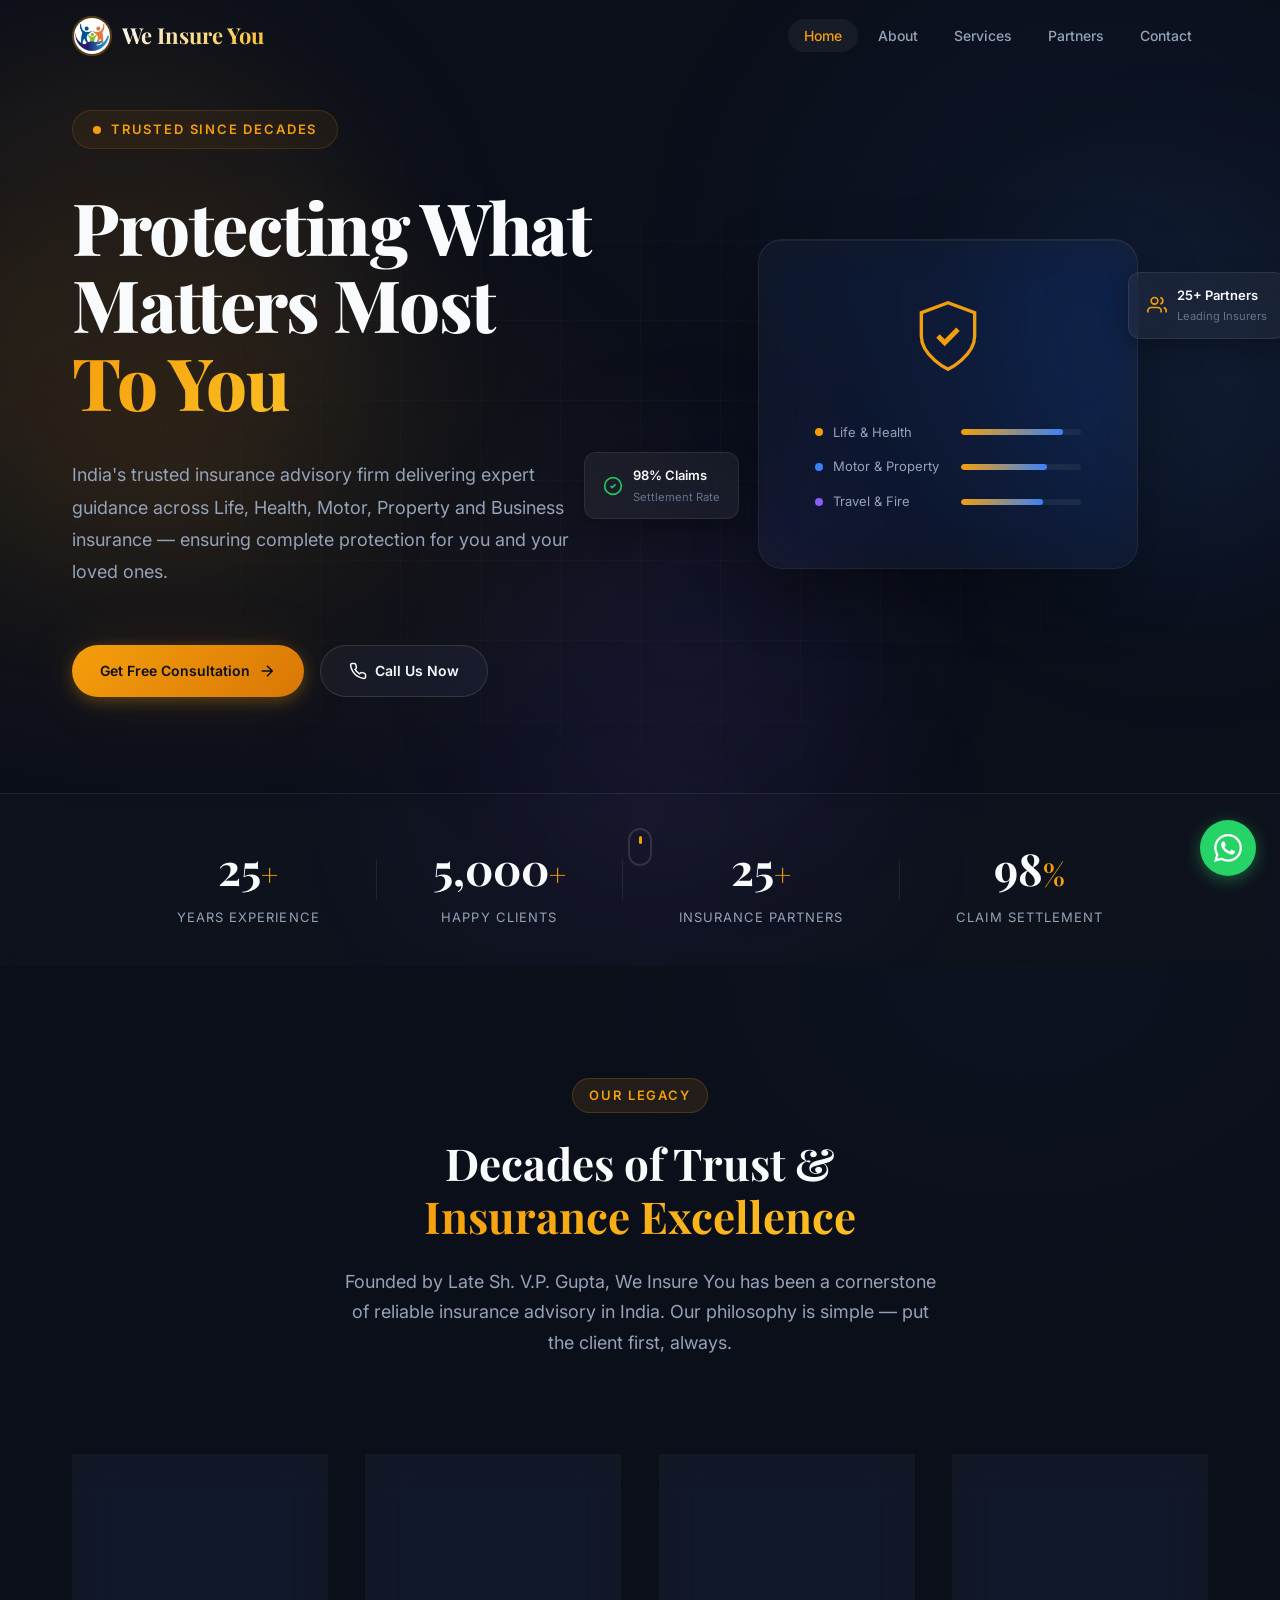
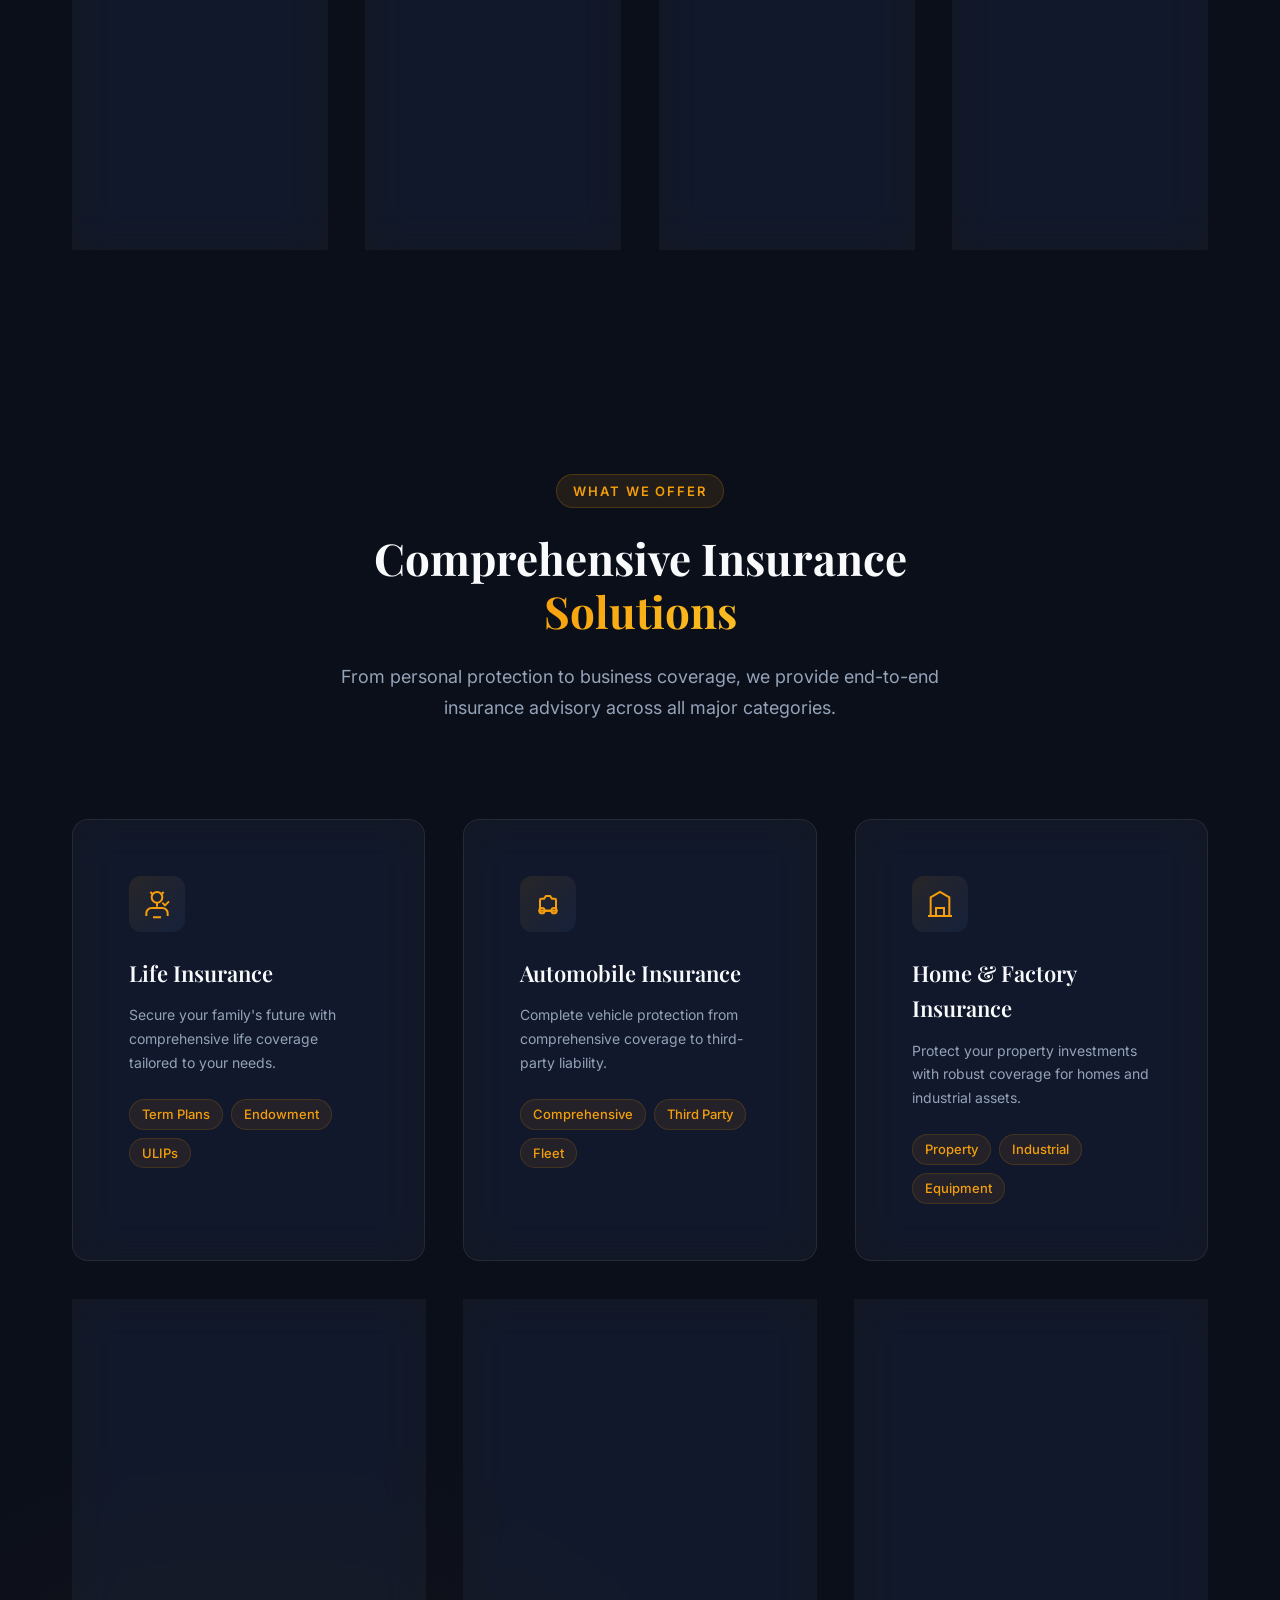
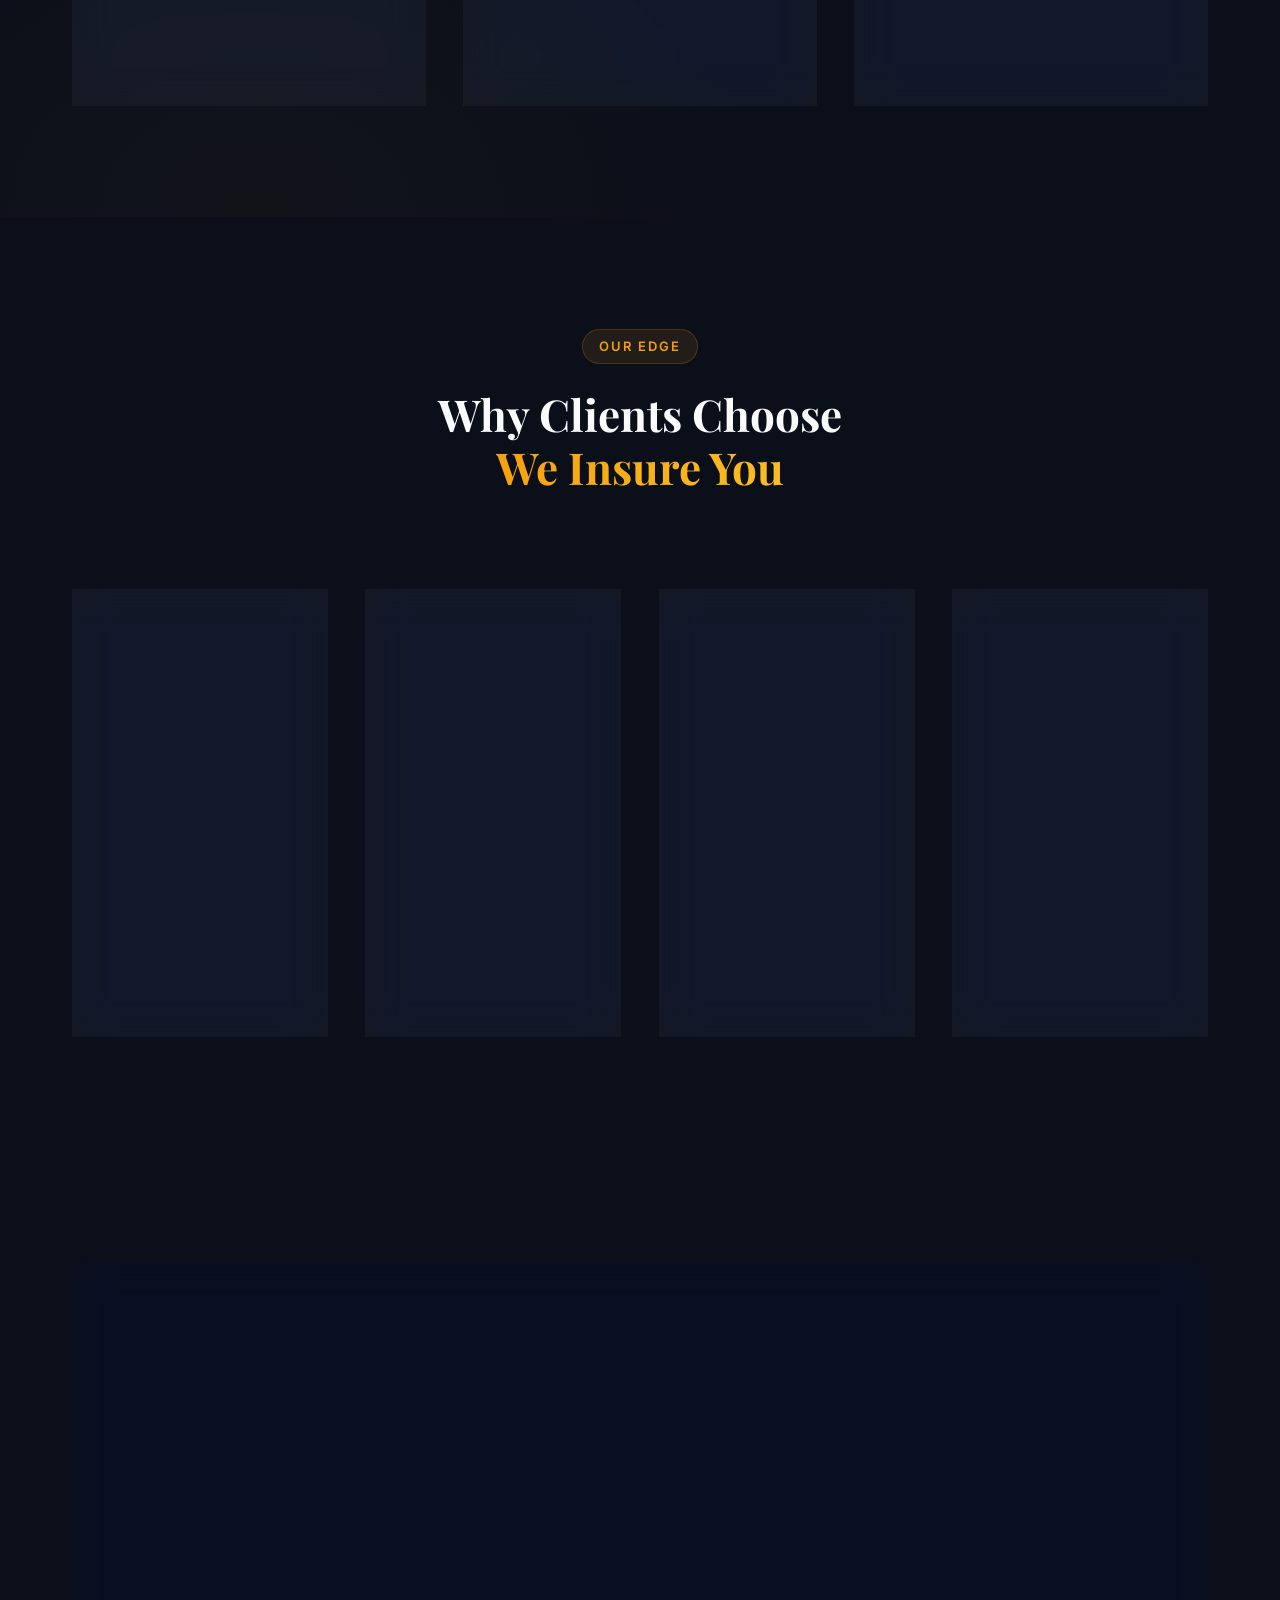
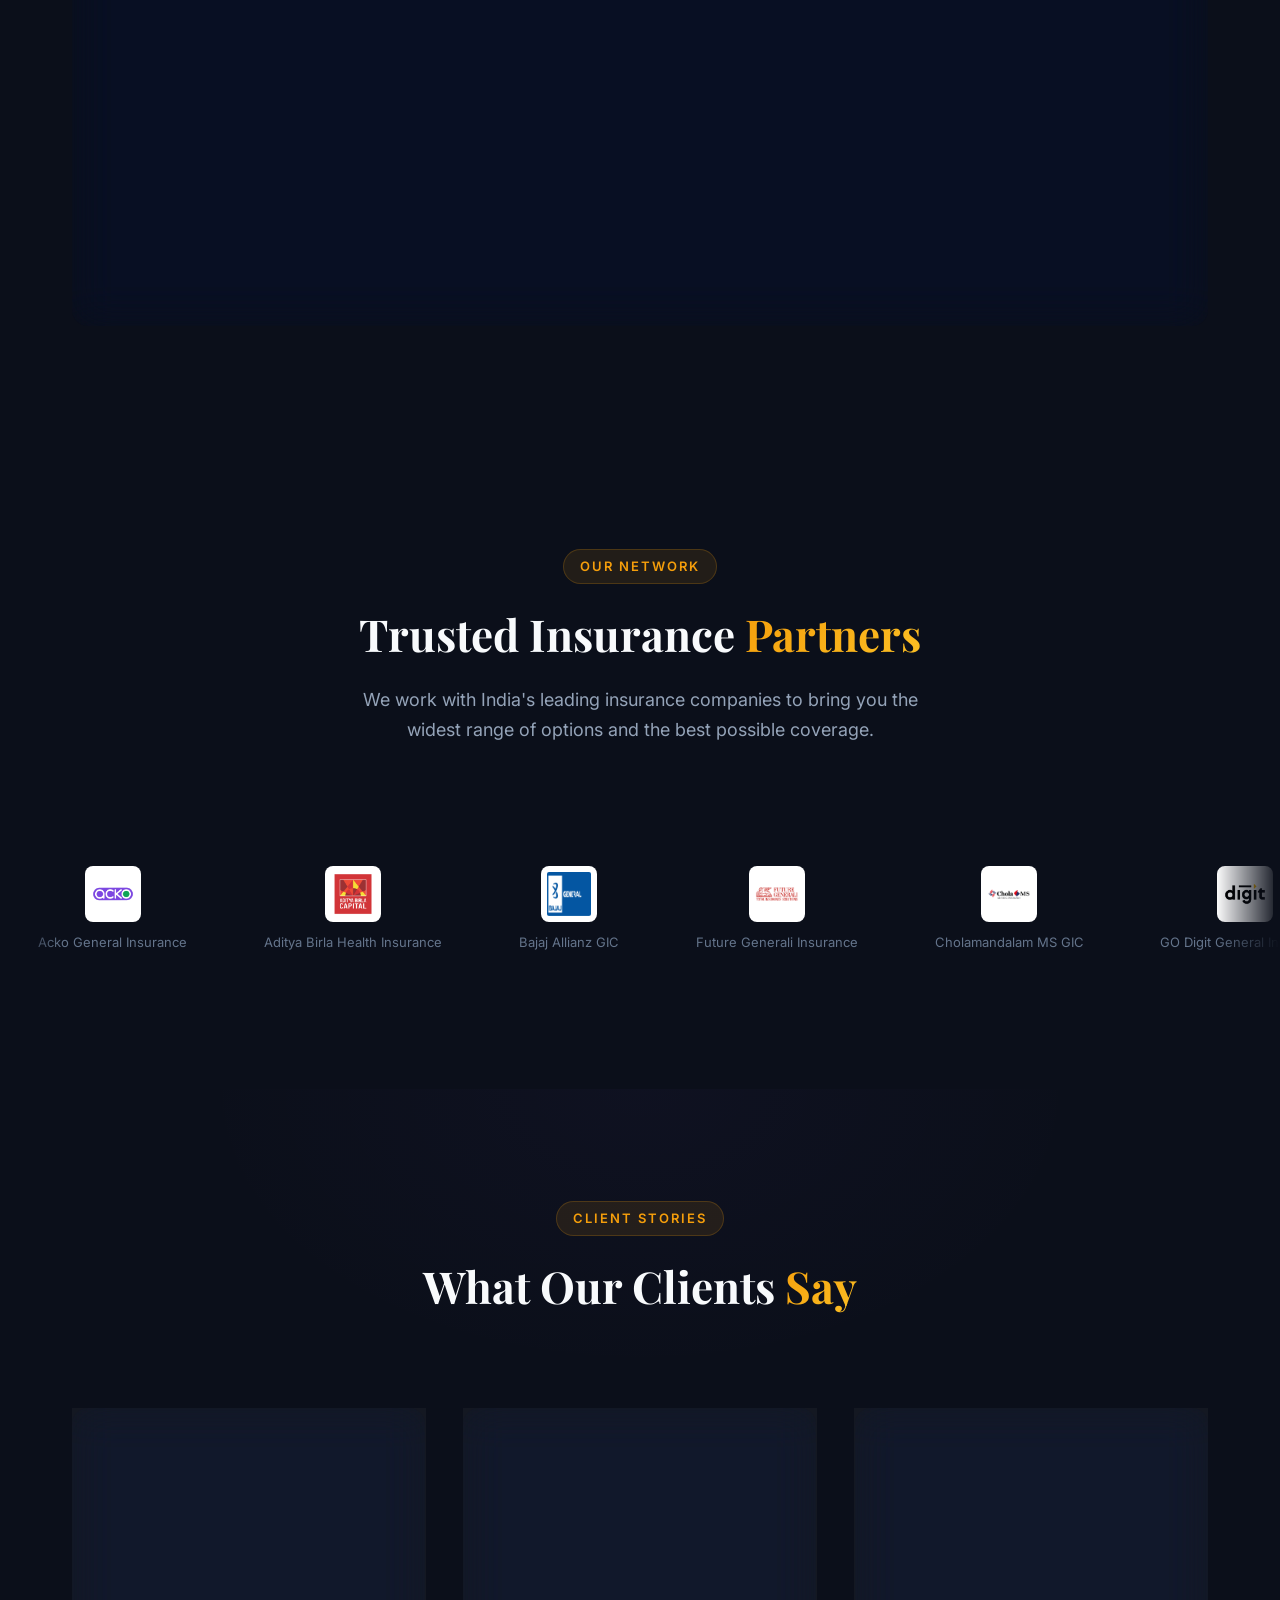
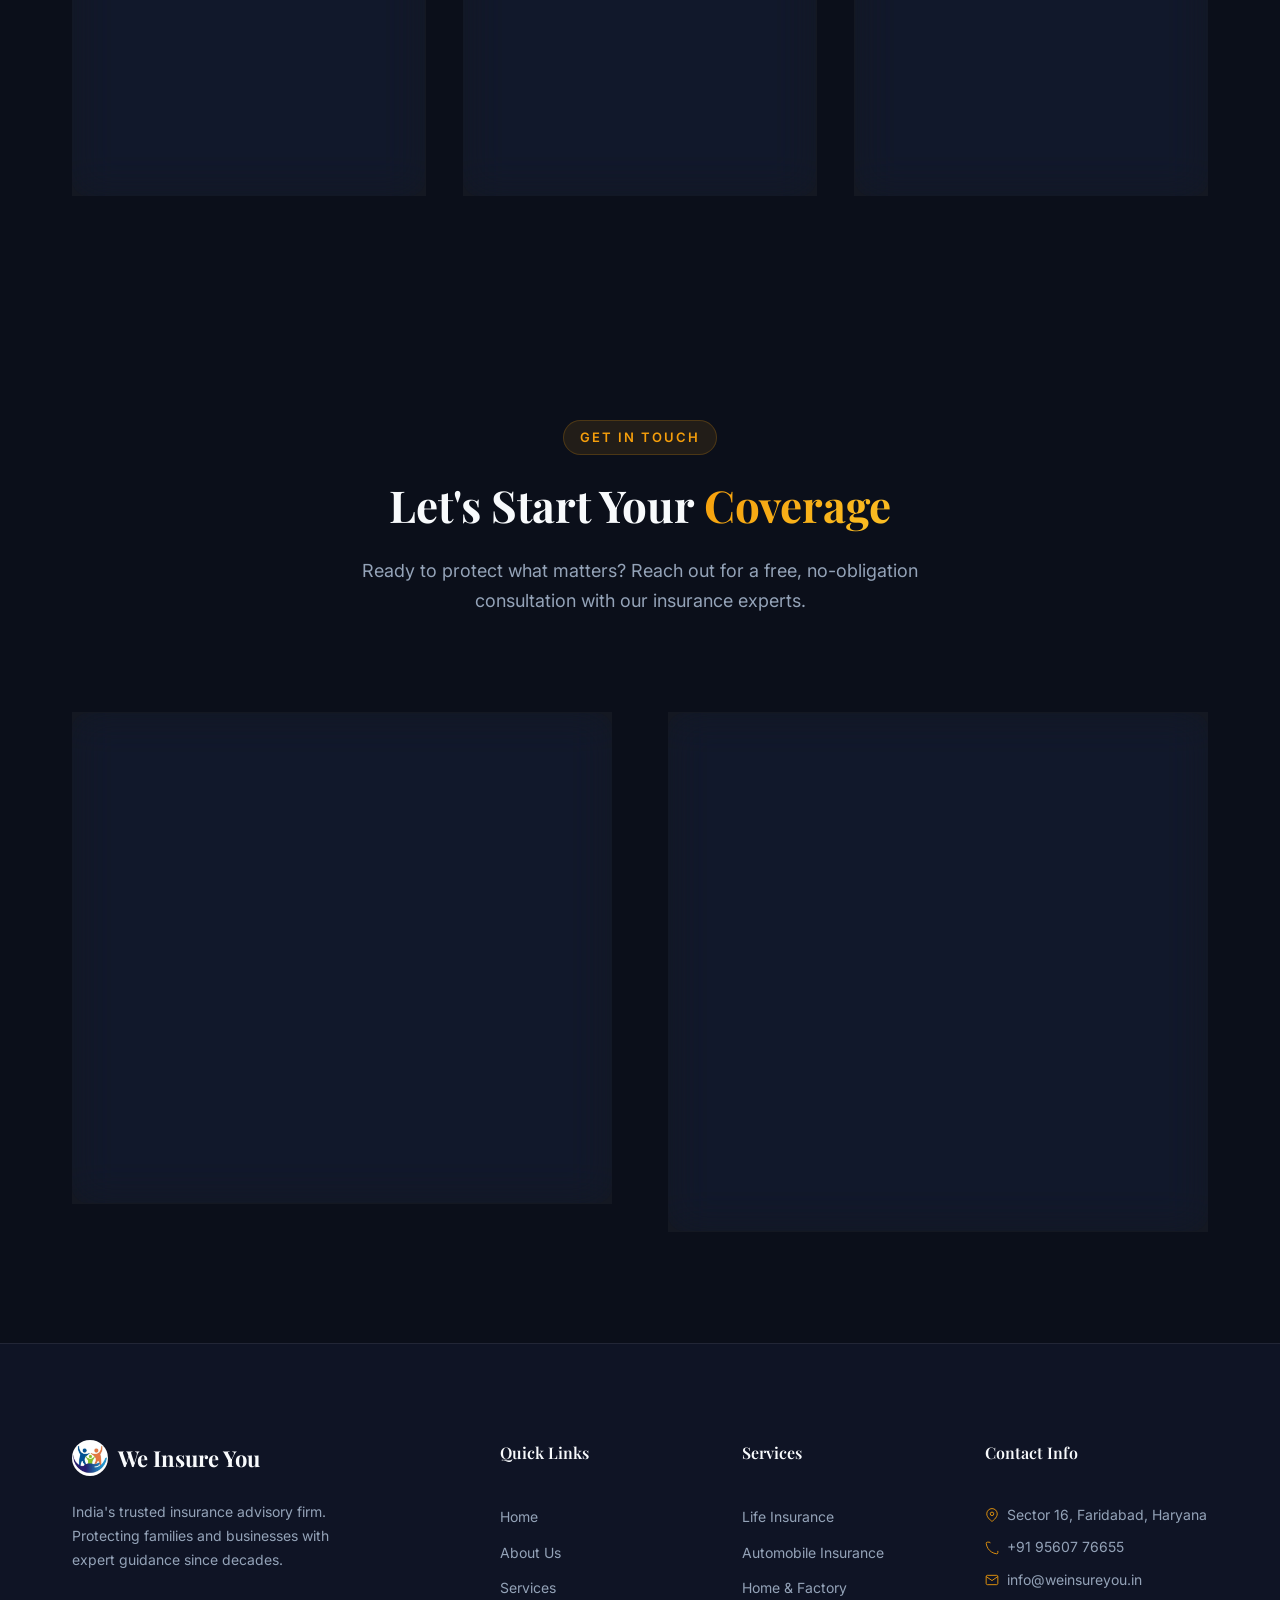
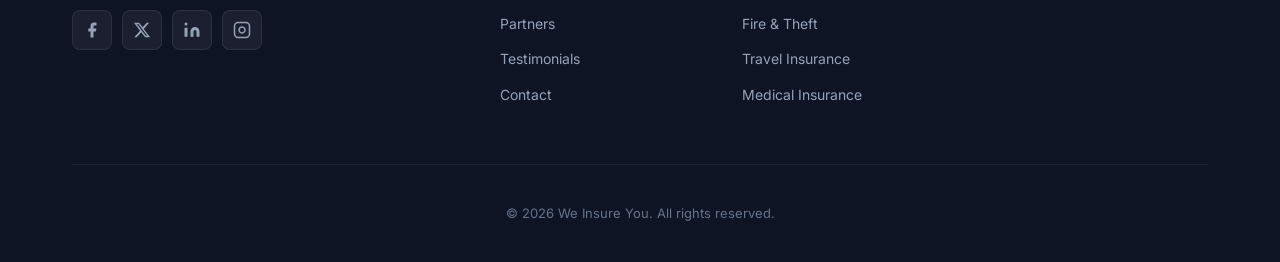
==== index.html @ 9c40f6bd "Initial commit: We Insure You premium website Liquid Glass design with dark fintech theme, 25 partne" ====
<!DOCTYPE html>
<html lang="en">
<head>
    <meta charset="UTF-8">
    <meta name="viewport" content="width=device-width, initial-scale=1.0">
    <meta name="description" content="We Insure You - India's trusted insurance advisory firm. Expert guidance for Life, Auto, Home, Fire, Travel & Medical insurance with 25+ years of experience.">
    <meta name="theme-color" content="#0B0F1A">
    <title>We Insure You | India's Trusted Insurance Advisory</title>
    <link rel="icon" type="image/jpeg" href="logo.jpg">
    <link rel="preconnect" href="https://fonts.googleapis.com">
    <link rel="preconnect" href="https://fonts.gstatic.com" crossorigin>
    <link rel="stylesheet" href="https://fonts.googleapis.com/css2?family=Inter:wght@300;400;500;600;700&family=Playfair+Display:wght@400;500;600;700;800;900&display=swap">
    <link rel="stylesheet" href="css/style.css">
</head>
<body>
    <!-- Preloader -->
    <div id="preloader" class="preloader" aria-hidden="true">
        <div class="preloader__spinner">
            <div class="preloader__ring"></div>
            <img src="logo.jpg" alt="" class="preloader__logo" width="48" height="48">
        </div>
    </div>

    <!-- Navbar -->
    <header class="navbar" id="navbar" role="banner">
        <div class="container navbar__inner">
            <a href="#home" class="navbar__brand" aria-label="We Insure You - Home">
                <img src="logo.jpg" alt="We Insure You logo" class="navbar__logo" width="44" height="44">
                <span class="navbar__title">We Insure You</span>
            </a>
            <nav class="navbar__nav" id="navMenu" role="navigation" aria-label="Main navigation">
                <ul class="navbar__list">
                    <li><a href="#home" class="navbar__link active">Home</a></li>
                    <li><a href="#about" class="navbar__link">About</a></li>
                    <li><a href="#services" class="navbar__link">Services</a></li>
                    <li><a href="#partners" class="navbar__link">Partners</a></li>
                    <li><a href="#contact" class="navbar__link">Contact</a></li>
                </ul>
            </nav>
            <button class="navbar__toggle" id="navToggle" aria-label="Toggle navigation menu" aria-expanded="false" aria-controls="navMenu">
                <span class="navbar__toggle-bar"></span>
                <span class="navbar__toggle-bar"></span>
                <span class="navbar__toggle-bar"></span>
            </button>
        </div>
    </header>

    <!-- Mobile Overlay -->
    <div class="mobile-overlay" id="mobileOverlay" aria-hidden="true"></div>

    <main>
        <!-- Hero Section -->
        <section class="hero" id="home">
            <div class="hero__bg">
                <div class="hero__orb hero__orb--gold" aria-hidden="true"></div>
                <div class="hero__orb hero__orb--blue" aria-hidden="true"></div>
                <div class="hero__orb hero__orb--purple" aria-hidden="true"></div>
                <div class="hero__mesh" aria-hidden="true"></div>
                <div class="hero__grid-lines" aria-hidden="true"></div>
            </div>
            <div class="container hero__inner">
                <div class="hero__content">
                    <span class="hero__badge animate-on-scroll">
                        <span class="hero__badge-dot"></span>
                        Trusted Since Decades
                    </span>
                    <h1 class="hero__title animate-on-scroll">
                        <span class="hero__title-line">Protecting What</span>
                        <span class="hero__title-line">Matters Most</span>
                        <span class="hero__title-line hero__title-accent">To You</span>
                    </h1>
                    <p class="hero__subtitle animate-on-scroll">India's trusted insurance advisory firm delivering expert guidance across Life, Health, Motor, Property and Business insurance &mdash; ensuring complete protection for you and your loved ones.</p>
                    <div class="hero__ctas animate-on-scroll">
                        <a href="#contact" class="btn btn--primary btn--glow">
                            Get Free Consultation
                            <svg width="18" height="18" viewBox="0 0 24 24" fill="none" stroke="currentColor" stroke-width="2" aria-hidden="true"><path d="M5 12h14M12 5l7 7-7 7"/></svg>
                        </a>
                        <a href="tel:+919560776655" class="btn btn--glass">
                            <svg width="18" height="18" viewBox="0 0 24 24" fill="none" stroke="currentColor" stroke-width="2" aria-hidden="true"><path d="M22 16.92v3a2 2 0 0 1-2.18 2 19.79 19.79 0 0 1-8.63-3.07 19.5 19.5 0 0 1-6-6 19.79 19.79 0 0 1-3.07-8.67A2 2 0 0 1 4.11 2h3a2 2 0 0 1 2 1.72 12.84 12.84 0 0 0 .7 2.81 2 2 0 0 1-.45 2.11L8.09 9.91a16 16 0 0 0 6 6l1.27-1.27a2 2 0 0 1 2.11-.45 12.84 12.84 0 0 0 2.81.7A2 2 0 0 1 22 16.92z"/></svg>
                            Call Us Now
                        </a>
                    </div>
                </div>
                <div class="hero__visual animate-on-scroll">
                    <div class="hero__visual-card glass-card">
                        <div class="hero__visual-shield" aria-hidden="true">
                            <svg width="80" height="80" viewBox="0 0 24 24" fill="none" stroke="url(#heroShieldGrad)" stroke-width="1">
                                <defs><linearGradient id="heroShieldGrad" x1="0" y1="0" x2="24" y2="24"><stop offset="0%" stop-color="#F59E0B"/><stop offset="100%" stop-color="#3B82F6"/></linearGradient></defs>
                                <path d="M12 22s8-4 8-10V5l-8-3-8 3v7c0 6 8 10 8 10z"/>
                                <path d="M9 12l2 2 4-4" stroke="#F59E0B" stroke-width="1.5"/>
                            </svg>
                        </div>
                        <div class="hero__visual-stats-mini">
                            <div class="hero__visual-stat-row">
                                <span class="hero__visual-stat-dot hero__visual-stat-dot--gold"></span>
                                <span>Life & Health</span>
                                <span class="hero__visual-stat-bar"><span style="width:85%"></span></span>
                            </div>
                            <div class="hero__visual-stat-row">
                                <span class="hero__visual-stat-dot hero__visual-stat-dot--blue"></span>
                                <span>Motor & Property</span>
                                <span class="hero__visual-stat-bar"><span style="width:72%"></span></span>
                            </div>
                            <div class="hero__visual-stat-row">
                                <span class="hero__visual-stat-dot hero__visual-stat-dot--purple"></span>
                                <span>Travel & Fire</span>
                                <span class="hero__visual-stat-bar"><span style="width:68%"></span></span>
                            </div>
                        </div>
                    </div>
                    <div class="hero__visual-float hero__visual-float--claim glass-card" aria-hidden="true">
                        <svg width="20" height="20" viewBox="0 0 24 24" fill="none" stroke="#22C55E" stroke-width="2"><circle cx="12" cy="12" r="10"/><path d="M9 12l2 2 4-4"/></svg>
                        <div>
                            <strong>98% Claims</strong>
                            <span>Settlement Rate</span>
                        </div>
                    </div>
                    <div class="hero__visual-float hero__visual-float--partners glass-card" aria-hidden="true">
                        <svg width="20" height="20" viewBox="0 0 24 24" fill="none" stroke="#F59E0B" stroke-width="2"><path d="M17 21v-2a4 4 0 0 0-4-4H5a4 4 0 0 0-4 4v2"/><circle cx="9" cy="7" r="4"/><path d="M23 21v-2a4 4 0 0 0-3-3.87"/><path d="M16 3.13a4 4 0 0 1 0 7.75"/></svg>
                        <div>
                            <strong>25+ Partners</strong>
                            <span>Leading Insurers</span>
                        </div>
                    </div>
                </div>
            </div>
            <div class="hero__stats-bar">
                <div class="container">
                    <div class="hero__stats animate-on-scroll">
                        <div class="hero__stat">
                            <span class="hero__stat-number" data-target="25">0</span><span class="hero__stat-suffix">+</span>
                            <span class="hero__stat-label">Years Experience</span>
                        </div>
                        <div class="hero__stat-divider" aria-hidden="true"></div>
                        <div class="hero__stat">
                            <span class="hero__stat-number" data-target="5000">0</span><span class="hero__stat-suffix">+</span>
                            <span class="hero__stat-label">Happy Clients</span>
                        </div>
                        <div class="hero__stat-divider" aria-hidden="true"></div>
                        <div class="hero__stat">
                            <span class="hero__stat-number" data-target="25">0</span><span class="hero__stat-suffix">+</span>
                            <span class="hero__stat-label">Insurance Partners</span>
                        </div>
                        <div class="hero__stat-divider" aria-hidden="true"></div>
                        <div class="hero__stat">
                            <span class="hero__stat-number" data-target="98">0</span><span class="hero__stat-suffix">%</span>
                            <span class="hero__stat-label">Claim Settlement</span>
                        </div>
                    </div>
                </div>
            </div>
            <div class="hero__scroll-indicator" aria-hidden="true">
                <div class="hero__scroll-mouse">
                    <div class="hero__scroll-dot"></div>
                </div>
            </div>
        </section>

        <!-- About Section -->
        <section class="about" id="about">
            <div class="container">
                <div class="section-header animate-on-scroll">
                    <span class="section-tag">Our Legacy</span>
                    <h2 class="section-title">Decades of Trust &<br> <span class="text-accent">Insurance Excellence</span></h2>
                    <p class="section-subtitle">Founded by Late Sh. V.P. Gupta, We Insure You has been a cornerstone of reliable insurance advisory in India. Our philosophy is simple &mdash; put the client first, always.</p>
                </div>
                <div class="about__grid">
                    <div class="about__card glass-card animate-on-scroll" data-stagger="0">
                        <div class="about__card-icon about__card-icon--gold">
                            <svg width="28" height="28" viewBox="0 0 24 24" fill="none" stroke="currentColor" stroke-width="1.5" aria-hidden="true"><path d="M12 22s8-4 8-10V5l-8-3-8 3v7c0 6 8 10 8 10z"/></svg>
                        </div>
                        <h3 class="about__card-title">Customized Insurance</h3>
                        <p class="about__card-text">Tailored solutions that fit your unique risk profile, budget, and life stage &mdash; never one-size-fits-all.</p>
                    </div>
                    <div class="about__card glass-card animate-on-scroll" data-stagger="1">
                        <div class="about__card-icon about__card-icon--blue">
                            <svg width="28" height="28" viewBox="0 0 24 24" fill="none" stroke="currentColor" stroke-width="1.5" aria-hidden="true"><path d="M22 11.08V12a10 10 0 1 1-5.93-9.14"/><path d="M22 4L12 14.01l-3-3"/></svg>
                        </div>
                        <h3 class="about__card-title">Aggressive Claim Settlement</h3>
                        <p class="about__card-text">We fight for every rupee. Our dedicated claims team ensures fast, fair, and full settlement of your claims.</p>
                    </div>
                    <div class="about__card glass-card animate-on-scroll" data-stagger="2">
                        <div class="about__card-icon about__card-icon--purple">
                            <svg width="28" height="28" viewBox="0 0 24 24" fill="none" stroke="currentColor" stroke-width="1.5" aria-hidden="true"><path d="M17 21v-2a4 4 0 0 0-4-4H5a4 4 0 0 0-4 4v2"/><circle cx="9" cy="7" r="4"/><path d="M23 21v-2a4 4 0 0 0-3-3.87"/><path d="M16 3.13a4 4 0 0 1 0 7.75"/></svg>
                        </div>
                        <h3 class="about__card-title">Industry Expertise</h3>
                        <p class="about__card-text">Our seasoned professionals bring decades of knowledge to navigate the complex insurance landscape.</p>
                    </div>
                    <div class="about__card glass-card animate-on-scroll" data-stagger="3">
                        <div class="about__card-icon about__card-icon--green">
                            <svg width="28" height="28" viewBox="0 0 24 24" fill="none" stroke="currentColor" stroke-width="1.5" aria-hidden="true"><circle cx="12" cy="12" r="10"/><path d="M2 12h20M12 2a15.3 15.3 0 0 1 4 10 15.3 15.3 0 0 1-4 10 15.3 15.3 0 0 1-4-10 15.3 15.3 0 0 1 4-10z"/></svg>
                        </div>
                        <h3 class="about__card-title">Pan-India Coverage</h3>
                        <p class="about__card-text">From metropolitan cities to smaller towns, our network and expertise spans across the entire nation.</p>
                    </div>
                </div>
            </div>
        </section>

        <!-- Services Section -->
        <section class="services" id="services">
            <div class="container">
                <div class="section-header animate-on-scroll">
                    <span class="section-tag">What We Offer</span>
                    <h2 class="section-title">Comprehensive Insurance <br><span class="text-accent">Solutions</span></h2>
                    <p class="section-subtitle">From personal protection to business coverage, we provide end-to-end insurance advisory across all major categories.</p>
                </div>
                <div class="services__grid">
                    <div class="services__card glass-card animate-on-scroll" data-stagger="0">
                        <div class="services__card-icon">
                            <svg width="32" height="32" viewBox="0 0 24 24" fill="none" stroke="currentColor" stroke-width="1.5" aria-hidden="true">
                                <path d="M20 21v-2a4 4 0 0 0-4-4H8a4 4 0 0 0-4 4v2"/>
                                <circle cx="12" cy="7" r="4"/>
                                <path d="M12 14v-3"/>
                                <path d="M9 22h6"/>
                                <path d="M7 3l1.5 1.5M17 3l-1.5 1.5"/>
                                <path d="M16 11l2 2 3-3"/>
                            </svg>
                        </div>
                        <h3 class="services__card-title">Life Insurance</h3>
                        <p class="services__card-text">Secure your family's future with comprehensive life coverage tailored to your needs.</p>
                        <ul class="services__card-tags">
                            <li>Term Plans</li>
                            <li>Endowment</li>
                            <li>ULIPs</li>
                        </ul>
                    </div>
                    <div class="services__card glass-card animate-on-scroll" data-stagger="1">
                        <div class="services__card-icon">
                            <svg width="32" height="32" viewBox="0 0 24 24" fill="none" stroke="currentColor" stroke-width="1.5" aria-hidden="true">
                                <path d="M5 17h14"/>
                                <path d="M6 17V9a1 1 0 0 1 1-1h2l1.5-2h3l1.5 2h2a1 1 0 0 1 1 1v8"/>
                                <circle cx="7.5" cy="17" r="2"/>
                                <circle cx="16.5" cy="17" r="2"/>
                                <path d="M9.5 17h5"/>
                            </svg>
                        </div>
                        <h3 class="services__card-title">Automobile Insurance</h3>
                        <p class="services__card-text">Complete vehicle protection from comprehensive coverage to third-party liability.</p>
                        <ul class="services__card-tags">
                            <li>Comprehensive</li>
                            <li>Third Party</li>
                            <li>Fleet</li>
                        </ul>
                    </div>
                    <div class="services__card glass-card animate-on-scroll" data-stagger="2">
                        <div class="services__card-icon">
                            <svg width="32" height="32" viewBox="0 0 24 24" fill="none" stroke="currentColor" stroke-width="1.5" aria-hidden="true">
                                <path d="M3 21h18"/>
                                <path d="M5 21V7l7-4 7 4v14"/>
                                <path d="M9 21v-6h6v6"/>
                                <path d="M10 9h.01M14 9h.01M10 13h.01M14 13h.01"/>
                            </svg>
                        </div>
                        <h3 class="services__card-title">Home & Factory Insurance</h3>
                        <p class="services__card-text">Protect your property investments with robust coverage for homes and industrial assets.</p>
                        <ul class="services__card-tags">
                            <li>Property</li>
                            <li>Industrial</li>
                            <li>Equipment</li>
                        </ul>
                    </div>
                    <div class="services__card glass-card animate-on-scroll" data-stagger="3">
                        <div class="services__card-icon">
                            <svg width="32" height="32" viewBox="0 0 24 24" fill="none" stroke="currentColor" stroke-width="1.5" aria-hidden="true">
                                <path d="M12 22s8-4 8-10V5l-8-3-8 3v7c0 6 8 10 8 10z"/>
                                <path d="M9 12l2 2 4-4"/>
                            </svg>
                        </div>
                        <h3 class="services__card-title">Fire & Theft Insurance</h3>
                        <p class="services__card-text">Safeguard against fire damage, burglary, and unforeseen risks with all-risk policies.</p>
                        <ul class="services__card-tags">
                            <li>Fire Coverage</li>
                            <li>Burglary</li>
                            <li>All Risk</li>
                        </ul>
                    </div>
                    <div class="services__card glass-card animate-on-scroll" data-stagger="4">
                        <div class="services__card-icon">
                            <svg width="32" height="32" viewBox="0 0 24 24" fill="none" stroke="currentColor" stroke-width="1.5" aria-hidden="true">
                                <circle cx="12" cy="12" r="10"/>
                                <path d="M2 12h20"/>
                                <path d="M12 2a15.3 15.3 0 0 1 4 10 15.3 15.3 0 0 1-4 10 15.3 15.3 0 0 1-4-10 15.3 15.3 0 0 1 4-10z"/>
                            </svg>
                        </div>
                        <h3 class="services__card-title">Travel Insurance</h3>
                        <p class="services__card-text">Travel with confidence knowing you're covered for medical emergencies and trip disruptions.</p>
                        <ul class="services__card-tags">
                            <li>International</li>
                            <li>Domestic</li>
                            <li>Medical</li>
                        </ul>
                    </div>
                    <div class="services__card glass-card animate-on-scroll" data-stagger="5">
                        <div class="services__card-icon">
                            <svg width="32" height="32" viewBox="0 0 24 24" fill="none" stroke="currentColor" stroke-width="1.5" aria-hidden="true">
                                <path d="M22 12h-4l-3 9L9 3l-3 9H2"/>
                            </svg>
                        </div>
                        <h3 class="services__card-title">Medical Insurance</h3>
                        <p class="services__card-text">Comprehensive health coverage with cashless hospitalization and critical illness protection.</p>
                        <ul class="services__card-tags">
                            <li>Cashless</li>
                            <li>Family Floater</li>
                            <li>Critical Illness</li>
                        </ul>
                    </div>
                </div>
            </div>
        </section>

        <!-- Why Choose Us -->
        <section class="why-us" id="why-us">
            <div class="container">
                <div class="section-header animate-on-scroll">
                    <span class="section-tag">Our Edge</span>
                    <h2 class="section-title">Why Clients Choose <br><span class="text-accent">We Insure You</span></h2>
                </div>
                <div class="why-us__grid">
                    <div class="why-us__card glass-card animate-on-scroll" data-stagger="0">
                        <span class="why-us__card-number">01</span>
                        <h3 class="why-us__card-title">Expert Advisory</h3>
                        <p class="why-us__card-text">Seasoned insurance professionals who understand your needs and provide unbiased, expert guidance for every decision.</p>
                    </div>
                    <div class="why-us__card glass-card animate-on-scroll" data-stagger="1">
                        <span class="why-us__card-number">02</span>
                        <h3 class="why-us__card-title">Claim Advocacy</h3>
                        <p class="why-us__card-text">We stand beside you during claims. Our aggressive follow-up and documentation ensure maximum settlement, every time.</p>
                    </div>
                    <div class="why-us__card glass-card animate-on-scroll" data-stagger="2">
                        <span class="why-us__card-number">03</span>
                        <h3 class="why-us__card-title">Multi-Insurer Access</h3>
                        <p class="why-us__card-text">Access to 25+ insurance companies lets us compare and find the best coverage at the most competitive premiums.</p>
                    </div>
                    <div class="why-us__card glass-card animate-on-scroll" data-stagger="3">
                        <span class="why-us__card-number">04</span>
                        <h3 class="why-us__card-title">Customized Solutions</h3>
                        <p class="why-us__card-text">Every policy is designed around your specific risk profile, ensuring you're never over-insured or under-protected.</p>
                    </div>
                </div>
            </div>
        </section>

        <!-- Industry Insight -->
        <section class="insight">
            <div class="container">
                <div class="insight__card glass-card animate-on-scroll">
                    <div class="insight__header">
                        <span class="section-tag">Industry Insight</span>
                        <h2 class="section-title">The Indian Insurance <span class="text-accent">Landscape</span></h2>
                        <p class="insight__text">The Indian insurance industry is one of the fastest-growing markets globally, poised for exponential expansion driven by increasing awareness, regulatory reforms, and digital transformation.</p>
                    </div>
                    <div class="insight__stats">
                        <div class="insight__stat animate-on-scroll">
                            <span class="insight__stat-number">15-20%</span>
                            <span class="insight__stat-label">Annual Growth Rate</span>
                        </div>
                        <div class="insight__stat animate-on-scroll">
                            <span class="insight__stat-number">7%</span>
                            <span class="insight__stat-label">Contribution to GDP</span>
                        </div>
                        <div class="insight__stat animate-on-scroll">
                            <span class="insight__stat-number">31+</span>
                            <span class="insight__stat-label">General Insurers</span>
                        </div>
                        <div class="insight__stat animate-on-scroll">
                            <span class="insight__stat-number">24+</span>
                            <span class="insight__stat-label">Life Insurers</span>
                        </div>
                    </div>
                </div>
            </div>
        </section>

        <!-- Partners Section -->
        <section class="partners" id="partners">
            <div class="container">
                <div class="section-header animate-on-scroll">
                    <span class="section-tag">Our Network</span>
                    <h2 class="section-title">Trusted Insurance <span class="text-accent">Partners</span></h2>
                    <p class="section-subtitle">We work with India's leading insurance companies to bring you the widest range of options and the best possible coverage.</p>
                </div>
            </div>
            <div class="partners__marquee" aria-label="Insurance partner logos">
                <div class="partners__track">
                    <div class="partners__item">
                        <img src="images/partners/acko.png" alt="Acko General Insurance" width="56" height="56" loading="lazy">
                        <span>Acko General Insurance</span>
                    </div>
                    <div class="partners__item">
                        <img src="images/partners/aditya-birla.png" alt="Aditya Birla Health Insurance" width="56" height="56" loading="lazy">
                        <span>Aditya Birla Health Insurance</span>
                    </div>
                    <div class="partners__item">
                        <img src="images/partners/bajaj-allianz.png" alt="Bajaj Allianz GIC" width="56" height="56" loading="lazy">
                        <span>Bajaj Allianz GIC</span>
                    </div>
                    <div class="partners__item">
                        <img src="images/partners/future-generali.png" alt="Future Generali Insurance" width="56" height="56" loading="lazy">
                        <span>Future Generali Insurance</span>
                    </div>
                    <div class="partners__item">
                        <img src="images/partners/cholamandalam.png" alt="Cholamandalam MS GIC" width="56" height="56" loading="lazy">
                        <span>Cholamandalam MS GIC</span>
                    </div>
                    <div class="partners__item">
                        <img src="images/partners/godigit.png" alt="GO Digit General Insurance" width="56" height="56" loading="lazy">
                        <span>GO Digit General Insurance</span>
                    </div>
                    <div class="partners__item">
                        <img src="images/partners/hdfc-ergo.png" alt="HDFC Ergo GIC" width="56" height="56" loading="lazy">
                        <span>HDFC Ergo GIC</span>
                    </div>
                    <div class="partners__item">
                        <img src="images/partners/icici-lombard.png" alt="ICICI Lombard GIC" width="56" height="56" loading="lazy">
                        <span>ICICI Lombard GIC</span>
                    </div>
                    <div class="partners__item">
                        <img src="images/partners/icici-prudential.png" alt="ICICI Prudential Life Insurance" width="56" height="56" loading="lazy">
                        <span>ICICI Prudential Life Insurance</span>
                    </div>
                    <div class="partners__item">
                        <img src="images/partners/iffco-tokio.png" alt="IFFCO Tokio GIC" width="56" height="56" loading="lazy">
                        <span>IFFCO Tokio GIC</span>
                    </div>
                    <div class="partners__item">
                        <img src="images/partners/indusind.png" alt="IndusInd General Insurance" width="56" height="56" loading="lazy">
                        <span>IndusInd General Insurance</span>
                    </div>
                    <div class="partners__item">
                        <img src="images/partners/liberty.png" alt="Liberty General Insurance" width="56" height="56" loading="lazy">
                        <span>Liberty General Insurance</span>
                    </div>
                    <div class="partners__item">
                        <img src="images/partners/magma-hdi.png" alt="Magma HDI" width="56" height="56" loading="lazy">
                        <span>Magma HDI</span>
                    </div>
                    <div class="partners__item">
                        <img src="images/partners/national.png" alt="National Insurance" width="56" height="56" loading="lazy">
                        <span>National Insurance</span>
                    </div>
                    <div class="partners__item">
                        <img src="images/partners/niva-bupa.png" alt="Niva Bupa Health Insurance" width="56" height="56" loading="lazy">
                        <span>Niva Bupa Health Insurance</span>
                    </div>
                    <div class="partners__item">
                        <img src="images/partners/raheja-qbe.png" alt="Raheja QBE" width="56" height="56" loading="lazy">
                        <span>Raheja QBE</span>
                    </div>
                    <div class="partners__item">
                        <img src="images/partners/reliance-nippon.png" alt="Reliance Nippon Life Insurance" width="56" height="56" loading="lazy">
                        <span>Reliance Nippon Life Insurance</span>
                    </div>
                    <div class="partners__item">
                        <img src="images/partners/royal-sundaram.png" alt="Royal Sundaram GIC" width="56" height="56" loading="lazy">
                        <span>Royal Sundaram GIC</span>
                    </div>
                    <div class="partners__item">
                        <img src="images/partners/sbi.png" alt="SBI GIC" width="56" height="56" loading="lazy">
                        <span>SBI GIC</span>
                    </div>
                    <div class="partners__item">
                        <img src="images/partners/shriram.png" alt="Shriram GIC" width="56" height="56" loading="lazy">
                        <span>Shriram GIC</span>
                    </div>
                    <div class="partners__item">
                        <img src="images/partners/star-health.png" alt="Star Health Insurance" width="56" height="56" loading="lazy">
                        <span>Star Health Insurance</span>
                    </div>
                    <div class="partners__item">
                        <img src="images/partners/tata-aig.png" alt="TATA AIG GIC" width="56" height="56" loading="lazy">
                        <span>TATA AIG GIC</span>
                    </div>
                    <div class="partners__item">
                        <img src="images/partners/united-india.png" alt="United India Insurance" width="56" height="56" loading="lazy">
                        <span>United India Insurance</span>
                    </div>
                    <div class="partners__item">
                        <img src="images/partners/zuno.png" alt="Zuno General Insurance" width="56" height="56" loading="lazy">
                        <span>Zuno General Insurance</span>
                    </div>
                    <div class="partners__item">
                        <img src="images/partners/zurich-kotak.png" alt="Zurich Kotak General Insurance" width="56" height="56" loading="lazy">
                        <span>Zurich Kotak General Insurance</span>
                    </div>
                    <!-- Duplicate set for seamless loop -->
                    <div class="partners__item">
                        <img src="images/partners/acko.png" alt="Acko General Insurance" width="56" height="56" loading="lazy">
                        <span>Acko General Insurance</span>
                    </div>
                    <div class="partners__item">
                        <img src="images/partners/aditya-birla.png" alt="Aditya Birla Health Insurance" width="56" height="56" loading="lazy">
                        <span>Aditya Birla Health Insurance</span>
                    </div>
                    <div class="partners__item">
                        <img src="images/partners/bajaj-allianz.png" alt="Bajaj Allianz GIC" width="56" height="56" loading="lazy">
                        <span>Bajaj Allianz GIC</span>
                    </div>
                    <div class="partners__item">
                        <img src="images/partners/future-generali.png" alt="Future Generali Insurance" width="56" height="56" loading="lazy">
                        <span>Future Generali Insurance</span>
                    </div>
                    <div class="partners__item">
                        <img src="images/partners/cholamandalam.png" alt="Cholamandalam MS GIC" width="56" height="56" loading="lazy">
                        <span>Cholamandalam MS GIC</span>
                    </div>
                    <div class="partners__item">
                        <img src="images/partners/godigit.png" alt="GO Digit General Insurance" width="56" height="56" loading="lazy">
                        <span>GO Digit General Insurance</span>
                    </div>
                    <div class="partners__item">
                        <img src="images/partners/hdfc-ergo.png" alt="HDFC Ergo GIC" width="56" height="56" loading="lazy">
                        <span>HDFC Ergo GIC</span>
                    </div>
                    <div class="partners__item">
                        <img src="images/partners/icici-lombard.png" alt="ICICI Lombard GIC" width="56" height="56" loading="lazy">
                        <span>ICICI Lombard GIC</span>
                    </div>
                    <div class="partners__item">
                        <img src="images/partners/icici-prudential.png" alt="ICICI Prudential Life Insurance" width="56" height="56" loading="lazy">
                        <span>ICICI Prudential Life Insurance</span>
                    </div>
                    <div class="partners__item">
                        <img src="images/partners/iffco-tokio.png" alt="IFFCO Tokio GIC" width="56" height="56" loading="lazy">
                        <span>IFFCO Tokio GIC</span>
                    </div>
                    <div class="partners__item">
                        <img src="images/partners/indusind.png" alt="IndusInd General Insurance" width="56" height="56" loading="lazy">
                        <span>IndusInd General Insurance</span>
                    </div>
                    <div class="partners__item">
                        <img src="images/partners/liberty.png" alt="Liberty General Insurance" width="56" height="56" loading="lazy">
                        <span>Liberty General Insurance</span>
                    </div>
                    <div class="partners__item">
                        <img src="images/partners/magma-hdi.png" alt="Magma HDI" width="56" height="56" loading="lazy">
                        <span>Magma HDI</span>
                    </div>
                    <div class="partners__item">
                        <img src="images/partners/national.png" alt="National Insurance" width="56" height="56" loading="lazy">
                        <span>National Insurance</span>
                    </div>
                    <div class="partners__item">
                        <img src="images/partners/niva-bupa.png" alt="Niva Bupa Health Insurance" width="56" height="56" loading="lazy">
                        <span>Niva Bupa Health Insurance</span>
                    </div>
                    <div class="partners__item">
                        <img src="images/partners/raheja-qbe.png" alt="Raheja QBE" width="56" height="56" loading="lazy">
                        <span>Raheja QBE</span>
                    </div>
                    <div class="partners__item">
                        <img src="images/partners/reliance-nippon.png" alt="Reliance Nippon Life Insurance" width="56" height="56" loading="lazy">
                        <span>Reliance Nippon Life Insurance</span>
                    </div>
                    <div class="partners__item">
                        <img src="images/partners/royal-sundaram.png" alt="Royal Sundaram GIC" width="56" height="56" loading="lazy">
                        <span>Royal Sundaram GIC</span>
                    </div>
                    <div class="partners__item">
                        <img src="images/partners/sbi.png" alt="SBI GIC" width="56" height="56" loading="lazy">
                        <span>SBI GIC</span>
                    </div>
                    <div class="partners__item">
                        <img src="images/partners/shriram.png" alt="Shriram GIC" width="56" height="56" loading="lazy">
                        <span>Shriram GIC</span>
                    </div>
                    <div class="partners__item">
                        <img src="images/partners/star-health.png" alt="Star Health Insurance" width="56" height="56" loading="lazy">
                        <span>Star Health Insurance</span>
                    </div>
                    <div class="partners__item">
                        <img src="images/partners/tata-aig.png" alt="TATA AIG GIC" width="56" height="56" loading="lazy">
                        <span>TATA AIG GIC</span>
                    </div>
                    <div class="partners__item">
                        <img src="images/partners/united-india.png" alt="United India Insurance" width="56" height="56" loading="lazy">
                        <span>United India Insurance</span>
                    </div>
                    <div class="partners__item">
                        <img src="images/partners/zuno.png" alt="Zuno General Insurance" width="56" height="56" loading="lazy">
                        <span>Zuno General Insurance</span>
                    </div>
                    <div class="partners__item">
                        <img src="images/partners/zurich-kotak.png" alt="Zurich Kotak General Insurance" width="56" height="56" loading="lazy">
                        <span>Zurich Kotak General Insurance</span>
                    </div>
                </div>
            </div>
        </section>

        <!-- Testimonials -->
        <section class="testimonials" id="testimonials">
            <div class="container">
                <div class="section-header animate-on-scroll">
                    <span class="section-tag">Client Stories</span>
                    <h2 class="section-title">What Our Clients <span class="text-accent">Say</span></h2>
                </div>
                <div class="testimonials__grid">
                    <div class="testimonials__card glass-card animate-on-scroll" data-stagger="0">
                        <div class="testimonials__stars" aria-label="5 out of 5 stars">
                            <svg width="16" height="16" viewBox="0 0 24 24" fill="#F59E0B" aria-hidden="true"><path d="M12 2l3.09 6.26L22 9.27l-5 4.87 1.18 6.88L12 17.77l-6.18 3.25L7 14.14 2 9.27l6.91-1.01L12 2z"/></svg>
                            <svg width="16" height="16" viewBox="0 0 24 24" fill="#F59E0B" aria-hidden="true"><path d="M12 2l3.09 6.26L22 9.27l-5 4.87 1.18 6.88L12 17.77l-6.18 3.25L7 14.14 2 9.27l6.91-1.01L12 2z"/></svg>
                            <svg width="16" height="16" viewBox="0 0 24 24" fill="#F59E0B" aria-hidden="true"><path d="M12 2l3.09 6.26L22 9.27l-5 4.87 1.18 6.88L12 17.77l-6.18 3.25L7 14.14 2 9.27l6.91-1.01L12 2z"/></svg>
                            <svg width="16" height="16" viewBox="0 0 24 24" fill="#F59E0B" aria-hidden="true"><path d="M12 2l3.09 6.26L22 9.27l-5 4.87 1.18 6.88L12 17.77l-6.18 3.25L7 14.14 2 9.27l6.91-1.01L12 2z"/></svg>
                            <svg width="16" height="16" viewBox="0 0 24 24" fill="#F59E0B" aria-hidden="true"><path d="M12 2l3.09 6.26L22 9.27l-5 4.87 1.18 6.88L12 17.77l-6.18 3.25L7 14.14 2 9.27l6.91-1.01L12 2z"/></svg>
                        </div>
                        <blockquote class="testimonials__quote">"When our factory caught fire, We Insure You handled the entire claim process. Within weeks, we received full settlement. Their expertise and dedication saved our business."</blockquote>
                        <div class="testimonials__author">
                            <div class="testimonials__avatar" aria-hidden="true">RK</div>
                            <div>
                                <div class="testimonials__name">Rajesh Kumar</div>
                                <div class="testimonials__role">Manufacturing Business Owner</div>
                            </div>
                        </div>
                    </div>
                    <div class="testimonials__card glass-card animate-on-scroll" data-stagger="1">
                        <div class="testimonials__stars" aria-label="5 out of 5 stars">
                            <svg width="16" height="16" viewBox="0 0 24 24" fill="#F59E0B" aria-hidden="true"><path d="M12 2l3.09 6.26L22 9.27l-5 4.87 1.18 6.88L12 17.77l-6.18 3.25L7 14.14 2 9.27l6.91-1.01L12 2z"/></svg>
                            <svg width="16" height="16" viewBox="0 0 24 24" fill="#F59E0B" aria-hidden="true"><path d="M12 2l3.09 6.26L22 9.27l-5 4.87 1.18 6.88L12 17.77l-6.18 3.25L7 14.14 2 9.27l6.91-1.01L12 2z"/></svg>
                            <svg width="16" height="16" viewBox="0 0 24 24" fill="#F59E0B" aria-hidden="true"><path d="M12 2l3.09 6.26L22 9.27l-5 4.87 1.18 6.88L12 17.77l-6.18 3.25L7 14.14 2 9.27l6.91-1.01L12 2z"/></svg>
                            <svg width="16" height="16" viewBox="0 0 24 24" fill="#F59E0B" aria-hidden="true"><path d="M12 2l3.09 6.26L22 9.27l-5 4.87 1.18 6.88L12 17.77l-6.18 3.25L7 14.14 2 9.27l6.91-1.01L12 2z"/></svg>
                            <svg width="16" height="16" viewBox="0 0 24 24" fill="#F59E0B" aria-hidden="true"><path d="M12 2l3.09 6.26L22 9.27l-5 4.87 1.18 6.88L12 17.77l-6.18 3.25L7 14.14 2 9.27l6.91-1.01L12 2z"/></svg>
                        </div>
                        <blockquote class="testimonials__quote">"As an IT professional, I needed a comprehensive life insurance plan that could adapt to my growing family. The team provided exactly what I needed with incredible attention to detail."</blockquote>
                        <div class="testimonials__author">
                            <div class="testimonials__avatar" aria-hidden="true">PS</div>
                            <div>
                                <div class="testimonials__name">Priya Sharma</div>
                                <div class="testimonials__role">IT Professional</div>
                            </div>
                        </div>
                    </div>
                    <div class="testimonials__card glass-card animate-on-scroll" data-stagger="2">
                        <div class="testimonials__stars" aria-label="5 out of 5 stars">
                            <svg width="16" height="16" viewBox="0 0 24 24" fill="#F59E0B" aria-hidden="true"><path d="M12 2l3.09 6.26L22 9.27l-5 4.87 1.18 6.88L12 17.77l-6.18 3.25L7 14.14 2 9.27l6.91-1.01L12 2z"/></svg>
                            <svg width="16" height="16" viewBox="0 0 24 24" fill="#F59E0B" aria-hidden="true"><path d="M12 2l3.09 6.26L22 9.27l-5 4.87 1.18 6.88L12 17.77l-6.18 3.25L7 14.14 2 9.27l6.91-1.01L12 2z"/></svg>
                            <svg width="16" height="16" viewBox="0 0 24 24" fill="#F59E0B" aria-hidden="true"><path d="M12 2l3.09 6.26L22 9.27l-5 4.87 1.18 6.88L12 17.77l-6.18 3.25L7 14.14 2 9.27l6.91-1.01L12 2z"/></svg>
                            <svg width="16" height="16" viewBox="0 0 24 24" fill="#F59E0B" aria-hidden="true"><path d="M12 2l3.09 6.26L22 9.27l-5 4.87 1.18 6.88L12 17.77l-6.18 3.25L7 14.14 2 9.27l6.91-1.01L12 2z"/></svg>
                            <svg width="16" height="16" viewBox="0 0 24 24" fill="#F59E0B" aria-hidden="true"><path d="M12 2l3.09 6.26L22 9.27l-5 4.87 1.18 6.88L12 17.77l-6.18 3.25L7 14.14 2 9.27l6.91-1.01L12 2z"/></svg>
                        </div>
                        <blockquote class="testimonials__quote">"Managing fleet insurance for 50+ vehicles was a nightmare until we partnered with We Insure You. They streamlined everything and reduced our premiums significantly."</blockquote>
                        <div class="testimonials__author">
                            <div class="testimonials__avatar" aria-hidden="true">AG</div>
                            <div>
                                <div class="testimonials__name">Amit Gupta</div>
                                <div class="testimonials__role">Logistics Company Director</div>
                            </div>
                        </div>
                    </div>
                </div>
            </div>
        </section>

        <!-- Contact Section -->
        <section class="contact" id="contact">
            <div class="container">
                <div class="section-header animate-on-scroll">
                    <span class="section-tag">Get In Touch</span>
                    <h2 class="section-title">Let's Start Your <span class="text-accent">Coverage</span></h2>
                    <p class="section-subtitle">Ready to protect what matters? Reach out for a free, no-obligation consultation with our insurance experts.</p>
                </div>
                <div class="contact__grid">
                    <div class="contact__info animate-on-scroll">
                        <div class="contact__info-card glass-card">
                            <div class="contact__info-item">
                                <div class="contact__info-icon">
                                    <svg width="22" height="22" viewBox="0 0 24 24" fill="none" stroke="currentColor" stroke-width="1.5" aria-hidden="true"><path d="M21 10c0 7-9 13-9 13s-9-6-9-13a9 9 0 0 1 18 0z"/><circle cx="12" cy="10" r="3"/></svg>
                                </div>
                                <div>
                                    <h4 class="contact__info-label">Our Office</h4>
                                    <p class="contact__info-text">2546, First Floor, Opp. Sagar Cinema Complex,<br> Sector 16, Faridabad &mdash; 121002, Haryana, India</p>
                                </div>
                            </div>
                            <div class="contact__info-item">
                                <div class="contact__info-icon">
                                    <svg width="22" height="22" viewBox="0 0 24 24" fill="none" stroke="currentColor" stroke-width="1.5" aria-hidden="true"><path d="M22 16.92v3a2 2 0 0 1-2.18 2 19.79 19.79 0 0 1-8.63-3.07 19.5 19.5 0 0 1-6-6 19.79 19.79 0 0 1-3.07-8.67A2 2 0 0 1 4.11 2h3a2 2 0 0 1 2 1.72 12.84 12.84 0 0 0 .7 2.81 2 2 0 0 1-.45 2.11L8.09 9.91a16 16 0 0 0 6 6l1.27-1.27a2 2 0 0 1 2.11-.45 12.84 12.84 0 0 0 2.81.7A2 2 0 0 1 22 16.92z"/></svg>
                                </div>
                                <div>
                                    <h4 class="contact__info-label">Phone</h4>
                                    <p class="contact__info-text">
                                        <a href="tel:+919560776655">+91 95607 76655</a><br>
                                        <a href="tel:+919810021745">+91 98100 21745</a>
                                    </p>
                                </div>
                            </div>
                            <div class="contact__info-item">
                                <div class="contact__info-icon">
                                    <svg width="22" height="22" viewBox="0 0 24 24" fill="none" stroke="currentColor" stroke-width="1.5" aria-hidden="true"><path d="M4 4h16c1.1 0 2 .9 2 2v12c0 1.1-.9 2-2 2H4c-1.1 0-2-.9-2-2V6c0-1.1.9-2 2-2z"/><polyline points="22,6 12,13 2,6"/></svg>
                                </div>
                                <div>
                                    <h4 class="contact__info-label">Email</h4>
                                    <p class="contact__info-text"><a href="mailto:info@weinsureyou.in">info@weinsureyou.in</a></p>
                                </div>
                            </div>
                            <div class="contact__info-item">
                                <div class="contact__info-icon">
                                    <svg width="22" height="22" viewBox="0 0 24 24" fill="none" stroke="currentColor" stroke-width="1.5" aria-hidden="true"><circle cx="12" cy="12" r="10"/><polyline points="12 6 12 12 16 14"/></svg>
                                </div>
                                <div>
                                    <h4 class="contact__info-label">Business Hours</h4>
                                    <p class="contact__info-text">Mon &mdash; Sat: 10:00 AM &mdash; 6:00 PM</p>
                                </div>
                            </div>
                        </div>
                    </div>
                    <div class="contact__form-wrapper animate-on-scroll">
                        <form class="contact__form glass-card" id="contactForm" novalidate>
                            <div class="contact__form-group">
                                <label for="contactName" class="contact__form-label">Full Name</label>
                                <input type="text" id="contactName" name="name" class="contact__form-input" placeholder="Your full name" required autocomplete="name">
                            </div>
                            <div class="contact__form-group">
                                <label for="contactEmail" class="contact__form-label">Email Address</label>
                                <input type="email" id="contactEmail" name="email" class="contact__form-input" placeholder="you@example.com" required autocomplete="email">
                            </div>
                            <div class="contact__form-group">
                                <label for="contactPhone" class="contact__form-label">Phone Number</label>
                                <input type="tel" id="contactPhone" name="phone" class="contact__form-input" placeholder="+91 00000 00000" autocomplete="tel">
                            </div>
                            <div class="contact__form-group">
                                <label for="contactType" class="contact__form-label">Insurance Type</label>
                                <select id="contactType" name="insuranceType" class="contact__form-input contact__form-select" required>
                                    <option value="" disabled selected>Select insurance type</option>
                                    <option value="life">Life Insurance</option>
                                    <option value="auto">Automobile Insurance</option>
                                    <option value="home">Home & Factory Insurance</option>
                                    <option value="fire">Fire & Theft Insurance</option>
                                    <option value="travel">Travel Insurance</option>
                                    <option value="medical">Medical Insurance</option>
                                    <option value="other">Other</option>
                                </select>
                            </div>
                            <div class="contact__form-group contact__form-group--full">
                                <label for="contactMessage" class="contact__form-label">Message</label>
                                <textarea id="contactMessage" name="message" class="contact__form-input contact__form-textarea" placeholder="Tell us about your insurance needs..." rows="4"></textarea>
                            </div>
                            <button type="submit" class="btn btn--primary contact__form-submit">
                                <span class="contact__form-submit-text">Send Message</span>
                                <span class="contact__form-submit-loader" aria-hidden="true"></span>
                                <svg class="contact__form-submit-check" width="20" height="20" viewBox="0 0 24 24" fill="none" stroke="currentColor" stroke-width="2.5" aria-hidden="true"><path d="M20 6L9 17l-5-5"/></svg>
                            </button>
                            <div class="contact__form-success" id="formSuccess" role="alert" aria-live="polite">
                                <svg width="24" height="24" viewBox="0 0 24 24" fill="none" stroke="#22c55e" stroke-width="2" aria-hidden="true"><circle cx="12" cy="12" r="10"/><path d="M9 12l2 2 4-4"/></svg>
                                <span>Thank you! We'll get back to you within 24 hours.</span>
                            </div>
                        </form>
                    </div>
                </div>
            </div>
        </section>
    </main>

    <!-- Footer -->
    <footer class="footer" role="contentinfo">
        <div class="container">
            <div class="footer__grid">
                <div class="footer__brand">
                    <a href="#home" class="footer__logo-link">
                        <img src="logo.jpg" alt="We Insure You" class="footer__logo" width="40" height="40">
                        <span class="footer__logo-text">We Insure You</span>
                    </a>
                    <p class="footer__description">India's trusted insurance advisory firm. Protecting families and businesses with expert guidance since decades.</p>
                    <div class="footer__social">
                        <a href="#" class="footer__social-link" aria-label="Facebook">
                            <svg width="18" height="18" viewBox="0 0 24 24" fill="currentColor" aria-hidden="true"><path d="M18 2h-3a5 5 0 0 0-5 5v3H7v4h3v8h4v-8h3l1-4h-4V7a1 1 0 0 1 1-1h3z"/></svg>
                        </a>
                        <a href="#" class="footer__social-link" aria-label="Twitter">
                            <svg width="18" height="18" viewBox="0 0 24 24" fill="currentColor" aria-hidden="true"><path d="M18.244 2.25h3.308l-7.227 8.26 8.502 11.24H16.17l-5.214-6.817L4.99 21.75H1.68l7.73-8.835L1.254 2.25H8.08l4.713 6.231zm-1.161 17.52h1.833L7.084 4.126H5.117z"/></svg>
                        </a>
                        <a href="#" class="footer__social-link" aria-label="LinkedIn">
                            <svg width="18" height="18" viewBox="0 0 24 24" fill="currentColor" aria-hidden="true"><path d="M16 8a6 6 0 0 1 6 6v7h-4v-7a2 2 0 0 0-2-2 2 2 0 0 0-2 2v7h-4v-7a6 6 0 0 1 6-6z"/><rect x="2" y="9" width="4" height="12"/><circle cx="4" cy="4" r="2"/></svg>
                        </a>
                        <a href="#" class="footer__social-link" aria-label="Instagram">
                            <svg width="18" height="18" viewBox="0 0 24 24" fill="none" stroke="currentColor" stroke-width="2" aria-hidden="true"><rect x="2" y="2" width="20" height="20" rx="5" ry="5"/><path d="M16 11.37A4 4 0 1 1 12.63 8 4 4 0 0 1 16 11.37z"/><line x1="17.5" y1="6.5" x2="17.51" y2="6.5"/></svg>
                        </a>
                    </div>
                </div>
                <div class="footer__links">
                    <h4 class="footer__heading">Quick Links</h4>
                    <ul class="footer__list">
                        <li><a href="#home">Home</a></li>
                        <li><a href="#about">About Us</a></li>
                        <li><a href="#services">Services</a></li>
                        <li><a href="#partners">Partners</a></li>
                        <li><a href="#testimonials">Testimonials</a></li>
                        <li><a href="#contact">Contact</a></li>
                    </ul>
                </div>
                <div class="footer__links">
                    <h4 class="footer__heading">Services</h4>
                    <ul class="footer__list">
                        <li><a href="#services">Life Insurance</a></li>
                        <li><a href="#services">Automobile Insurance</a></li>
                        <li><a href="#services">Home & Factory</a></li>
                        <li><a href="#services">Fire & Theft</a></li>
                        <li><a href="#services">Travel Insurance</a></li>
                        <li><a href="#services">Medical Insurance</a></li>
                    </ul>
                </div>
                <div class="footer__links">
                    <h4 class="footer__heading">Contact Info</h4>
                    <ul class="footer__list footer__list--contact">
                        <li>
                            <svg width="14" height="14" viewBox="0 0 24 24" fill="none" stroke="currentColor" stroke-width="1.5" aria-hidden="true"><path d="M21 10c0 7-9 13-9 13s-9-6-9-13a9 9 0 0 1 18 0z"/><circle cx="12" cy="10" r="3"/></svg>
                            Sector 16, Faridabad, Haryana
                        </li>
                        <li>
                            <svg width="14" height="14" viewBox="0 0 24 24" fill="none" stroke="currentColor" stroke-width="1.5" aria-hidden="true"><path d="M22 16.92v3a2 2 0 0 1-2.18 2 19.79 19.79 0 0 1-8.63-3.07 19.5 19.5 0 0 1-6-6 19.79 19.79 0 0 1-3.07-8.67A2 2 0 0 1 4.11 2h3a2 2 0 0 1 2 1.72"/></svg>
                            <a href="tel:+919560776655">+91 95607 76655</a>
                        </li>
                        <li>
                            <svg width="14" height="14" viewBox="0 0 24 24" fill="none" stroke="currentColor" stroke-width="1.5" aria-hidden="true"><path d="M4 4h16c1.1 0 2 .9 2 2v12c0 1.1-.9 2-2 2H4c-1.1 0-2-.9-2-2V6c0-1.1.9-2 2-2z"/><polyline points="22,6 12,13 2,6"/></svg>
                            <a href="mailto:info@weinsureyou.in">info@weinsureyou.in</a>
                        </li>
                    </ul>
                </div>
            </div>
            <div class="footer__bottom">
                <p>&copy; 2026 We Insure You. All rights reserved.</p>
            </div>
        </div>
    </footer>

    <!-- WhatsApp FAB -->
    <a href="https://wa.me/919560776655" class="whatsapp-fab" target="_blank" rel="noopener noreferrer" aria-label="Chat on WhatsApp">
        <svg width="28" height="28" viewBox="0 0 24 24" fill="#fff" aria-hidden="true"><path d="M17.472 14.382c-.297-.149-1.758-.867-2.03-.967-.273-.099-.471-.148-.67.15-.197.297-.767.966-.94 1.164-.173.199-.347.223-.644.075-.297-.15-1.255-.463-2.39-1.475-.883-.788-1.48-1.761-1.653-2.059-.173-.297-.018-.458.13-.606.134-.133.298-.347.446-.52.149-.174.198-.298.298-.497.099-.198.05-.371-.025-.52-.075-.149-.669-1.612-.916-2.207-.242-.579-.487-.5-.669-.51-.173-.008-.371-.01-.57-.01-.198 0-.52.074-.792.372-.272.297-1.04 1.016-1.04 2.479 0 1.462 1.065 2.875 1.213 3.074.149.198 2.096 3.2 5.077 4.487.709.306 1.262.489 1.694.625.712.227 1.36.195 1.871.118.571-.085 1.758-.719 2.006-1.413.248-.694.248-1.289.173-1.413-.074-.124-.272-.198-.57-.347m-5.421 7.403h-.004a9.87 9.87 0 0 1-5.031-1.378l-.361-.214-3.741.982.998-3.648-.235-.374a9.86 9.86 0 0 1-1.51-5.26c.001-5.45 4.436-9.884 9.888-9.884 2.64 0 5.122 1.03 6.988 2.898a9.825 9.825 0 0 1 2.893 6.994c-.003 5.45-4.437 9.884-9.885 9.884m8.413-18.297A11.815 11.815 0 0 0 12.05 0C5.495 0 .16 5.335.157 11.892c0 2.096.547 4.142 1.588 5.945L.057 24l6.305-1.654a11.882 11.882 0 0 0 5.683 1.448h.005c6.554 0 11.89-5.335 11.893-11.893a11.821 11.821 0 0 0-3.48-8.413z"/></svg>
    </a>

    <!-- Back to Top -->
    <button class="back-to-top" id="backToTop" aria-label="Back to top">
        <svg width="20" height="20" viewBox="0 0 24 24" fill="none" stroke="currentColor" stroke-width="2.5" aria-hidden="true"><path d="M18 15l-6-6-6 6"/></svg>
    </button>

    <script src="js/main.js"></script>
</body>
</html>
---- css/style.css ----
/* ============================================
   WE INSURE YOU — Liquid Glass Premium Theme
   ============================================ */

/* --- Custom Properties --- */
:root {
    /* Colors */
    --bg-primary: #0B0F1A;
    --bg-secondary: #0F1425;
    --bg-tertiary: #141B2D;
    --surface-01: rgba(255, 255, 255, 0.03);
    --surface-02: rgba(255, 255, 255, 0.05);
    --surface-03: rgba(255, 255, 255, 0.08);
    --text-primary: #F8FAFC;
    --text-secondary: #94A3B8;
    --text-muted: #64748B;
    --accent-gold: #F59E0B;
    --accent-gold-light: #FBBF24;
    --accent-blue: #3B82F6;
    --accent-blue-light: #60A5FA;
    --accent-purple: #8B5CF6;
    --accent-green: #22C55E;
    --border-subtle: rgba(255, 255, 255, 0.08);
    --border-medium: rgba(255, 255, 255, 0.12);
    --border-strong: rgba(255, 255, 255, 0.18);

    /* Glass */
    --glass-bg: rgba(255, 255, 255, 0.04);
    --glass-bg-hover: rgba(255, 255, 255, 0.07);
    --glass-blur: blur(20px) saturate(180%);
    --glass-border: 1px solid var(--border-subtle);

    /* Typography */
    --font-heading: 'Playfair Display', Georgia, serif;
    --font-body: 'Inter', -apple-system, BlinkMacSystemFont, sans-serif;
    --fs-xs: clamp(0.75rem, 0.7rem + 0.25vw, 0.8125rem);
    --fs-sm: clamp(0.8125rem, 0.775rem + 0.25vw, 0.875rem);
    --fs-base: clamp(0.875rem, 0.825rem + 0.3vw, 1rem);
    --fs-md: clamp(1rem, 0.925rem + 0.4vw, 1.125rem);
    --fs-lg: clamp(1.125rem, 1rem + 0.6vw, 1.375rem);
    --fs-xl: clamp(1.375rem, 1.15rem + 1.1vw, 1.875rem);
    --fs-2xl: clamp(1.75rem, 1.4rem + 1.75vw, 2.75rem);
    --fs-3xl: clamp(2.25rem, 1.7rem + 2.75vw, 3.75rem);
    --fs-hero: clamp(2.5rem, 1.8rem + 3.5vw, 4.5rem);

    /* Spacing */
    --space-xs: clamp(0.25rem, 0.2rem + 0.25vw, 0.5rem);
    --space-sm: clamp(0.5rem, 0.4rem + 0.5vw, 0.75rem);
    --space-md: clamp(0.75rem, 0.6rem + 0.75vw, 1.25rem);
    --space-lg: clamp(1rem, 0.8rem + 1vw, 1.5rem);
    --space-xl: clamp(1.5rem, 1.2rem + 1.5vw, 2.5rem);
    --space-2xl: clamp(2rem, 1.5rem + 2.5vw, 4rem);
    --space-3xl: clamp(3rem, 2rem + 5vw, 6rem);
    --space-section: clamp(4rem, 3rem + 5vw, 8rem);

    /* Layout */
    --container-max: 1200px;
    --container-pad: clamp(1rem, 0.5rem + 2.5vw, 2rem);
    --border-radius-sm: 8px;
    --border-radius-md: 12px;
    --border-radius-lg: 16px;
    --border-radius-xl: 24px;
    --border-radius-full: 9999px;

    /* Animations */
    --ease-out: cubic-bezier(0.16, 1, 0.3, 1);
    --ease-spring: cubic-bezier(0.34, 1.56, 0.64, 1);
    --duration-fast: 200ms;
    --duration-base: 350ms;
    --duration-slow: 600ms;

    /* Navbar height */
    --navbar-h: 72px;
    --navbar-h-shrink: 60px;
}

/* --- Reset & Base --- */
*,
*::before,
*::after {
    margin: 0;
    padding: 0;
    box-sizing: border-box;
}

html {
    scroll-behavior: smooth;
    scroll-padding-top: var(--navbar-h);
    -webkit-text-size-adjust: 100%;
}

body {
    font-family: var(--font-body);
    font-size: var(--fs-base);
    font-weight: 400;
    line-height: 1.6;
    color: var(--text-primary);
    background-color: var(--bg-primary);
    -webkit-font-smoothing: antialiased;
    -moz-osx-font-smoothing: grayscale;
    overflow-x: hidden;
}

img {
    max-width: 100%;
    height: auto;
    display: block;
}

a {
    color: inherit;
    text-decoration: none;
}

button {
    border: none;
    background: none;
    cursor: pointer;
    font: inherit;
    color: inherit;
}

ul, ol {
    list-style: none;
}

/* Focus visible */
:focus-visible {
    outline: 2px solid var(--accent-gold);
    outline-offset: 3px;
    border-radius: 4px;
}

:focus:not(:focus-visible) {
    outline: none;
}

/* Selection */
::selection {
    background: rgba(245, 158, 11, 0.3);
    color: var(--text-primary);
}

/* --- Layout --- */
.container {
    width: 100%;
    max-width: var(--container-max);
    margin: 0 auto;
    padding-left: var(--container-pad);
    padding-right: var(--container-pad);
}

/* --- Glass Card Utility --- */
.glass-card {
    background: var(--glass-bg);
    backdrop-filter: var(--glass-blur);
    -webkit-backdrop-filter: var(--glass-blur);
    border: var(--glass-border);
    border-radius: var(--border-radius-lg);
    transition: background var(--duration-base) var(--ease-out),
                border-color var(--duration-base) var(--ease-out),
                transform var(--duration-base) var(--ease-out),
                box-shadow var(--duration-base) var(--ease-out);
}

.glass-card:hover {
    background: var(--glass-bg-hover);
    border-color: var(--border-medium);
    box-shadow: 0 8px 32px rgba(0, 0, 0, 0.3),
                0 0 0 1px rgba(255, 255, 255, 0.05) inset;
}

/* --- Section Shared Styles --- */
.section-header {
    text-align: center;
    max-width: 700px;
    margin: 0 auto var(--space-3xl);
}

.section-tag {
    display: inline-block;
    font-size: var(--fs-xs);
    font-weight: 600;
    text-transform: uppercase;
    letter-spacing: 0.15em;
    color: var(--accent-gold);
    background: rgba(245, 158, 11, 0.1);
    border: 1px solid rgba(245, 158, 11, 0.2);
    padding: 6px 16px;
    border-radius: var(--border-radius-full);
    margin-bottom: var(--space-lg);
}

.section-title {
    font-family: var(--font-heading);
    font-size: var(--fs-2xl);
    font-weight: 700;
    line-height: 1.2;
    color: var(--text-primary);
    margin-bottom: var(--space-lg);
}

.text-accent {
    background: linear-gradient(135deg, var(--accent-gold), var(--accent-gold-light));
    -webkit-background-clip: text;
    -webkit-text-fill-color: transparent;
    background-clip: text;
}

.section-subtitle {
    font-size: var(--fs-md);
    color: var(--text-secondary);
    line-height: 1.7;
    max-width: 600px;
    margin: 0 auto;
}

/* --- Scroll Animations --- */
.animate-on-scroll {
    opacity: 0;
    transform: translateY(28px);
    transition: opacity var(--duration-slow) var(--ease-out),
                transform var(--duration-slow) var(--ease-out);
}

.animate-on-scroll.is-visible {
    opacity: 1;
    transform: translateY(0);
}

/* --- Buttons --- */
.btn {
    display: inline-flex;
    align-items: center;
    gap: 8px;
    font-family: var(--font-body);
    font-size: var(--fs-sm);
    font-weight: 600;
    padding: 14px 28px;
    border-radius: var(--border-radius-full);
    cursor: pointer;
    transition: all var(--duration-base) var(--ease-out);
    white-space: nowrap;
    min-height: 48px;
    position: relative;
    overflow: hidden;
}

.btn--primary {
    background: linear-gradient(135deg, var(--accent-gold), #D97706);
    color: #0B0F1A;
    border: none;
    box-shadow: 0 4px 16px rgba(245, 158, 11, 0.3);
}

.btn--primary:hover {
    transform: translateY(-2px);
    box-shadow: 0 8px 28px rgba(245, 158, 11, 0.4);
}

.btn--primary:active {
    transform: translateY(0);
}

.btn--glass {
    background: var(--glass-bg);
    backdrop-filter: var(--glass-blur);
    -webkit-backdrop-filter: var(--glass-blur);
    border: 1px solid var(--border-medium);
    color: var(--text-primary);
}

.btn--glass:hover {
    background: var(--glass-bg-hover);
    border-color: var(--border-strong);
    transform: translateY(-2px);
}

/* ============================================
   PRELOADER
   ============================================ */
.preloader {
    position: fixed;
    inset: 0;
    z-index: 10000;
    display: flex;
    align-items: center;
    justify-content: center;
    background: var(--bg-primary);
    transition: opacity 0.5s var(--ease-out), visibility 0.5s;
}

.preloader.is-hidden {
    opacity: 0;
    visibility: hidden;
    pointer-events: none;
}

.preloader__spinner {
    position: relative;
    width: 80px;
    height: 80px;
    display: flex;
    align-items: center;
    justify-content: center;
}

.preloader__ring {
    position: absolute;
    inset: 0;
    border: 2px solid transparent;
    border-top-color: var(--accent-gold);
    border-radius: 50%;
    animation: preloader-spin 1s linear infinite;
}

.preloader__logo {
    width: 40px;
    height: 40px;
    border-radius: 50%;
    object-fit: cover;
}

@keyframes preloader-spin {
    to { transform: rotate(360deg); }
}

/* ============================================
   NAVBAR
   ============================================ */
.navbar {
    position: fixed;
    top: 0;
    left: 0;
    right: 0;
    z-index: 1000;
    height: var(--navbar-h);
    display: flex;
    align-items: center;
    transition: all var(--duration-base) var(--ease-out);
}

.navbar.is-scrolled {
    height: var(--navbar-h-shrink);
    background: rgba(11, 15, 26, 0.85);
    backdrop-filter: var(--glass-blur);
    -webkit-backdrop-filter: var(--glass-blur);
    border-bottom: 1px solid var(--border-subtle);
    box-shadow: 0 4px 24px rgba(0, 0, 0, 0.3);
}

.navbar__inner {
    display: flex;
    align-items: center;
    justify-content: space-between;
}

.navbar__brand {
    display: flex;
    align-items: center;
    gap: 10px;
    z-index: 10;
}

.navbar__logo {
    width: 40px;
    height: 40px;
    border-radius: 50%;
    object-fit: cover;
    border: 2px solid rgba(245, 158, 11, 0.3);
    transition: border-color var(--duration-base);
}

.navbar__brand:hover .navbar__logo {
    border-color: var(--accent-gold);
}

.navbar__title {
    font-family: var(--font-heading);
    font-size: var(--fs-lg);
    font-weight: 700;
    background: linear-gradient(135deg, var(--text-primary), var(--accent-gold-light));
    -webkit-background-clip: text;
    -webkit-text-fill-color: transparent;
    background-clip: text;
}

.navbar__list {
    display: flex;
    align-items: center;
    gap: 4px;
}

.navbar__link {
    font-size: var(--fs-sm);
    font-weight: 500;
    color: var(--text-secondary);
    padding: 8px 16px;
    border-radius: var(--border-radius-full);
    transition: color var(--duration-fast), background var(--duration-fast);
}

.navbar__link:hover,
.navbar__link.active {
    color: var(--text-primary);
    background: var(--surface-02);
}

.navbar__link.active {
    color: var(--accent-gold);
}

/* Hamburger */
.navbar__toggle {
    display: none;
    flex-direction: column;
    gap: 5px;
    width: 44px;
    height: 44px;
    align-items: center;
    justify-content: center;
    z-index: 10;
}

.navbar__toggle-bar {
    display: block;
    width: 22px;
    height: 2px;
    background: var(--text-primary);
    border-radius: 2px;
    transition: all var(--duration-base) var(--ease-out);
}

.navbar__toggle.is-active .navbar__toggle-bar:nth-child(1) {
    transform: translateY(7px) rotate(45deg);
}

.navbar__toggle.is-active .navbar__toggle-bar:nth-child(2) {
    opacity: 0;
    transform: scaleX(0);
}

.navbar__toggle.is-active .navbar__toggle-bar:nth-child(3) {
    transform: translateY(-7px) rotate(-45deg);
}

/* Mobile overlay */
.mobile-overlay {
    display: none;
    position: fixed;
    inset: 0;
    background: rgba(0, 0, 0, 0.6);
    backdrop-filter: blur(4px);
    z-index: 900;
    opacity: 0;
    transition: opacity var(--duration-base);
}

.mobile-overlay.is-active {
    opacity: 1;
}

/* ============================================
   HERO
   ============================================ */
.hero {
    position: relative;
    min-height: 100vh;
    display: flex;
    flex-direction: column;
    justify-content: center;
    padding-top: calc(var(--navbar-h) + var(--space-xl));
    padding-bottom: 0;
    overflow: hidden;
}

.hero__bg {
    position: absolute;
    inset: 0;
    pointer-events: none;
    overflow: hidden;
}

.hero__mesh {
    position: absolute;
    inset: 0;
    background:
        radial-gradient(ellipse 60% 50% at 15% 50%, rgba(245, 158, 11, 0.07) 0%, transparent 70%),
        radial-gradient(ellipse 50% 60% at 85% 25%, rgba(59, 130, 246, 0.06) 0%, transparent 70%),
        radial-gradient(ellipse 40% 40% at 50% 85%, rgba(139, 92, 246, 0.05) 0%, transparent 70%);
}

.hero__grid-lines {
    position: absolute;
    inset: 0;
    background-image:
        linear-gradient(rgba(255,255,255,0.02) 1px, transparent 1px),
        linear-gradient(90deg, rgba(255,255,255,0.02) 1px, transparent 1px);
    background-size: 80px 80px;
    mask-image: radial-gradient(ellipse 70% 60% at 50% 50%, black 30%, transparent 80%);
    -webkit-mask-image: radial-gradient(ellipse 70% 60% at 50% 50%, black 30%, transparent 80%);
}

.hero__orb {
    position: absolute;
    border-radius: 50%;
    filter: blur(80px);
    will-change: transform;
}

.hero__orb--gold {
    width: 500px;
    height: 500px;
    background: rgba(245, 158, 11, 0.09);
    top: 5%;
    left: -10%;
    animation: orb-float-1 20s ease-in-out infinite;
}

.hero__orb--blue {
    width: 400px;
    height: 400px;
    background: rgba(59, 130, 246, 0.07);
    top: 20%;
    right: -8%;
    animation: orb-float-2 25s ease-in-out infinite;
}

.hero__orb--purple {
    width: 350px;
    height: 350px;
    background: rgba(139, 92, 246, 0.06);
    bottom: 15%;
    left: 40%;
    animation: orb-float-3 22s ease-in-out infinite;
}

@keyframes orb-float-1 {
    0%, 100% { transform: translate(0, 0) scale(1); }
    33% { transform: translate(40px, -30px) scale(1.05); }
    66% { transform: translate(-20px, 20px) scale(0.95); }
}

@keyframes orb-float-2 {
    0%, 100% { transform: translate(0, 0) scale(1); }
    33% { transform: translate(-30px, 40px) scale(0.95); }
    66% { transform: translate(20px, -20px) scale(1.05); }
}

@keyframes orb-float-3 {
    0%, 100% { transform: translate(0, 0) scale(1); }
    33% { transform: translate(30px, 20px) scale(1.05); }
    66% { transform: translate(-40px, -30px) scale(0.95); }
}

.hero__inner {
    position: relative;
    z-index: 1;
    display: grid;
    grid-template-columns: 1fr 1fr;
    gap: var(--space-3xl);
    align-items: center;
}

.hero__content {
    max-width: 600px;
}

.hero__badge {
    display: inline-flex;
    align-items: center;
    gap: 10px;
    font-size: var(--fs-xs);
    font-weight: 600;
    text-transform: uppercase;
    letter-spacing: 0.14em;
    color: var(--accent-gold);
    background: rgba(245, 158, 11, 0.06);
    border: 1px solid rgba(245, 158, 11, 0.15);
    padding: 8px 20px;
    border-radius: var(--border-radius-full);
    margin-bottom: var(--space-xl);
}

.hero__badge-dot {
    width: 8px;
    height: 8px;
    border-radius: 50%;
    background: var(--accent-gold);
    animation: badge-pulse 2s ease-in-out infinite;
}

@keyframes badge-pulse {
    0%, 100% { opacity: 1; box-shadow: 0 0 0 0 rgba(245, 158, 11, 0.4); }
    50% { opacity: 0.7; box-shadow: 0 0 0 6px rgba(245, 158, 11, 0); }
}

.hero__title {
    font-family: var(--font-heading);
    font-size: var(--fs-hero);
    font-weight: 800;
    line-height: 1.08;
    letter-spacing: -0.02em;
    color: var(--text-primary);
    margin-bottom: var(--space-xl);
}

.hero__title-line {
    display: block;
}

.hero__title-accent {
    background: linear-gradient(135deg, var(--accent-gold), var(--accent-gold-light), var(--accent-blue-light));
    -webkit-background-clip: text;
    -webkit-text-fill-color: transparent;
    background-clip: text;
}

.hero__subtitle {
    font-size: var(--fs-md);
    color: var(--text-secondary);
    line-height: 1.8;
    max-width: 520px;
    margin-bottom: var(--space-2xl);
}

.hero__ctas {
    display: flex;
    flex-wrap: wrap;
    gap: 16px;
}

.btn--glow {
    box-shadow: 0 4px 16px rgba(245, 158, 11, 0.3), 0 0 60px rgba(245, 158, 11, 0.1);
}

.btn--glow:hover {
    box-shadow: 0 8px 28px rgba(245, 158, 11, 0.45), 0 0 80px rgba(245, 158, 11, 0.15);
}

/* Hero Visual Card */
.hero__visual {
    position: relative;
    display: flex;
    justify-content: center;
    align-items: center;
}

.hero__visual-card {
    padding: var(--space-2xl);
    border-radius: var(--border-radius-xl);
    display: flex;
    flex-direction: column;
    align-items: center;
    gap: var(--space-xl);
    background: rgba(255, 255, 255, 0.03);
    border: 1px solid rgba(255, 255, 255, 0.06);
    box-shadow: 0 24px 64px rgba(0, 0, 0, 0.3), inset 0 1px 0 rgba(255, 255, 255, 0.05);
    width: 100%;
    max-width: 380px;
}

.hero__visual-shield {
    animation: shield-glow 4s ease-in-out infinite;
}

@keyframes shield-glow {
    0%, 100% { filter: drop-shadow(0 0 12px rgba(245, 158, 11, 0.15)); }
    50% { filter: drop-shadow(0 0 28px rgba(245, 158, 11, 0.3)); }
}

.hero__visual-stats-mini {
    width: 100%;
    display: flex;
    flex-direction: column;
    gap: 14px;
}

.hero__visual-stat-row {
    display: flex;
    align-items: center;
    gap: 10px;
    font-size: var(--fs-xs);
    color: var(--text-secondary);
}

.hero__visual-stat-dot {
    width: 8px;
    height: 8px;
    border-radius: 50%;
    flex-shrink: 0;
}

.hero__visual-stat-dot--gold { background: var(--accent-gold); }
.hero__visual-stat-dot--blue { background: var(--accent-blue); }
.hero__visual-stat-dot--purple { background: var(--accent-purple); }

.hero__visual-stat-bar {
    flex: 1;
    height: 6px;
    background: rgba(255, 255, 255, 0.06);
    border-radius: 3px;
    overflow: hidden;
    margin-left: auto;
    max-width: 120px;
}

.hero__visual-stat-bar > span {
    display: block;
    height: 100%;
    border-radius: 3px;
    background: linear-gradient(90deg, var(--accent-gold), var(--accent-blue));
    animation: bar-fill 2s var(--ease-out) forwards;
    transform-origin: left;
    transform: scaleX(0);
}

@keyframes bar-fill {
    to { transform: scaleX(1); }
}

/* Floating Info Cards */
.hero__visual-float {
    position: absolute;
    display: flex;
    align-items: center;
    gap: 10px;
    padding: 12px 18px;
    border-radius: var(--border-radius-md);
    font-size: var(--fs-xs);
    background: rgba(255, 255, 255, 0.05);
    border: 1px solid rgba(255, 255, 255, 0.08);
    backdrop-filter: blur(16px);
    -webkit-backdrop-filter: blur(16px);
    box-shadow: 0 8px 24px rgba(0, 0, 0, 0.3);
    white-space: nowrap;
}

.hero__visual-float strong {
    color: var(--text-primary);
    display: block;
    font-weight: 600;
}

.hero__visual-float span {
    color: var(--text-muted);
    font-size: 0.7rem;
}

.hero__visual-float--claim {
    bottom: 15%;
    left: -20%;
    animation: float-up 6s ease-in-out infinite;
}

.hero__visual-float--partners {
    top: 10%;
    right: -15%;
    animation: float-up 6s ease-in-out infinite 3s;
}

@keyframes float-up {
    0%, 100% { transform: translateY(0); }
    50% { transform: translateY(-10px); }
}

/* Stats Bar */
.hero__stats-bar {
    position: relative;
    z-index: 1;
    margin-top: var(--space-3xl);
    padding: var(--space-xl) 0;
    border-top: 1px solid var(--border-subtle);
    background: rgba(255, 255, 255, 0.015);
    backdrop-filter: blur(8px);
    -webkit-backdrop-filter: blur(8px);
}

.hero__stats {
    display: flex;
    align-items: center;
    justify-content: center;
    gap: var(--space-2xl);
}

.hero__stat {
    text-align: center;
}

.hero__stat-divider {
    width: 1px;
    height: 40px;
    background: var(--border-subtle);
}

.hero__stat-number {
    font-family: var(--font-heading);
    font-size: var(--fs-2xl);
    font-weight: 700;
    color: var(--text-primary);
    display: inline;
}

.hero__stat-suffix {
    font-family: var(--font-heading);
    font-size: var(--fs-xl);
    font-weight: 700;
    color: var(--accent-gold);
}

.hero__stat-label {
    display: block;
    font-size: var(--fs-xs);
    color: var(--text-secondary);
    margin-top: 4px;
    text-transform: uppercase;
    letter-spacing: 0.08em;
}

/* Scroll indicator */
.hero__scroll-indicator {
    position: absolute;
    bottom: 100px;
    left: 50%;
    transform: translateX(-50%);
    z-index: 2;
}

.hero__scroll-mouse {
    width: 24px;
    height: 38px;
    border: 2px solid var(--border-medium);
    border-radius: 12px;
    position: relative;
    display: flex;
    justify-content: center;
}

.hero__scroll-dot {
    width: 3px;
    height: 8px;
    background: var(--accent-gold);
    border-radius: 2px;
    margin-top: 6px;
    animation: scroll-bounce 2s ease-in-out infinite;
}

@keyframes scroll-bounce {
    0%, 100% { transform: translateY(0); opacity: 1; }
    50% { transform: translateY(12px); opacity: 0.3; }
}

/* ============================================
   ABOUT
   ============================================ */
.about {
    padding: var(--space-section) 0;
    background:
        radial-gradient(ellipse 50% 50% at 80% 0%, rgba(59, 130, 246, 0.03) 0%, transparent 70%);
}

.about__grid {
    display: grid;
    grid-template-columns: repeat(4, 1fr);
    gap: var(--space-xl);
}

.about__card {
    padding: var(--space-2xl) var(--space-xl);
    text-align: center;
}

.about__card:hover {
    transform: translateY(-4px);
}

.about__card-icon {
    width: 56px;
    height: 56px;
    border-radius: var(--border-radius-md);
    display: flex;
    align-items: center;
    justify-content: center;
    margin: 0 auto var(--space-lg);
}

.about__card-icon--gold {
    background: rgba(245, 158, 11, 0.1);
    color: var(--accent-gold);
}

.about__card-icon--blue {
    background: rgba(59, 130, 246, 0.1);
    color: var(--accent-blue);
}

.about__card-icon--purple {
    background: rgba(139, 92, 246, 0.1);
    color: var(--accent-purple);
}

.about__card-icon--green {
    background: rgba(34, 197, 94, 0.1);
    color: var(--accent-green);
}

.about__card-title {
    font-family: var(--font-heading);
    font-size: var(--fs-lg);
    font-weight: 600;
    margin-bottom: var(--space-sm);
    color: var(--text-primary);
}

.about__card-text {
    font-size: var(--fs-sm);
    color: var(--text-secondary);
    line-height: 1.7;
}

/* ============================================
   SERVICES
   ============================================ */
.services {
    padding: var(--space-section) 0;
    background:
        radial-gradient(ellipse 60% 40% at 20% 100%, rgba(245, 158, 11, 0.03) 0%, transparent 70%);
}

.services__grid {
    display: grid;
    grid-template-columns: repeat(3, 1fr);
    gap: var(--space-xl);
}

.services__card {
    padding: var(--space-2xl);
    position: relative;
    overflow: hidden;
}

.services__card::before {
    content: '';
    position: absolute;
    top: 0;
    left: 0;
    right: 0;
    height: 2px;
    background: linear-gradient(90deg, transparent, var(--accent-gold), transparent);
    opacity: 0;
    transition: opacity var(--duration-base);
}

.services__card:hover::before {
    opacity: 1;
}

.services__card:hover {
    transform: translateY(-4px);
}

.services__card-icon {
    width: 56px;
    height: 56px;
    border-radius: var(--border-radius-md);
    background: linear-gradient(135deg, rgba(245, 158, 11, 0.1), rgba(59, 130, 246, 0.08));
    color: var(--accent-gold);
    display: flex;
    align-items: center;
    justify-content: center;
    margin-bottom: var(--space-lg);
    transition: transform var(--duration-base) var(--ease-spring);
}

.services__card:hover .services__card-icon {
    transform: scale(1.1);
}

.services__card-title {
    font-family: var(--font-heading);
    font-size: var(--fs-lg);
    font-weight: 600;
    color: var(--text-primary);
    margin-bottom: var(--space-sm);
}

.services__card-text {
    font-size: var(--fs-sm);
    color: var(--text-secondary);
    line-height: 1.7;
    margin-bottom: var(--space-lg);
}

.services__card-tags {
    display: flex;
    flex-wrap: wrap;
    gap: 8px;
}

.services__card-tags li {
    font-size: var(--fs-xs);
    font-weight: 500;
    color: var(--accent-gold);
    background: rgba(245, 158, 11, 0.08);
    border: 1px solid rgba(245, 158, 11, 0.15);
    padding: 4px 12px;
    border-radius: var(--border-radius-full);
}

/* ============================================
   WHY CHOOSE US
   ============================================ */
.why-us {
    padding: var(--space-section) 0;
}

.why-us__grid {
    display: grid;
    grid-template-columns: repeat(4, 1fr);
    gap: var(--space-xl);
}

.why-us__card {
    padding: var(--space-2xl);
    position: relative;
}

.why-us__card:hover {
    transform: translateY(-4px);
}

.why-us__card-number {
    font-family: var(--font-heading);
    font-size: var(--fs-3xl);
    font-weight: 800;
    background: linear-gradient(180deg, rgba(245, 158, 11, 0.2), transparent);
    -webkit-background-clip: text;
    -webkit-text-fill-color: transparent;
    background-clip: text;
    line-height: 1;
    margin-bottom: var(--space-lg);
    display: block;
}

.why-us__card-title {
    font-family: var(--font-heading);
    font-size: var(--fs-lg);
    font-weight: 600;
    color: var(--text-primary);
    margin-bottom: var(--space-sm);
}

.why-us__card-text {
    font-size: var(--fs-sm);
    color: var(--text-secondary);
    line-height: 1.7;
}

/* ============================================
   INDUSTRY INSIGHT
   ============================================ */
.insight {
    padding: var(--space-section) 0;
}

.insight__card {
    padding: var(--space-3xl);
    background: linear-gradient(135deg, rgba(59, 130, 246, 0.04), rgba(139, 92, 246, 0.03));
    position: relative;
    overflow: hidden;
}

.insight__card::before {
    content: '';
    position: absolute;
    top: -50%;
    right: -20%;
    width: 400px;
    height: 400px;
    background: radial-gradient(circle, rgba(245, 158, 11, 0.04), transparent 70%);
    border-radius: 50%;
    pointer-events: none;
}

.insight__header {
    margin-bottom: var(--space-2xl);
}

.insight__header .section-title {
    margin-bottom: var(--space-lg);
}

.insight__text {
    font-size: var(--fs-md);
    color: var(--text-secondary);
    line-height: 1.8;
    max-width: 700px;
}

.insight__stats {
    display: grid;
    grid-template-columns: repeat(4, 1fr);
    gap: var(--space-xl);
}

.insight__stat {
    text-align: center;
    padding: var(--space-xl);
    background: var(--surface-02);
    border-radius: var(--border-radius-md);
    border: 1px solid var(--border-subtle);
}

.insight__stat-number {
    font-family: var(--font-heading);
    font-size: var(--fs-xl);
    font-weight: 700;
    color: var(--accent-gold);
    display: block;
    margin-bottom: 4px;
}

.insight__stat-label {
    font-size: var(--fs-xs);
    color: var(--text-secondary);
    text-transform: uppercase;
    letter-spacing: 0.08em;
}

/* ============================================
   PARTNERS MARQUEE
   ============================================ */
.partners {
    padding: var(--space-section) 0;
    overflow: hidden;
}

.partners__marquee {
    width: 100%;
    overflow: hidden;
    mask-image: linear-gradient(90deg, transparent, black 5%, black 95%, transparent);
    -webkit-mask-image: linear-gradient(90deg, transparent, black 5%, black 95%, transparent);
    margin-top: var(--space-xl);
}

.partners__track {
    display: flex;
    width: max-content;
    animation: marquee 60s linear infinite;
}

.partners__track:hover {
    animation-play-state: paused;
}

.partners__item {
    flex-shrink: 0;
    display: flex;
    flex-direction: column;
    align-items: center;
    gap: 10px;
    padding: var(--space-lg) var(--space-xl);
    min-width: 160px;
}

.partners__item img {
    width: 56px;
    height: 56px;
    object-fit: contain;
    background: #fff;
    border-radius: var(--border-radius-sm);
    padding: 6px;
    transition: transform var(--duration-base) var(--ease-spring);
}

.partners__item:hover img {
    transform: scale(1.1);
}

.partners__item span {
    font-size: var(--fs-xs);
    color: var(--text-muted);
    text-align: center;
    white-space: nowrap;
    transition: color var(--duration-fast);
}

.partners__item:hover span {
    color: var(--text-secondary);
}

@keyframes marquee {
    0% { transform: translateX(0); }
    100% { transform: translateX(-50%); }
}

/* ============================================
   TESTIMONIALS
   ============================================ */
.testimonials {
    padding: var(--space-section) 0;
    background:
        radial-gradient(ellipse 50% 50% at 50% 0%, rgba(139, 92, 246, 0.03) 0%, transparent 70%);
}

.testimonials__grid {
    display: grid;
    grid-template-columns: repeat(3, 1fr);
    gap: var(--space-xl);
}

.testimonials__card {
    padding: var(--space-2xl);
    display: flex;
    flex-direction: column;
}

.testimonials__card:hover {
    transform: translateY(-4px);
}

.testimonials__stars {
    display: flex;
    gap: 2px;
    margin-bottom: var(--space-lg);
}

.testimonials__quote {
    font-size: var(--fs-sm);
    color: var(--text-secondary);
    line-height: 1.8;
    flex: 1;
    margin-bottom: var(--space-xl);
    font-style: italic;
}

.testimonials__author {
    display: flex;
    align-items: center;
    gap: 12px;
}

.testimonials__avatar {
    width: 44px;
    height: 44px;
    border-radius: 50%;
    background: linear-gradient(135deg, var(--accent-gold), var(--accent-blue));
    display: flex;
    align-items: center;
    justify-content: center;
    font-size: var(--fs-sm);
    font-weight: 700;
    color: #0B0F1A;
    flex-shrink: 0;
}

.testimonials__name {
    font-size: var(--fs-sm);
    font-weight: 600;
    color: var(--text-primary);
}

.testimonials__role {
    font-size: var(--fs-xs);
    color: var(--text-muted);
}

/* ============================================
   CONTACT
   ============================================ */
.contact {
    padding: var(--space-section) 0;
}

.contact__grid {
    display: grid;
    grid-template-columns: 1fr 1fr;
    gap: var(--space-2xl);
    align-items: start;
}

.contact__info-card {
    padding: var(--space-2xl);
    display: flex;
    flex-direction: column;
    gap: var(--space-xl);
}

.contact__info-item {
    display: flex;
    gap: var(--space-lg);
    align-items: flex-start;
}

.contact__info-icon {
    width: 44px;
    height: 44px;
    border-radius: var(--border-radius-sm);
    background: rgba(245, 158, 11, 0.1);
    color: var(--accent-gold);
    display: flex;
    align-items: center;
    justify-content: center;
    flex-shrink: 0;
}

.contact__info-label {
    font-family: var(--font-heading);
    font-size: var(--fs-base);
    font-weight: 600;
    color: var(--text-primary);
    margin-bottom: 4px;
}

.contact__info-text {
    font-size: var(--fs-sm);
    color: var(--text-secondary);
    line-height: 1.7;
}

.contact__info-text a {
    color: var(--accent-blue-light);
    transition: color var(--duration-fast);
}

.contact__info-text a:hover {
    color: var(--accent-gold);
}

/* Form */
.contact__form {
    padding: var(--space-2xl);
    display: grid;
    grid-template-columns: 1fr 1fr;
    gap: var(--space-lg);
}

.contact__form-group--full {
    grid-column: 1 / -1;
}

.contact__form-label {
    display: block;
    font-size: var(--fs-xs);
    font-weight: 600;
    color: var(--text-secondary);
    text-transform: uppercase;
    letter-spacing: 0.08em;
    margin-bottom: 8px;
}

.contact__form-input {
    width: 100%;
    font-family: var(--font-body);
    font-size: var(--fs-sm);
    color: var(--text-primary);
    background: var(--surface-02);
    border: 1px solid var(--border-subtle);
    border-radius: var(--border-radius-sm);
    padding: 12px 16px;
    transition: border-color var(--duration-fast), box-shadow var(--duration-fast), background var(--duration-fast);
    min-height: 44px;
}

.contact__form-input::placeholder {
    color: var(--text-muted);
}

.contact__form-input:focus {
    outline: none;
    border-color: var(--accent-gold);
    box-shadow: 0 0 0 3px rgba(245, 158, 11, 0.15);
    background: var(--surface-03);
}

.contact__form-select {
    appearance: none;
    background-image: url("data:image/svg+xml,%3Csvg width='12' height='8' viewBox='0 0 12 8' fill='none' xmlns='http://www.w3.org/2000/svg'%3E%3Cpath d='M1 1.5L6 6.5L11 1.5' stroke='%2394A3B8' stroke-width='1.5' stroke-linecap='round' stroke-linejoin='round'/%3E%3C/svg%3E");
    background-repeat: no-repeat;
    background-position: right 14px center;
    padding-right: 40px;
}

.contact__form-textarea {
    resize: vertical;
    min-height: 100px;
}

.contact__form-submit {
    grid-column: 1 / -1;
    justify-content: center;
    width: 100%;
    position: relative;
}

.contact__form-submit-loader {
    display: none;
    width: 18px;
    height: 18px;
    border: 2px solid transparent;
    border-top-color: #0B0F1A;
    border-radius: 50%;
    animation: preloader-spin 0.6s linear infinite;
}

.contact__form-submit-check {
    display: none;
}

.contact__form-submit.is-loading .contact__form-submit-text { display: none; }
.contact__form-submit.is-loading .contact__form-submit-loader { display: block; }

.contact__form-submit.is-success .contact__form-submit-text { display: none; }
.contact__form-submit.is-success .contact__form-submit-check { display: block; }
.contact__form-submit.is-success {
    background: var(--accent-green);
    pointer-events: none;
}

.contact__form-success {
    grid-column: 1 / -1;
    display: none;
    align-items: center;
    gap: 10px;
    font-size: var(--fs-sm);
    color: var(--accent-green);
    padding: var(--space-md);
    background: rgba(34, 197, 94, 0.08);
    border: 1px solid rgba(34, 197, 94, 0.2);
    border-radius: var(--border-radius-sm);
}

.contact__form-success.is-visible {
    display: flex;
}

/* ============================================
   FOOTER
   ============================================ */
.footer {
    padding: var(--space-3xl) 0 0;
    background: var(--bg-secondary);
    border-top: 1px solid var(--border-subtle);
}

.footer__grid {
    display: grid;
    grid-template-columns: 2fr 1fr 1fr 1.2fr;
    gap: var(--space-2xl);
    padding-bottom: var(--space-2xl);
}

.footer__logo-link {
    display: flex;
    align-items: center;
    gap: 10px;
    margin-bottom: var(--space-lg);
}

.footer__logo {
    width: 36px;
    height: 36px;
    border-radius: 50%;
    object-fit: cover;
}

.footer__logo-text {
    font-family: var(--font-heading);
    font-size: var(--fs-lg);
    font-weight: 700;
    color: var(--text-primary);
}

.footer__description {
    font-size: var(--fs-sm);
    color: var(--text-secondary);
    line-height: 1.7;
    margin-bottom: var(--space-xl);
    max-width: 280px;
}

.footer__social {
    display: flex;
    gap: 10px;
}

.footer__social-link {
    width: 40px;
    height: 40px;
    border-radius: var(--border-radius-sm);
    background: var(--surface-02);
    border: 1px solid var(--border-subtle);
    display: flex;
    align-items: center;
    justify-content: center;
    color: var(--text-secondary);
    transition: all var(--duration-fast);
}

.footer__social-link:hover {
    color: var(--accent-gold);
    background: rgba(245, 158, 11, 0.1);
    border-color: rgba(245, 158, 11, 0.2);
    transform: translateY(-2px);
}

.footer__heading {
    font-family: var(--font-heading);
    font-size: var(--fs-base);
    font-weight: 600;
    color: var(--text-primary);
    margin-bottom: var(--space-xl);
}

.footer__list {
    display: flex;
    flex-direction: column;
    gap: 10px;
}

.footer__list a {
    font-size: var(--fs-sm);
    color: var(--text-secondary);
    transition: color var(--duration-fast), padding-left var(--duration-fast);
}

.footer__list a:hover {
    color: var(--accent-gold);
    padding-left: 4px;
}

.footer__list--contact li {
    display: flex;
    align-items: center;
    gap: 8px;
    font-size: var(--fs-sm);
    color: var(--text-secondary);
}

.footer__list--contact svg {
    color: var(--accent-gold);
    flex-shrink: 0;
}

.footer__bottom {
    padding: var(--space-xl) 0;
    border-top: 1px solid var(--border-subtle);
    text-align: center;
}

.footer__bottom p {
    font-size: var(--fs-xs);
    color: var(--text-muted);
}

/* ============================================
   WHATSAPP FAB
   ============================================ */
.whatsapp-fab {
    position: fixed;
    bottom: 24px;
    right: 24px;
    width: 56px;
    height: 56px;
    border-radius: 50%;
    background: #25D366;
    display: flex;
    align-items: center;
    justify-content: center;
    z-index: 900;
    box-shadow: 0 4px 16px rgba(37, 211, 102, 0.4);
    transition: transform var(--duration-base) var(--ease-spring),
                box-shadow var(--duration-base);
}

.whatsapp-fab:hover {
    transform: scale(1.1);
    box-shadow: 0 8px 24px rgba(37, 211, 102, 0.5);
}

/* ============================================
   BACK TO TOP
   ============================================ */
.back-to-top {
    position: fixed;
    bottom: 24px;
    right: 92px;
    width: 44px;
    height: 44px;
    border-radius: 50%;
    background: var(--surface-03);
    backdrop-filter: var(--glass-blur);
    -webkit-backdrop-filter: var(--glass-blur);
    border: 1px solid var(--border-subtle);
    display: flex;
    align-items: center;
    justify-content: center;
    color: var(--text-secondary);
    z-index: 900;
    opacity: 0;
    visibility: hidden;
    transform: translateY(16px);
    transition: all var(--duration-base) var(--ease-out);
}

.back-to-top.is-visible {
    opacity: 1;
    visibility: visible;
    transform: translateY(0);
}

.back-to-top:hover {
    color: var(--accent-gold);
    border-color: rgba(245, 158, 11, 0.3);
    transform: translateY(-2px);
}

/* ============================================
   RESPONSIVE
   ============================================ */

/* Tablet */
@media (max-width: 1024px) {
    .hero__inner {
        grid-template-columns: 1fr;
        gap: var(--space-2xl);
    }

    .hero__visual {
        display: none;
    }

    .hero__content {
        max-width: 100%;
    }

    .about__grid {
        grid-template-columns: repeat(2, 1fr);
    }

    .services__grid {
        grid-template-columns: repeat(2, 1fr);
    }

    .why-us__grid {
        grid-template-columns: repeat(2, 1fr);
    }

    .insight__stats {
        grid-template-columns: repeat(2, 1fr);
    }

    .testimonials__grid {
        grid-template-columns: repeat(2, 1fr);
    }

    .testimonials__card:last-child {
        grid-column: 1 / -1;
        max-width: 500px;
        justify-self: center;
    }

    .footer__grid {
        grid-template-columns: repeat(2, 1fr);
    }
}

/* Mobile */
@media (max-width: 768px) {
    :root {
        --navbar-h: 64px;
        --navbar-h-shrink: 56px;
    }

    /* Navbar mobile */
    .navbar__toggle {
        display: flex;
    }

    .navbar__nav {
        position: fixed;
        top: 0;
        right: 0;
        width: min(320px, 85vw);
        height: 100vh;
        height: 100dvh;
        background: var(--bg-secondary);
        border-left: 1px solid var(--border-subtle);
        padding: calc(var(--navbar-h) + var(--space-xl)) var(--space-xl) var(--space-xl);
        transform: translateX(100%);
        transition: transform var(--duration-base) var(--ease-out);
        z-index: 950;
        overflow-y: auto;
    }

    .navbar__nav.is-open {
        transform: translateX(0);
    }

    .mobile-overlay {
        display: block;
        pointer-events: none;
    }

    .mobile-overlay.is-active {
        pointer-events: all;
    }

    .navbar__list {
        flex-direction: column;
        gap: 4px;
    }

    .navbar__link {
        display: block;
        padding: 14px 16px;
        font-size: var(--fs-md);
        border-radius: var(--border-radius-sm);
    }

    /* Hero mobile */
    .hero {
        min-height: auto;
        padding-top: calc(var(--navbar-h) + var(--space-2xl));
        padding-bottom: 0;
    }

    .hero__stats {
        flex-wrap: wrap;
        gap: var(--space-lg);
    }

    .hero__stat-divider {
        display: none;
    }

    .hero__stat {
        flex: 1;
        min-width: 100px;
    }

    .hero__scroll-indicator {
        display: none;
    }

    .hero__orb--gold { width: 250px; height: 250px; }
    .hero__orb--blue { width: 200px; height: 200px; }
    .hero__orb--purple { width: 180px; height: 180px; }

    /* Sections mobile */
    .about__grid {
        grid-template-columns: 1fr;
    }

    .services__grid {
        grid-template-columns: 1fr;
    }

    .why-us__grid {
        grid-template-columns: 1fr;
    }

    .insight__card {
        padding: var(--space-2xl);
    }

    .insight__stats {
        grid-template-columns: repeat(2, 1fr);
    }

    .testimonials__grid {
        grid-template-columns: 1fr;
    }

    .testimonials__card:last-child {
        grid-column: auto;
        max-width: none;
    }

    .contact__grid {
        grid-template-columns: 1fr;
    }

    .contact__form {
        grid-template-columns: 1fr;
    }

    .contact__form-group--full {
        grid-column: auto;
    }

    .contact__form-submit {
        grid-column: auto;
    }

    .contact__form-success {
        grid-column: auto;
    }

    .footer__grid {
        grid-template-columns: 1fr;
        gap: var(--space-xl);
    }

    .footer__description {
        max-width: none;
    }

    /* WhatsApp + Back to top repositioning */
    .whatsapp-fab {
        bottom: 16px;
        right: 16px;
        width: 50px;
        height: 50px;
    }

    .back-to-top {
        bottom: 16px;
        right: 76px;
        width: 40px;
        height: 40px;
    }
}

/* Small mobile */
@media (max-width: 375px) {
    .hero__ctas {
        flex-direction: column;
    }

    .hero__ctas .btn {
        width: 100%;
        justify-content: center;
    }

    .hero__stats {
        gap: var(--space-md);
    }

    .partners__item {
        min-width: 130px;
        padding: var(--space-md) var(--space-lg);
    }
}

/* Large screens */
@media (min-width: 1440px) {
    :root {
        --container-max: 1320px;
    }
}

/* ============================================
   REDUCED MOTION
   ============================================ */
@media (prefers-reduced-motion: reduce) {
    *,
    *::before,
    *::after {
        animation-duration: 0.01ms !important;
        animation-iteration-count: 1 !important;
        transition-duration: 0.01ms !important;
        scroll-behavior: auto !important;
    }

    .animate-on-scroll {
        opacity: 1;
        transform: none;
    }

    .partners__track {
        animation: none;
    }

    .hero__orb {
        animation: none;
    }

    .hero__scroll-dot {
        animation: none;
    }
}

/* ============================================
   PRINT
   ============================================ */
@media print {
    .navbar,
    .preloader,
    .whatsapp-fab,
    .back-to-top,
    .hero__bg,
    .hero__scroll-indicator {
        display: none !important;
    }

    body {
        background: #fff;
        color: #000;
    }

    .glass-card {
        background: #f5f5f5;
        border: 1px solid #ddd;
    }
}
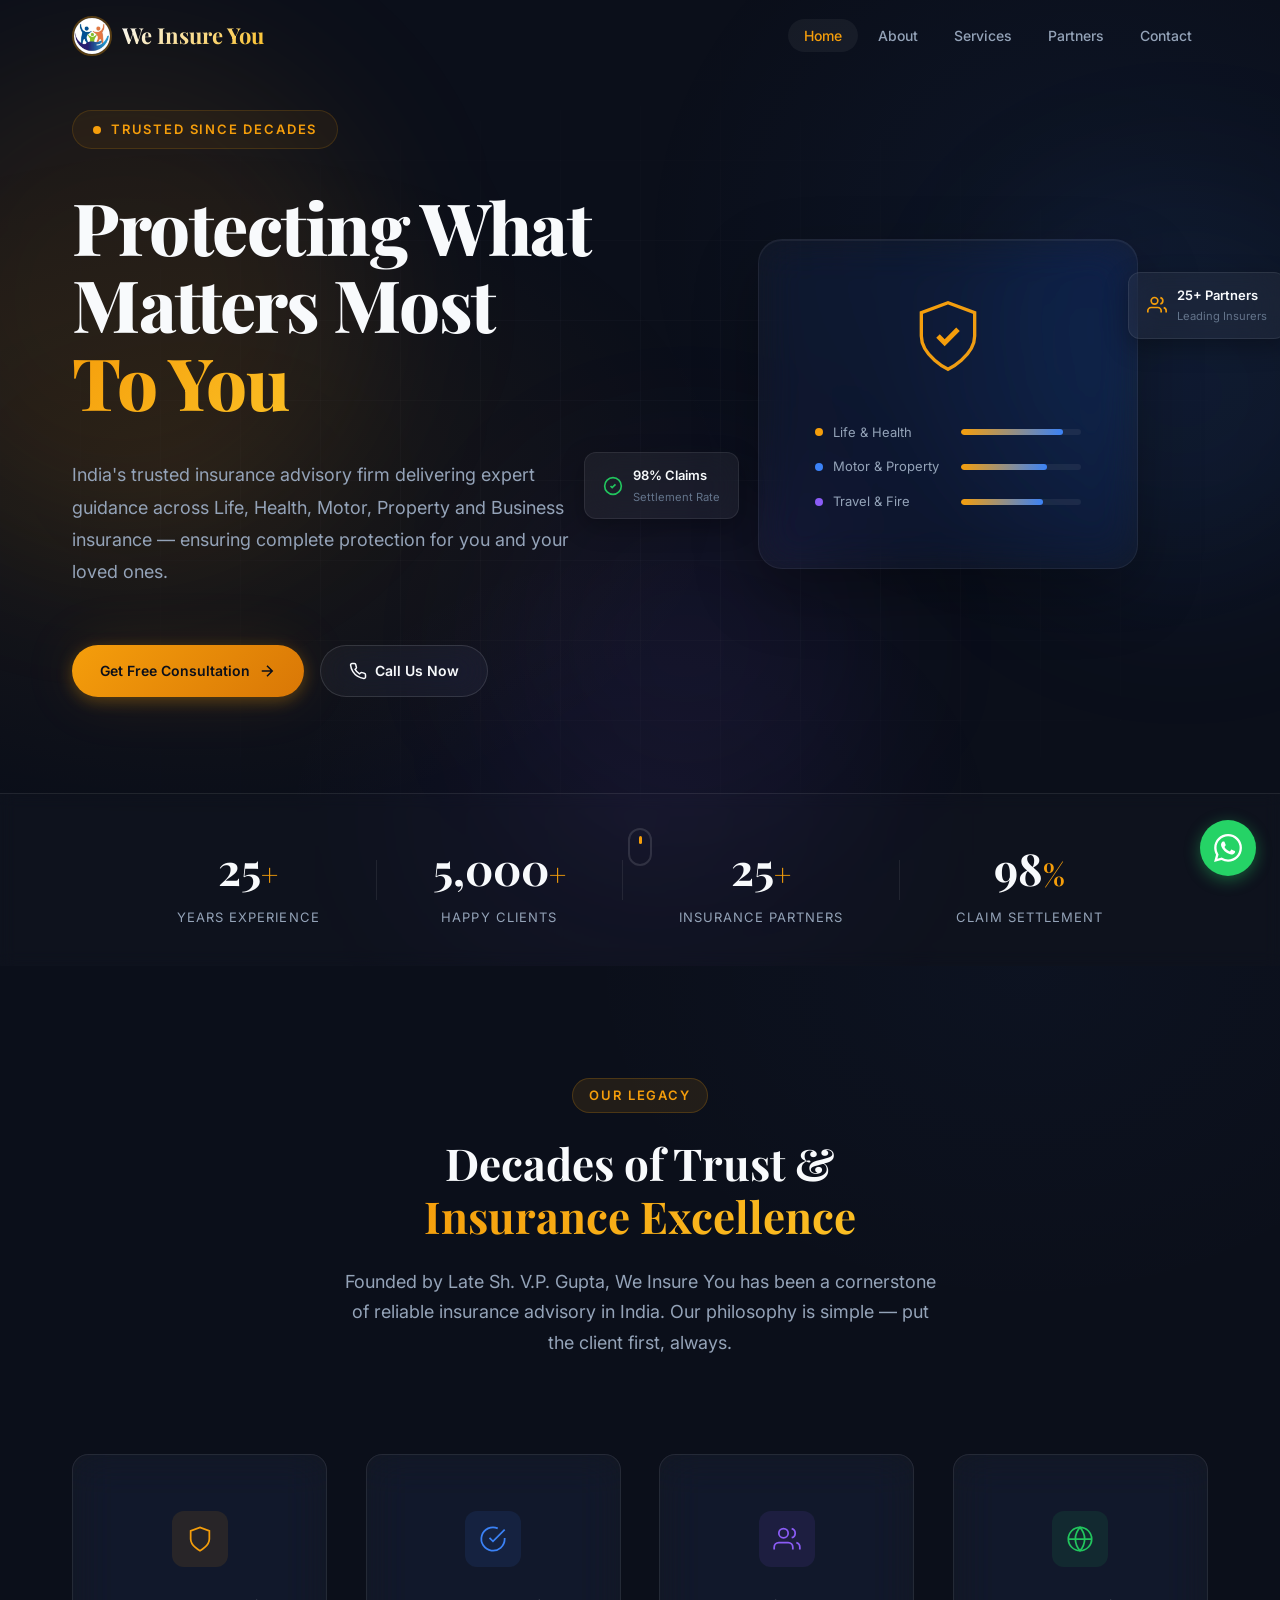
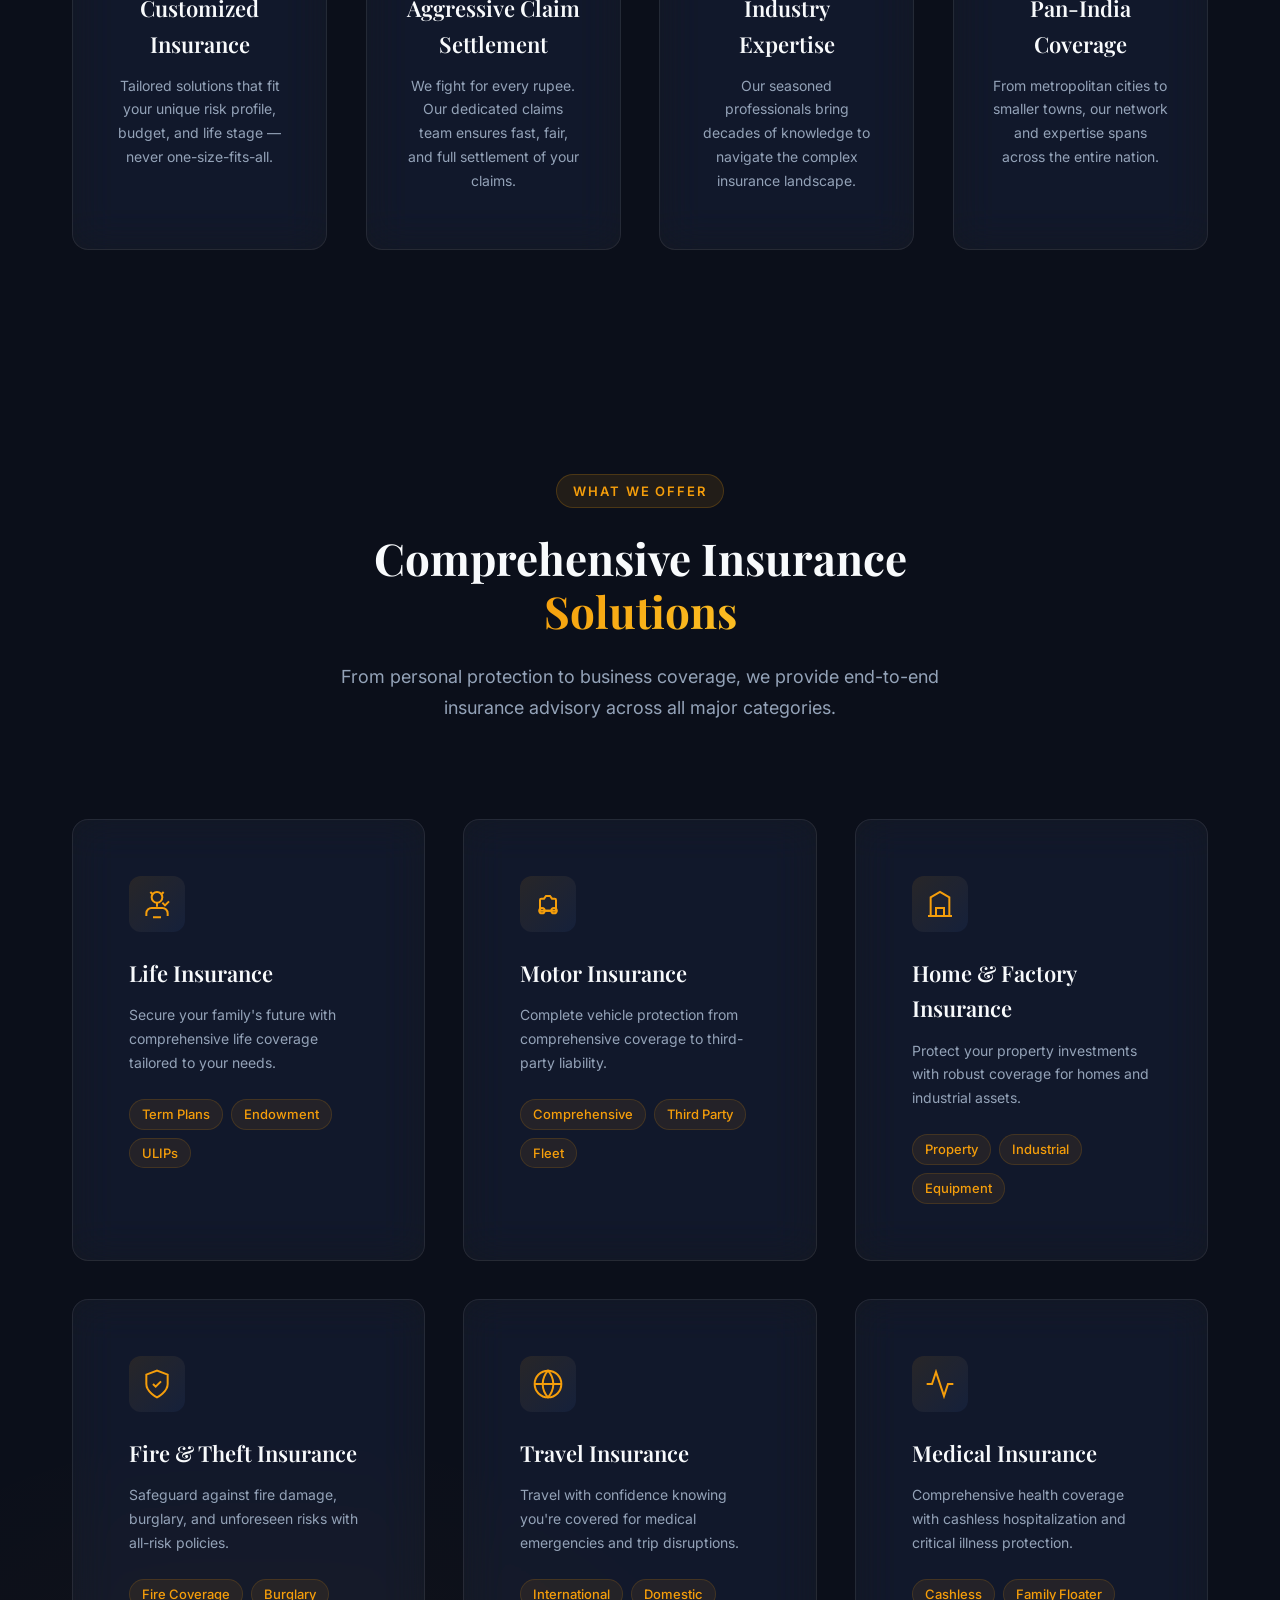
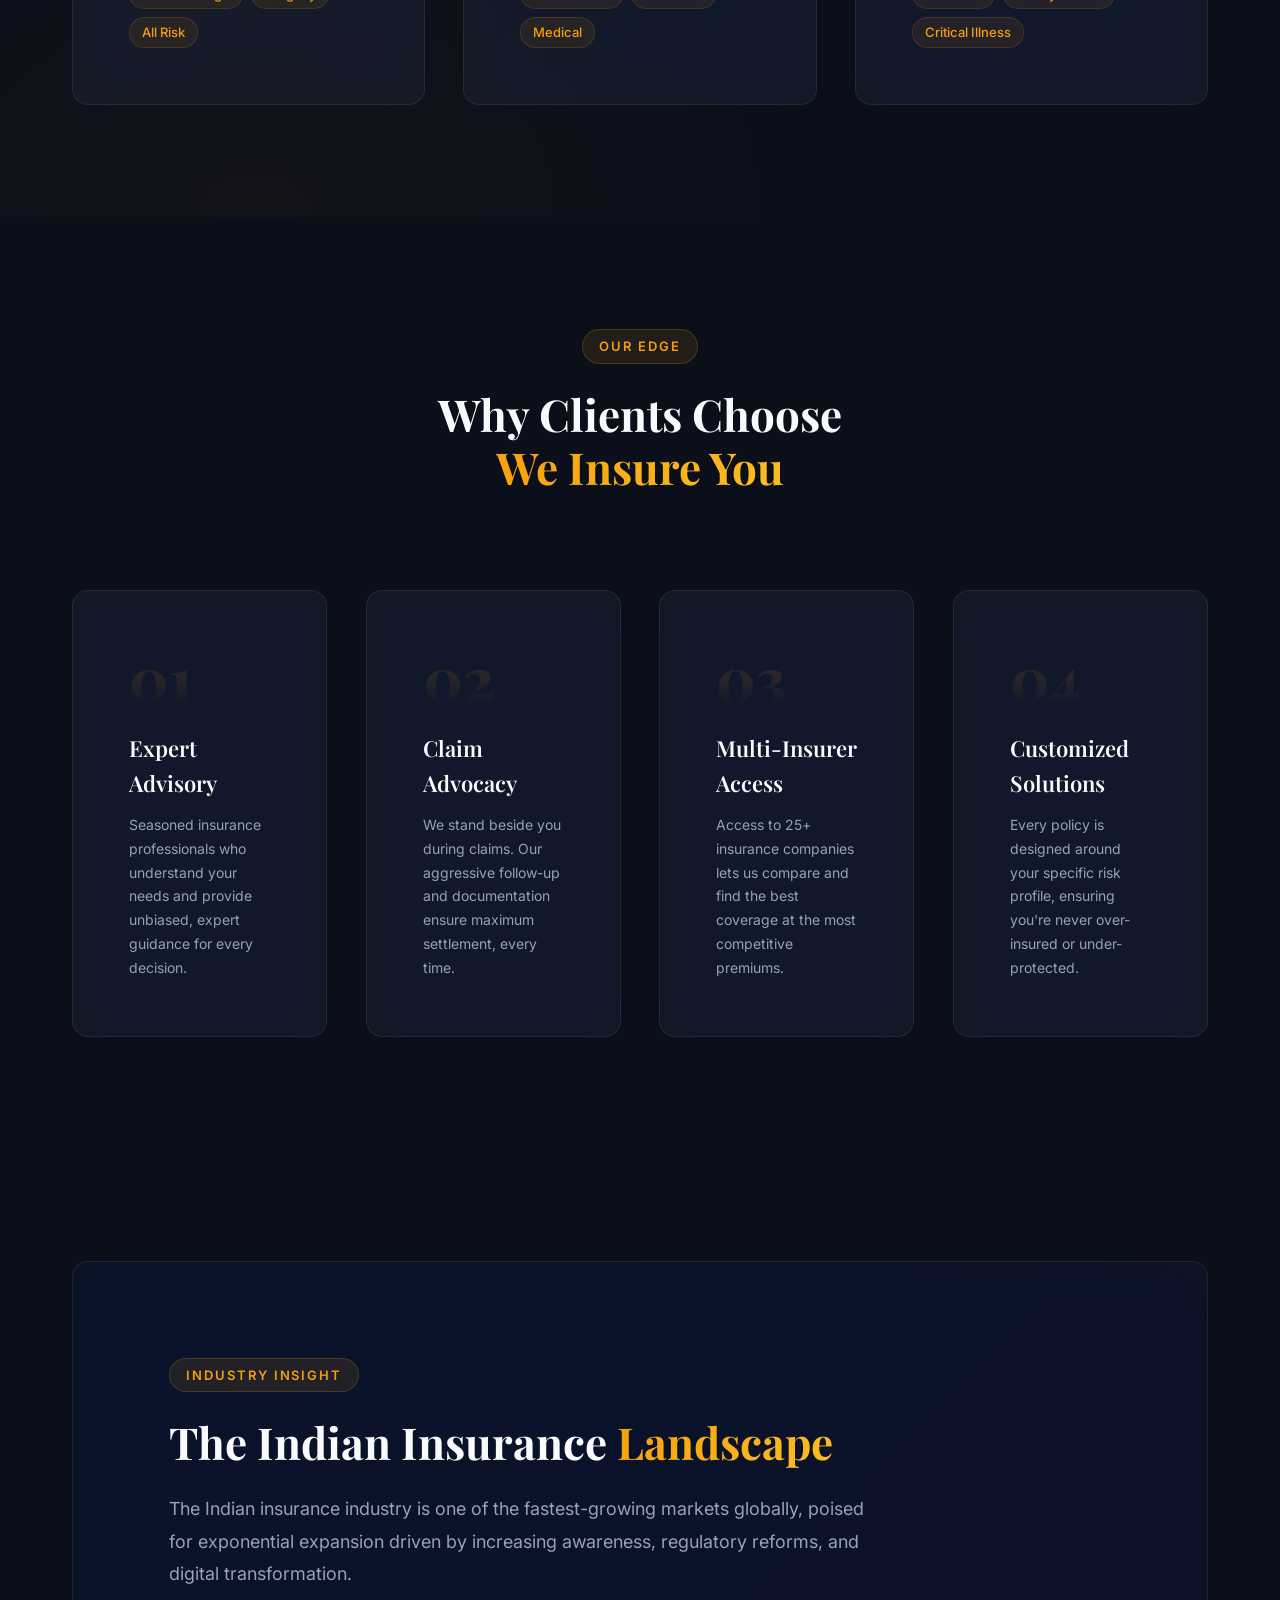
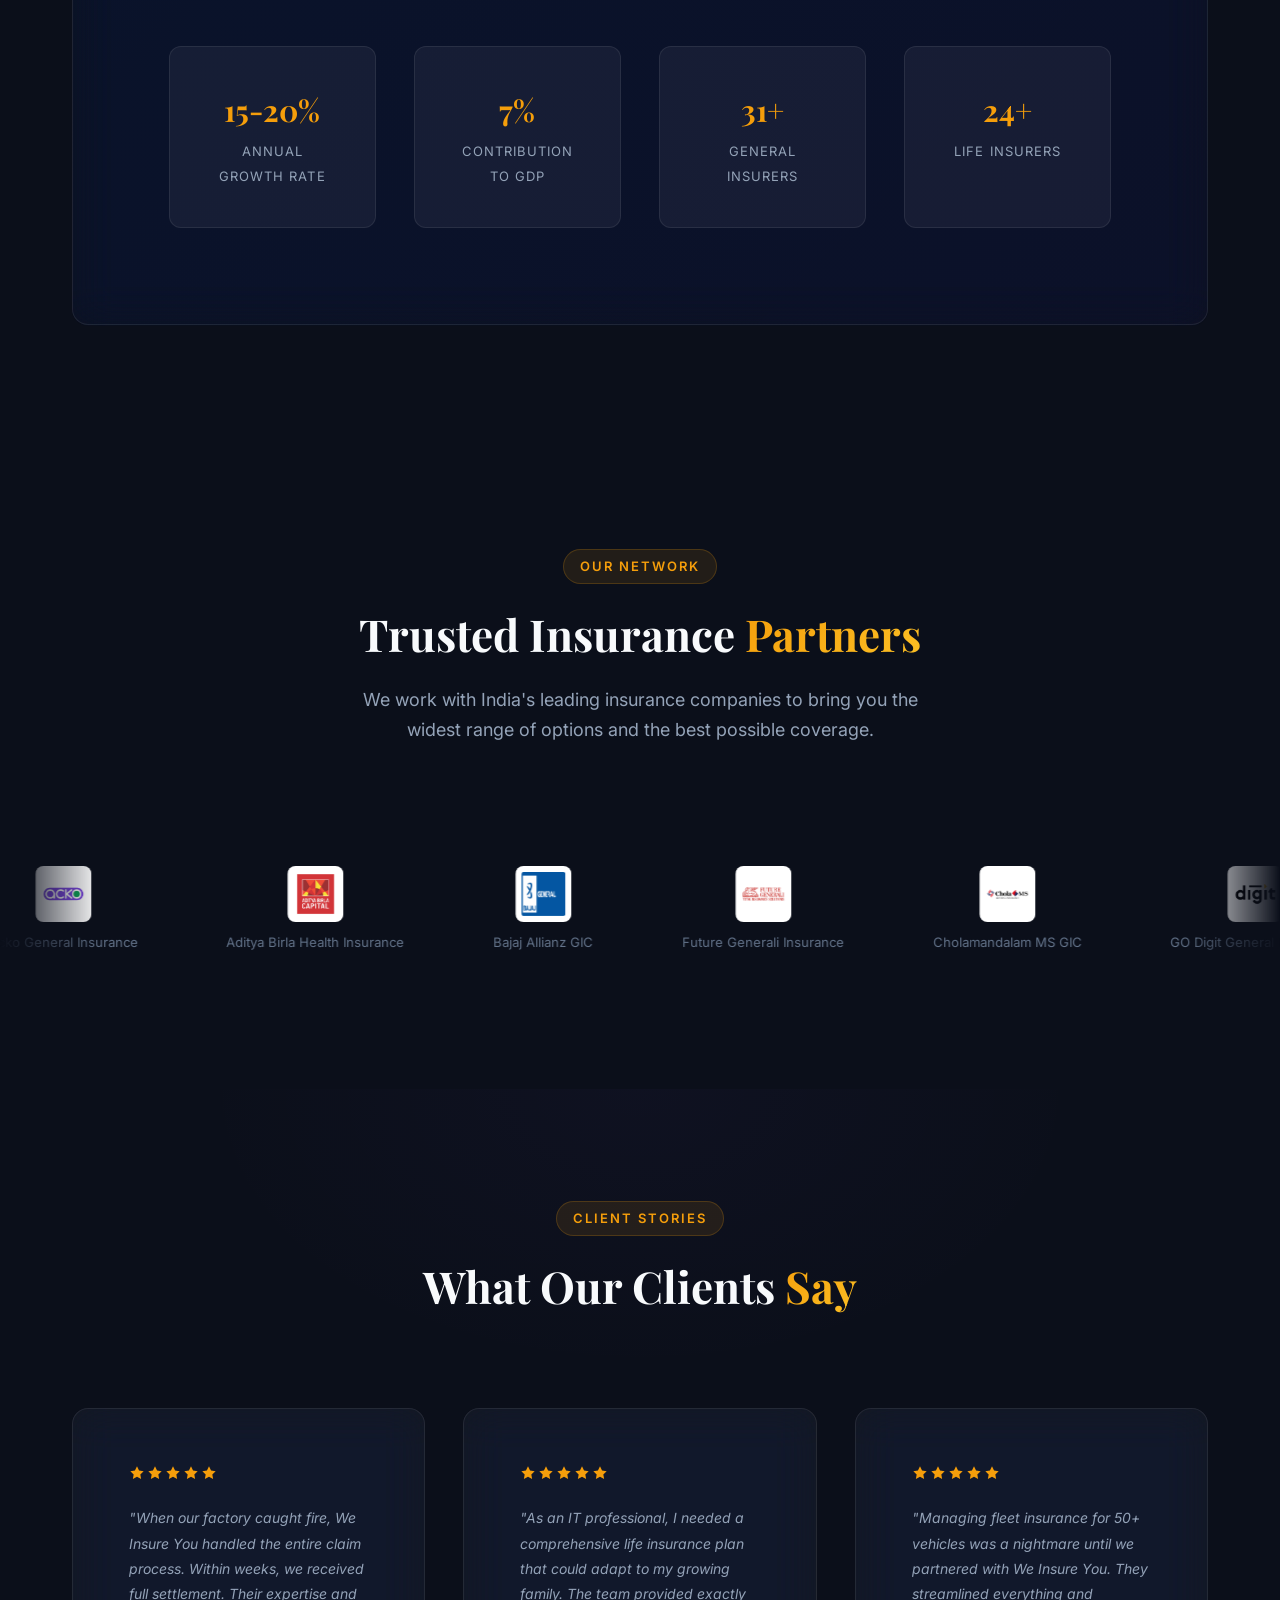
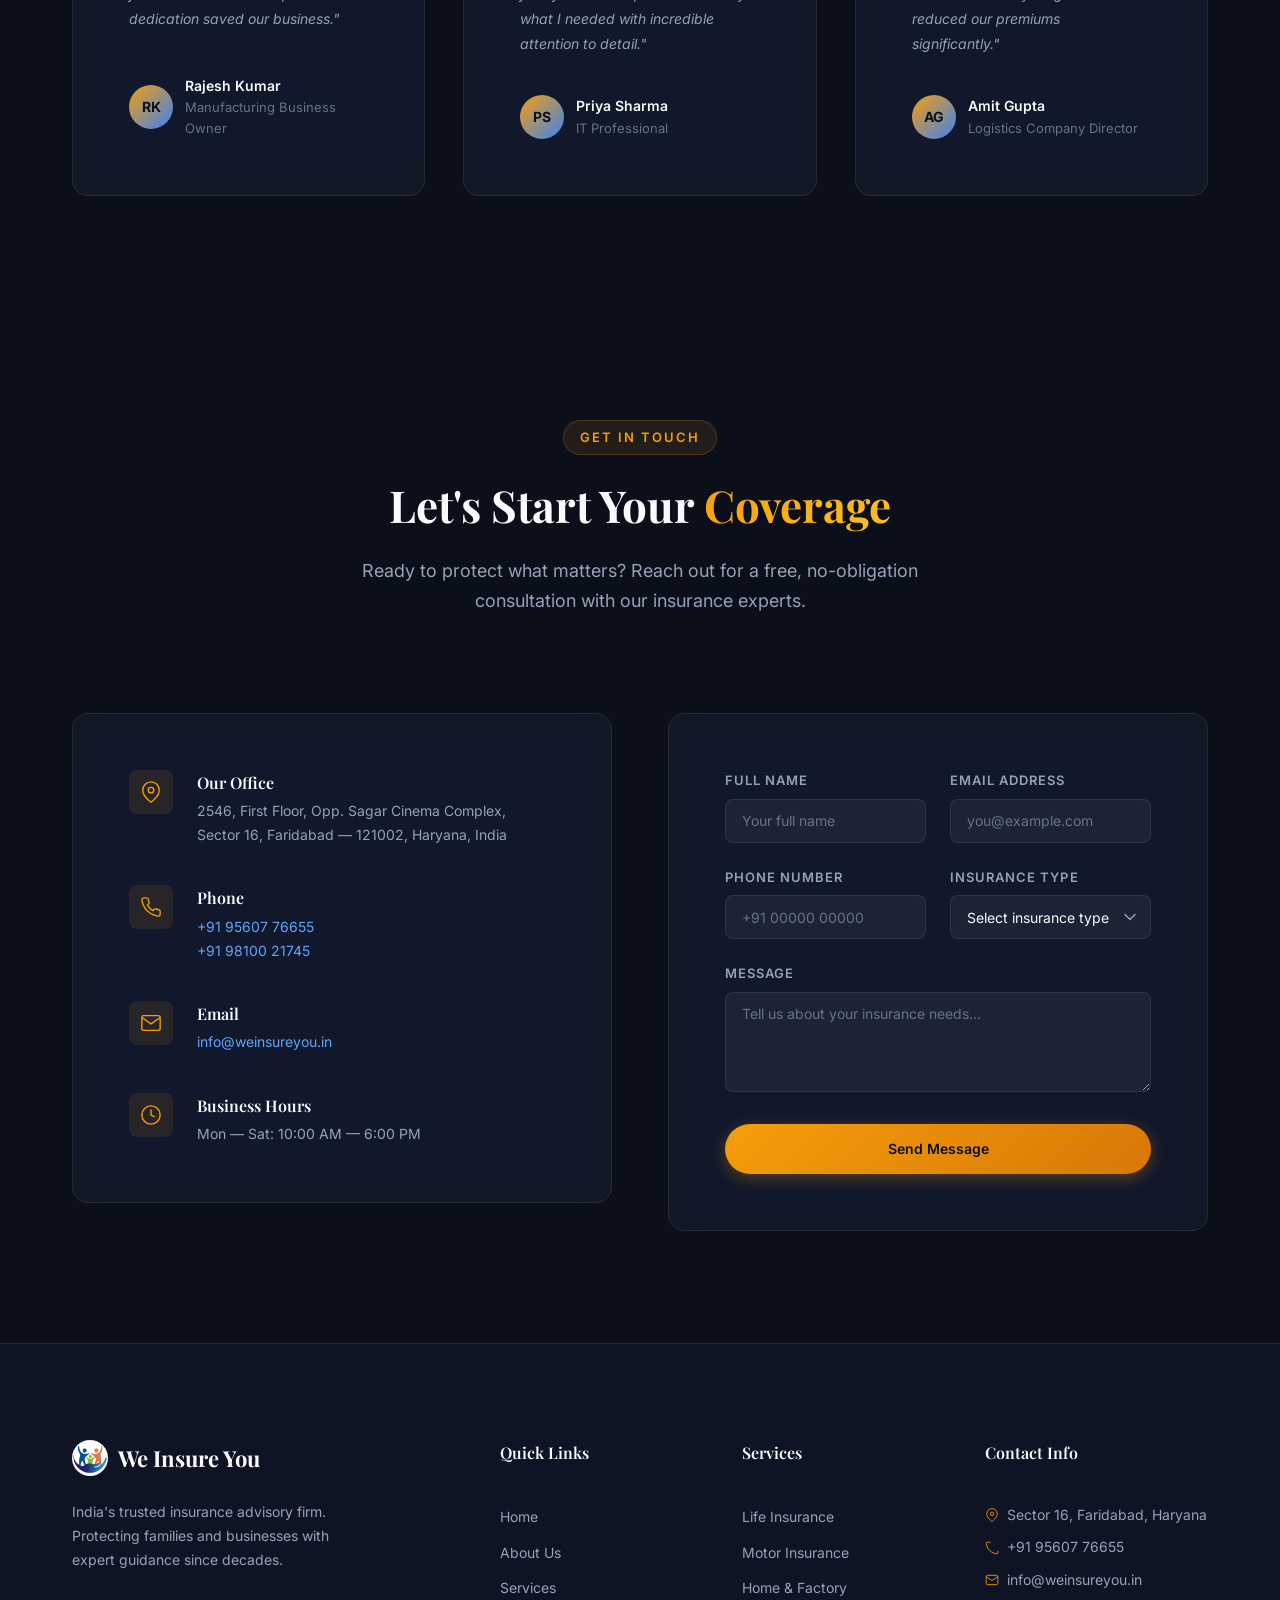
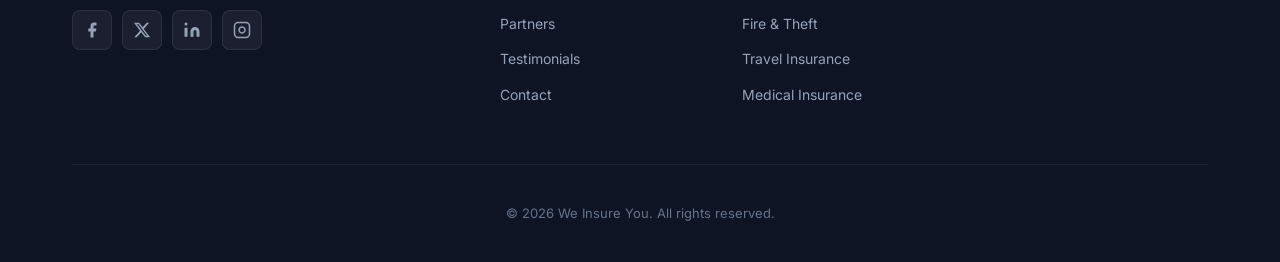
==== commit 290484a3: "Fix partners marquee auto-scroll and rename Automobile → Motor Insurance Marquee now recalculates tr" ====
--- a/index.html
+++ b/index.html
@@ -235,7 +235,7 @@
                                 <path d="M9.5 17h5"/>
                             </svg>
                         </div>
-                        <h3 class="services__card-title">Automobile Insurance</h3>
+                        <h3 class="services__card-title">Motor Insurance</h3>
                         <p class="services__card-text">Complete vehicle protection from comprehensive coverage to third-party liability.</p>
                         <ul class="services__card-tags">
                             <li>Comprehensive</li>
@@ -722,7 +722,7 @@
                                 <select id="contactType" name="insuranceType" class="contact__form-input contact__form-select" required>
                                     <option value="" disabled selected>Select insurance type</option>
                                     <option value="life">Life Insurance</option>
-                                    <option value="auto">Automobile Insurance</option>
+                                    <option value="motor">Motor Insurance</option>
                                     <option value="home">Home & Factory Insurance</option>
                                     <option value="fire">Fire & Theft Insurance</option>
                                     <option value="travel">Travel Insurance</option>
@@ -790,7 +790,7 @@
                     <h4 class="footer__heading">Services</h4>
                     <ul class="footer__list">
                         <li><a href="#services">Life Insurance</a></li>
-                        <li><a href="#services">Automobile Insurance</a></li>
+                        <li><a href="#services">Motor Insurance</a></li>
                         <li><a href="#services">Home & Factory</a></li>
                         <li><a href="#services">Fire & Theft</a></li>
                         <li><a href="#services">Travel Insurance</a></li>
--- a/css/style.css
+++ b/css/style.css
@@ -1136,21 +1136,21 @@
 }
 
 .partners__marquee {
-    width: 100%;
+    width: 100vw;
+    position: relative;
+    left: 50%;
+    transform: translateX(-50%);
     overflow: hidden;
-    mask-image: linear-gradient(90deg, transparent, black 5%, black 95%, transparent);
-    -webkit-mask-image: linear-gradient(90deg, transparent, black 5%, black 95%, transparent);
+    mask-image: linear-gradient(90deg, transparent 0%, black 8%, black 92%, transparent 100%);
+    -webkit-mask-image: linear-gradient(90deg, transparent 0%, black 8%, black 92%, transparent 100%);
     margin-top: var(--space-xl);
 }
 
 .partners__track {
-    display: flex;
-    width: max-content;
-    animation: marquee 60s linear infinite;
-}
-
-.partners__track:hover {
-    animation-play-state: paused;
+    display: inline-flex;
+    gap: 12px;
+    white-space: nowrap;
+    will-change: transform;
 }
 
 .partners__item {
@@ -1189,10 +1189,6 @@
     color: var(--text-secondary);
 }
 
-@keyframes marquee {
-    0% { transform: translateX(0); }
-    100% { transform: translateX(-50%); }
-}
 
 /* ============================================
    TESTIMONIALS
@@ -1868,10 +1864,6 @@
         transform: none;
     }
 
-    .partners__track {
-        animation: none;
-    }
-
     .hero__orb {
         animation: none;
     }
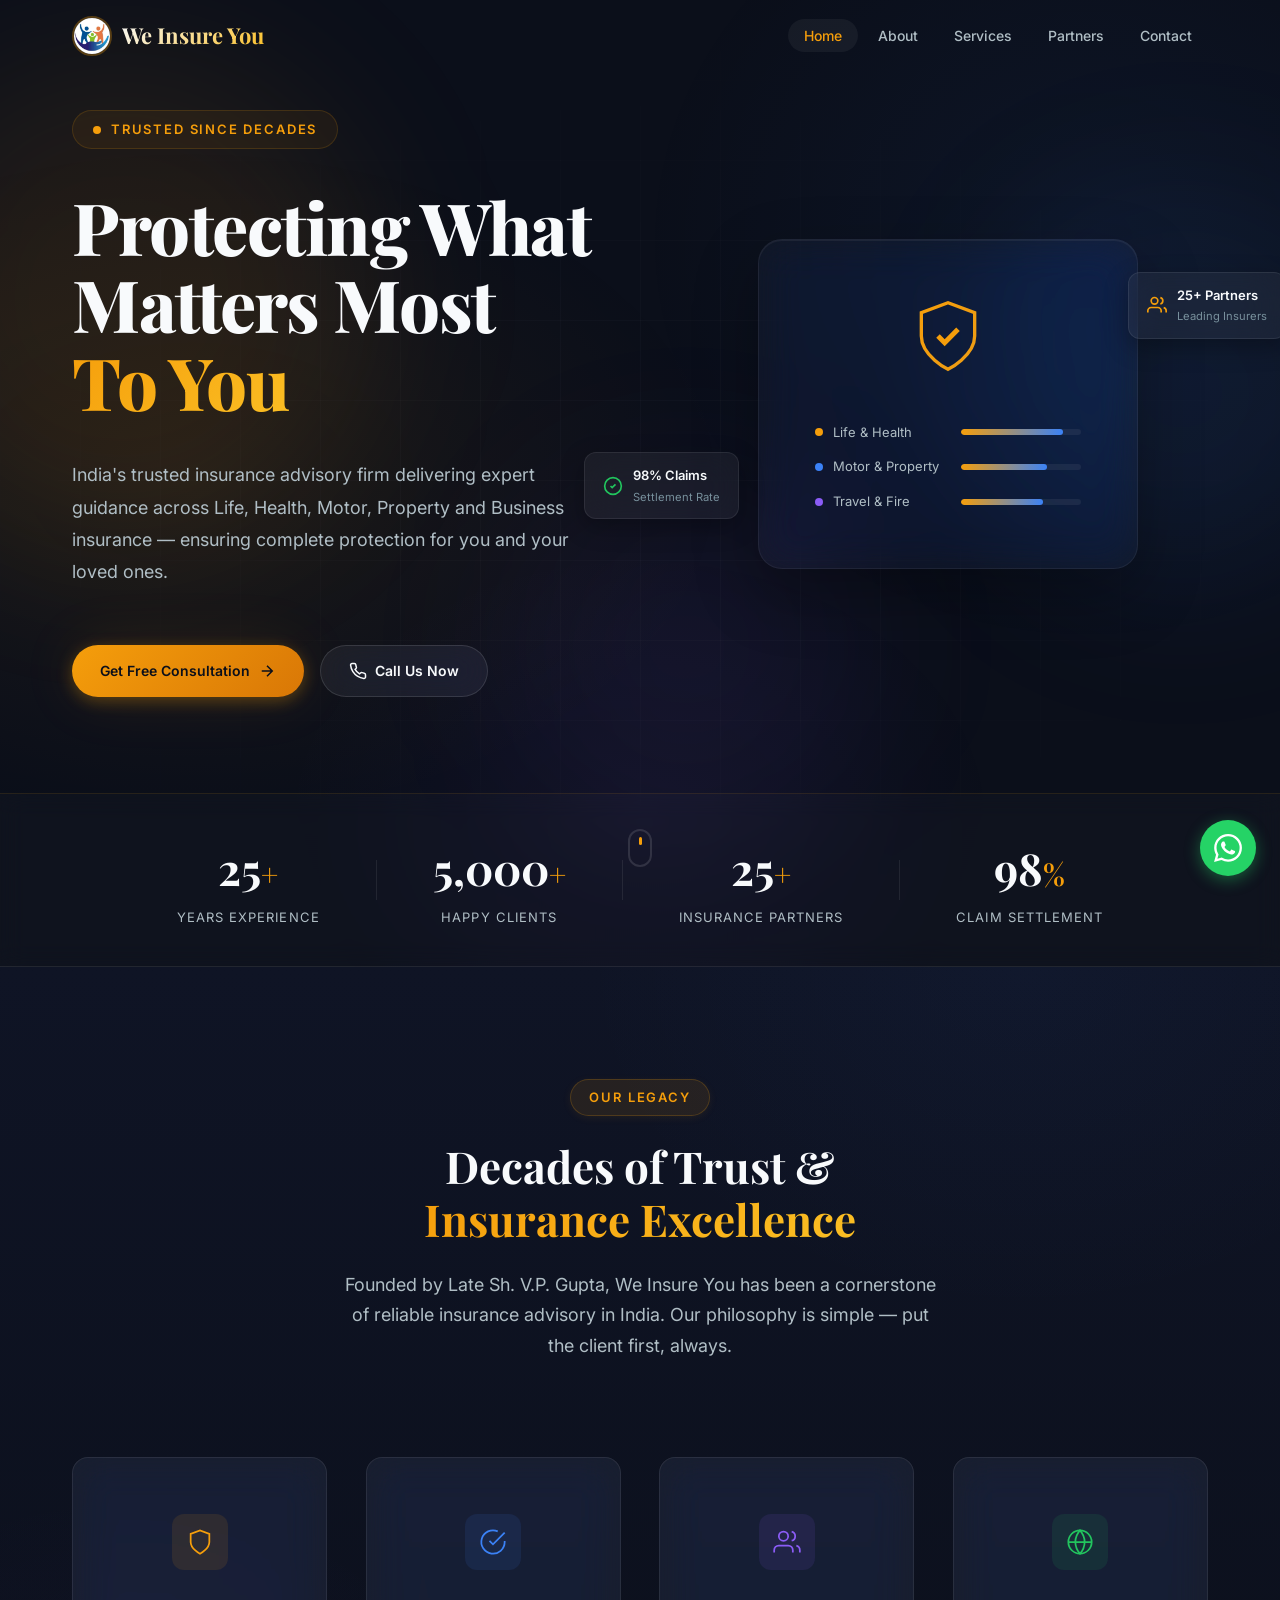
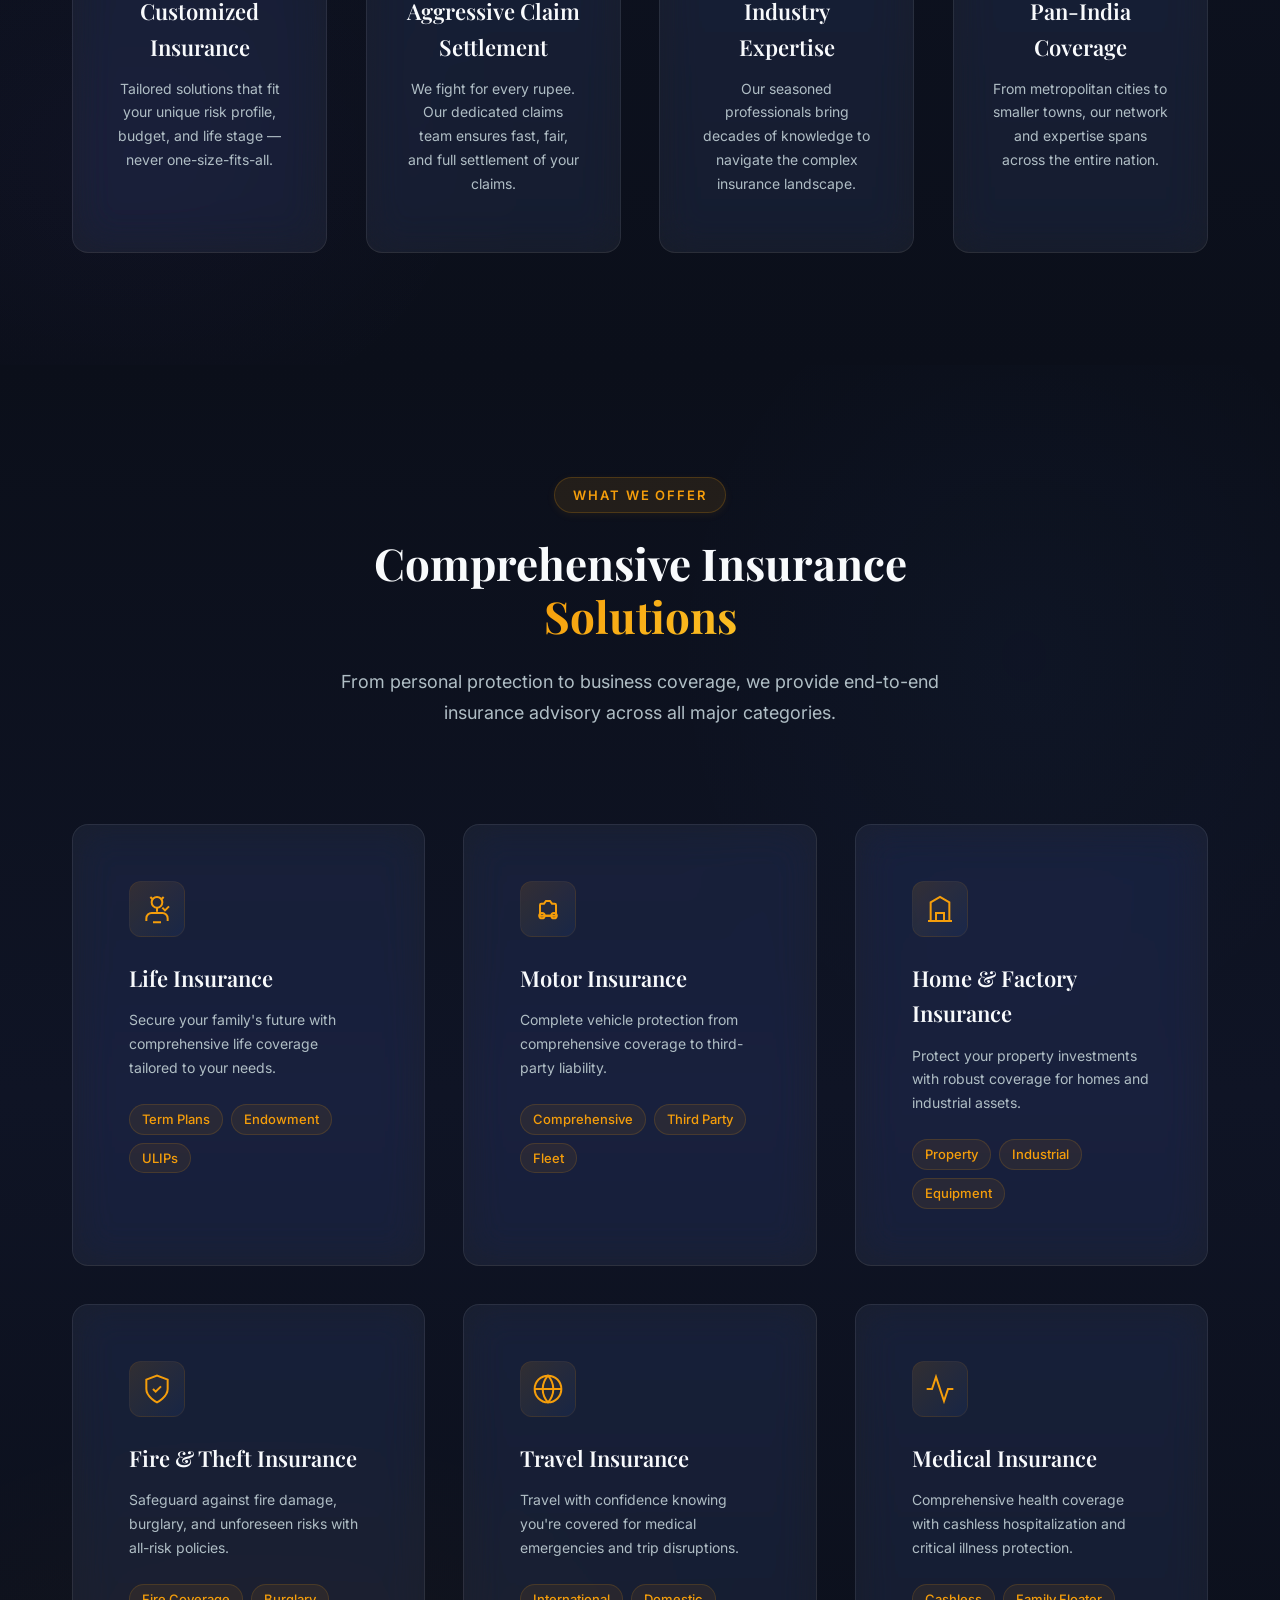
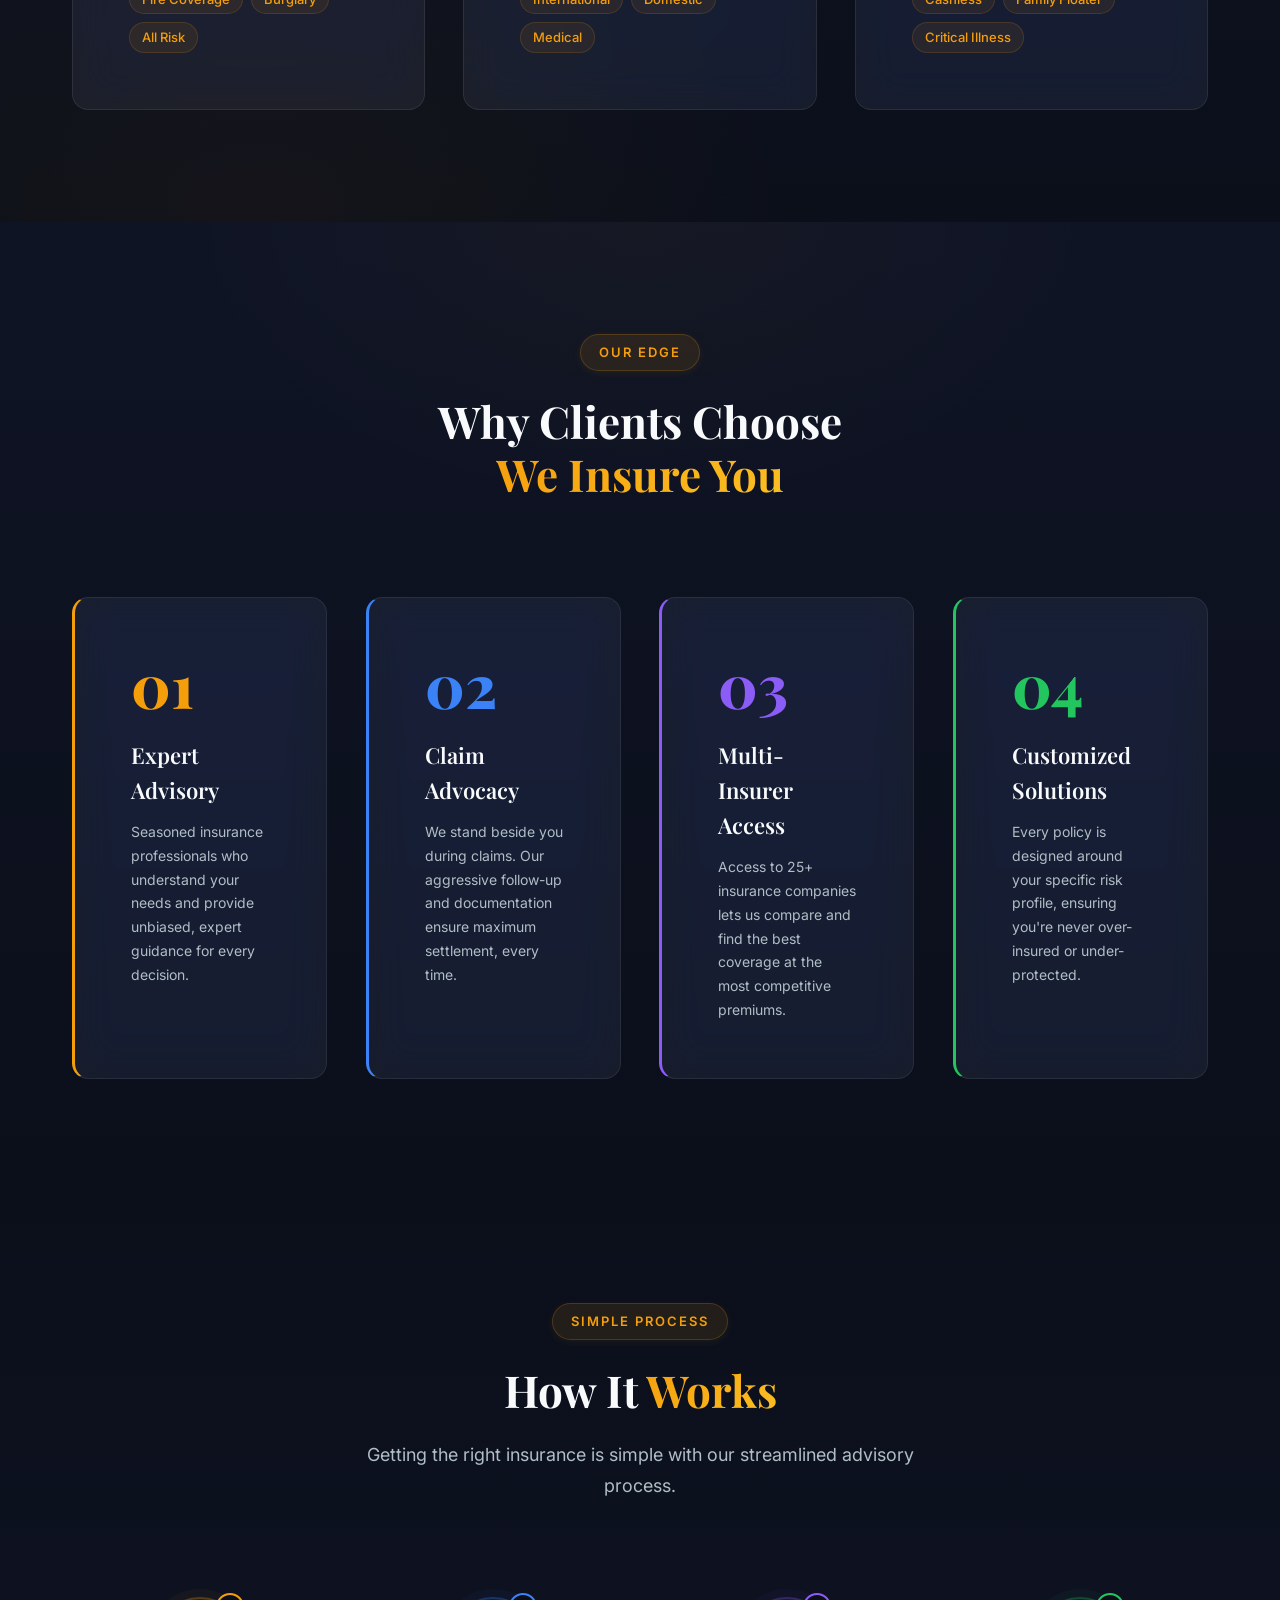
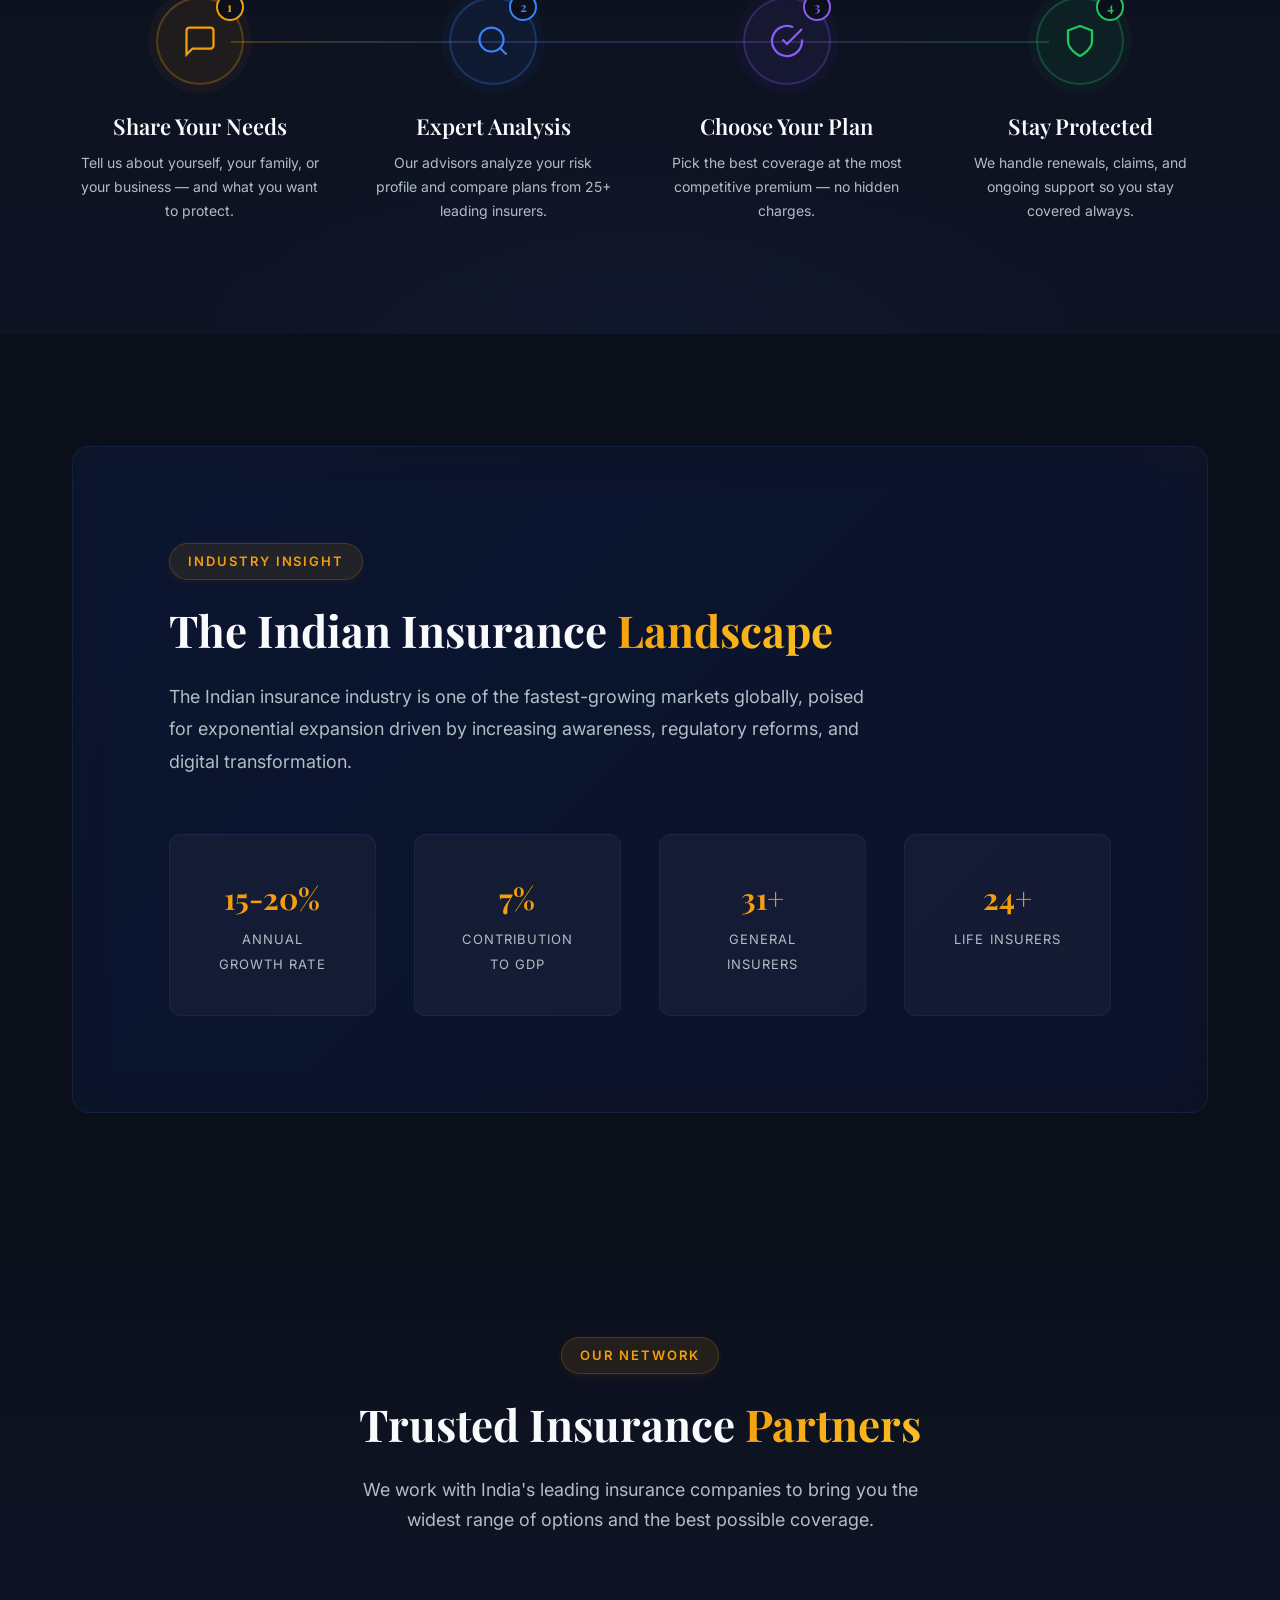
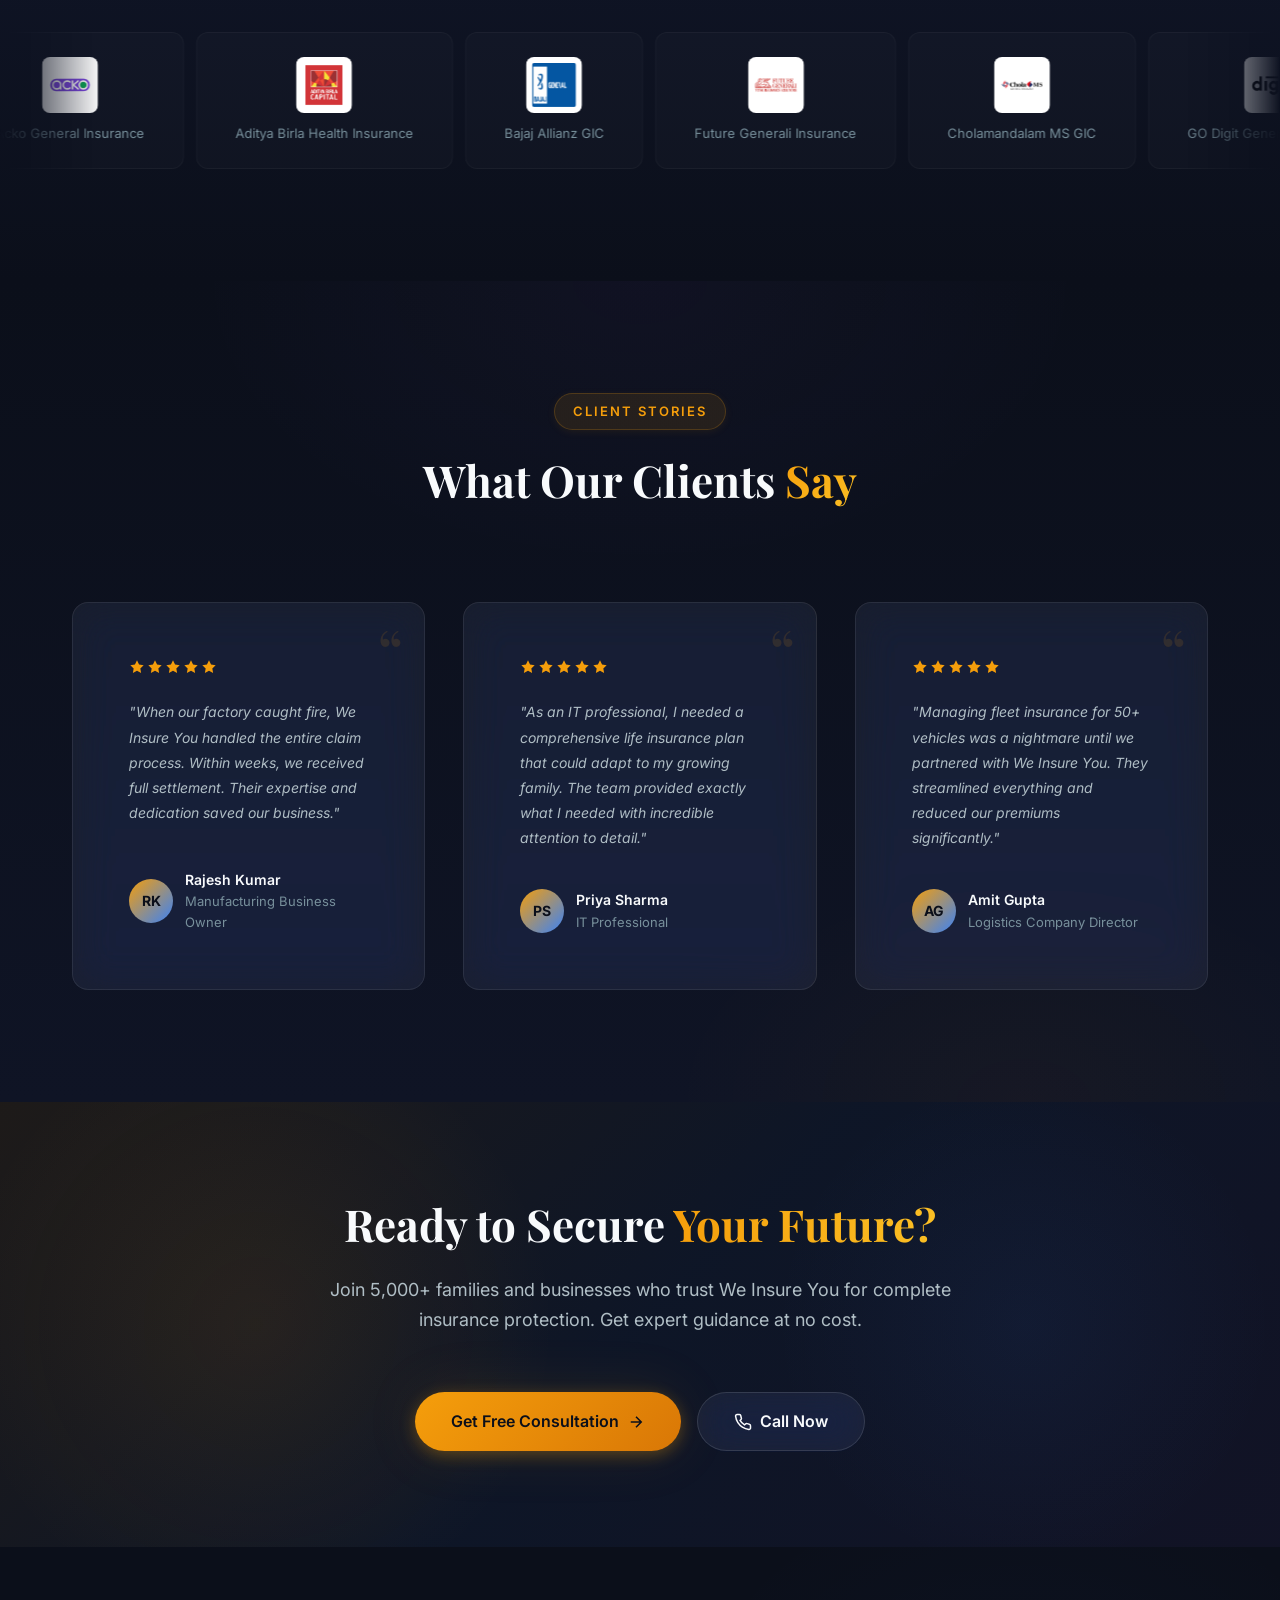
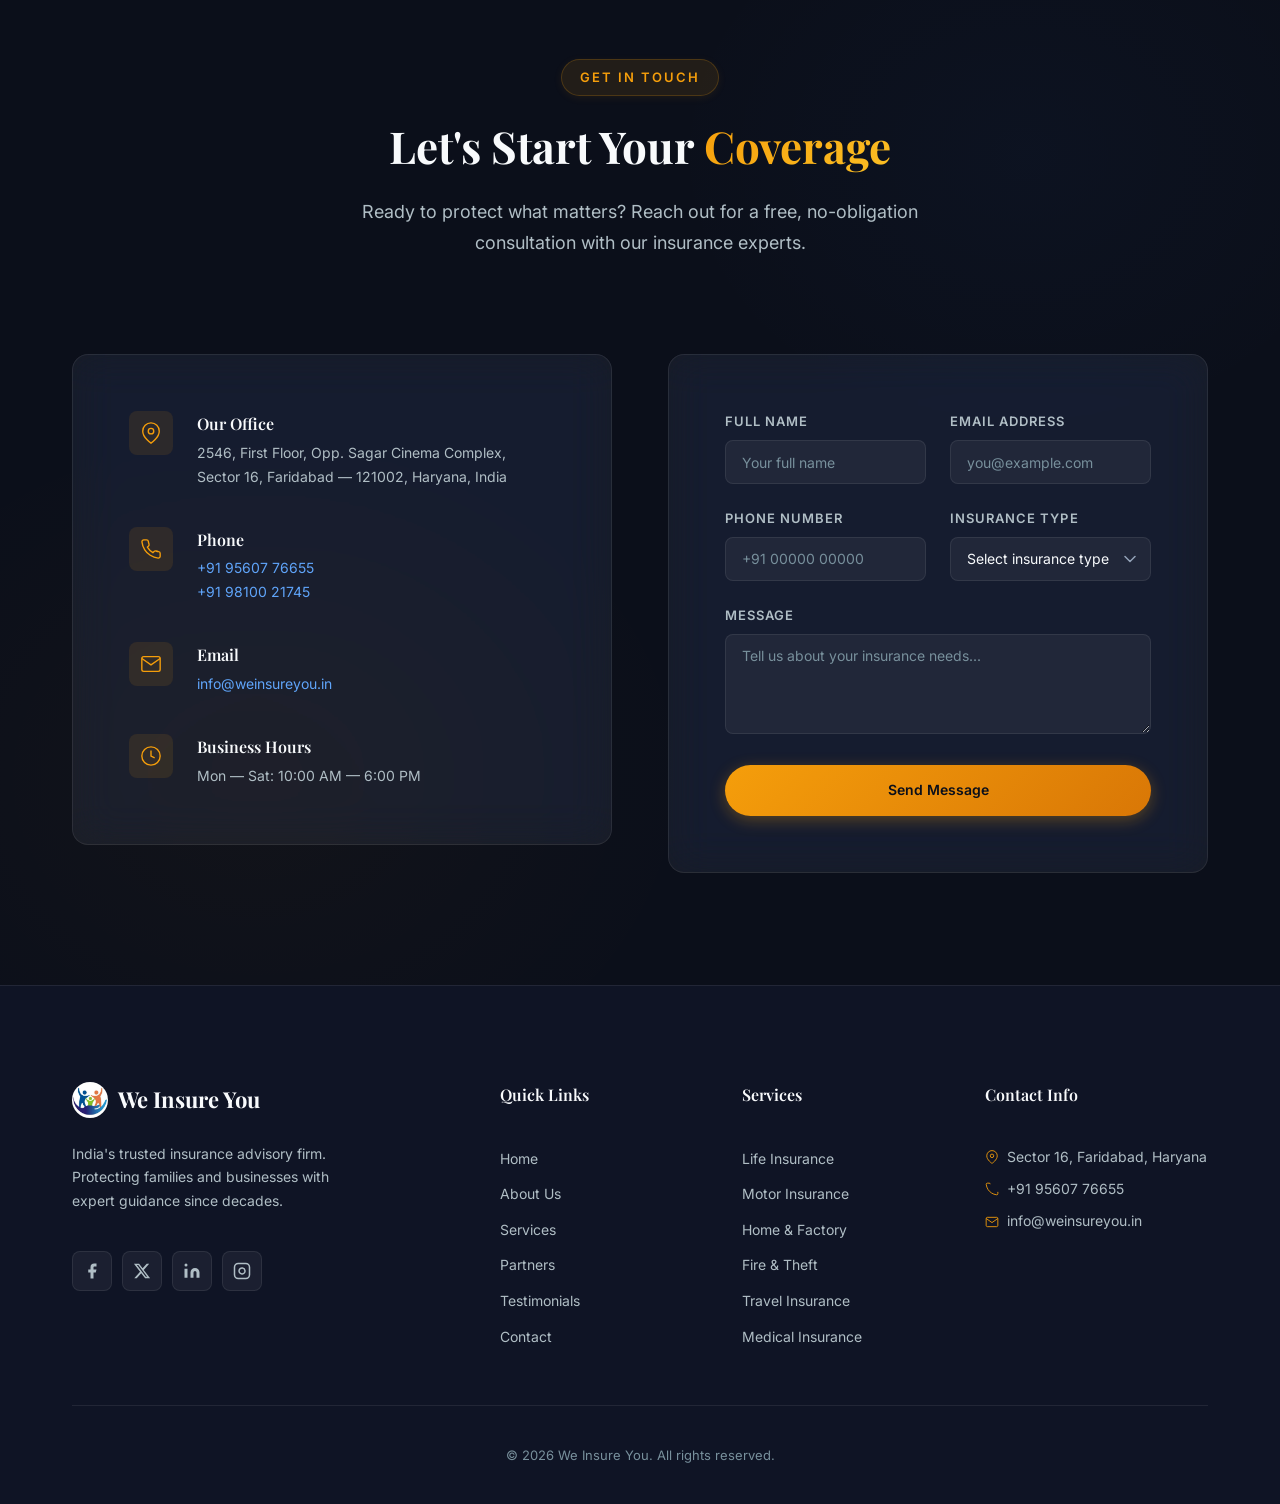
==== commit 328c07f8: "Add animations, interactive effects, and new sections New features: - Scroll progress bar (gradient " ====
--- a/index.html
+++ b/index.html
@@ -13,6 +13,9 @@
     <link rel="stylesheet" href="css/style.css">
 </head>
 <body>
+    <!-- Scroll Progress Bar -->
+    <div class="scroll-progress" aria-hidden="true"></div>
+
     <!-- Preloader -->
     <div id="preloader" class="preloader" aria-hidden="true">
         <div class="preloader__spinner">
@@ -67,7 +70,7 @@
                     <h1 class="hero__title animate-on-scroll">
                         <span class="hero__title-line">Protecting What</span>
                         <span class="hero__title-line">Matters Most</span>
-                        <span class="hero__title-line hero__title-accent">To You</span>
+                        <span class="hero__title-line hero__title-accent text-gradient-animate">To You</span>
                     </h1>
                     <p class="hero__subtitle animate-on-scroll">India's trusted insurance advisory firm delivering expert guidance across Life, Health, Motor, Property and Business insurance &mdash; ensuring complete protection for you and your loved ones.</p>
                     <div class="hero__ctas animate-on-scroll">
@@ -165,28 +168,28 @@
                     <p class="section-subtitle">Founded by Late Sh. V.P. Gupta, We Insure You has been a cornerstone of reliable insurance advisory in India. Our philosophy is simple &mdash; put the client first, always.</p>
                 </div>
                 <div class="about__grid">
-                    <div class="about__card glass-card animate-on-scroll" data-stagger="0">
+                    <div class="about__card glass-card tilt-card animate-on-scroll" data-animation="fade-scale" data-stagger="0">
                         <div class="about__card-icon about__card-icon--gold">
                             <svg width="28" height="28" viewBox="0 0 24 24" fill="none" stroke="currentColor" stroke-width="1.5" aria-hidden="true"><path d="M12 22s8-4 8-10V5l-8-3-8 3v7c0 6 8 10 8 10z"/></svg>
                         </div>
                         <h3 class="about__card-title">Customized Insurance</h3>
                         <p class="about__card-text">Tailored solutions that fit your unique risk profile, budget, and life stage &mdash; never one-size-fits-all.</p>
                     </div>
-                    <div class="about__card glass-card animate-on-scroll" data-stagger="1">
+                    <div class="about__card glass-card tilt-card animate-on-scroll" data-animation="fade-scale" data-stagger="1">
                         <div class="about__card-icon about__card-icon--blue">
                             <svg width="28" height="28" viewBox="0 0 24 24" fill="none" stroke="currentColor" stroke-width="1.5" aria-hidden="true"><path d="M22 11.08V12a10 10 0 1 1-5.93-9.14"/><path d="M22 4L12 14.01l-3-3"/></svg>
                         </div>
                         <h3 class="about__card-title">Aggressive Claim Settlement</h3>
                         <p class="about__card-text">We fight for every rupee. Our dedicated claims team ensures fast, fair, and full settlement of your claims.</p>
                     </div>
-                    <div class="about__card glass-card animate-on-scroll" data-stagger="2">
+                    <div class="about__card glass-card tilt-card animate-on-scroll" data-animation="fade-scale" data-stagger="2">
                         <div class="about__card-icon about__card-icon--purple">
                             <svg width="28" height="28" viewBox="0 0 24 24" fill="none" stroke="currentColor" stroke-width="1.5" aria-hidden="true"><path d="M17 21v-2a4 4 0 0 0-4-4H5a4 4 0 0 0-4 4v2"/><circle cx="9" cy="7" r="4"/><path d="M23 21v-2a4 4 0 0 0-3-3.87"/><path d="M16 3.13a4 4 0 0 1 0 7.75"/></svg>
                         </div>
                         <h3 class="about__card-title">Industry Expertise</h3>
                         <p class="about__card-text">Our seasoned professionals bring decades of knowledge to navigate the complex insurance landscape.</p>
                     </div>
-                    <div class="about__card glass-card animate-on-scroll" data-stagger="3">
+                    <div class="about__card glass-card tilt-card animate-on-scroll" data-animation="fade-scale" data-stagger="3">
                         <div class="about__card-icon about__card-icon--green">
                             <svg width="28" height="28" viewBox="0 0 24 24" fill="none" stroke="currentColor" stroke-width="1.5" aria-hidden="true"><circle cx="12" cy="12" r="10"/><path d="M2 12h20M12 2a15.3 15.3 0 0 1 4 10 15.3 15.3 0 0 1-4 10 15.3 15.3 0 0 1-4-10 15.3 15.3 0 0 1 4-10z"/></svg>
                         </div>
@@ -206,7 +209,7 @@
                     <p class="section-subtitle">From personal protection to business coverage, we provide end-to-end insurance advisory across all major categories.</p>
                 </div>
                 <div class="services__grid">
-                    <div class="services__card glass-card animate-on-scroll" data-stagger="0">
+                    <div class="services__card glass-card tilt-card animate-on-scroll" data-animation="fade-left" data-stagger="0">
                         <div class="services__card-icon">
                             <svg width="32" height="32" viewBox="0 0 24 24" fill="none" stroke="currentColor" stroke-width="1.5" aria-hidden="true">
                                 <path d="M20 21v-2a4 4 0 0 0-4-4H8a4 4 0 0 0-4 4v2"/>
@@ -225,7 +228,7 @@
                             <li>ULIPs</li>
                         </ul>
                     </div>
-                    <div class="services__card glass-card animate-on-scroll" data-stagger="1">
+                    <div class="services__card glass-card tilt-card animate-on-scroll" data-animation="fade-right" data-stagger="1">
                         <div class="services__card-icon">
                             <svg width="32" height="32" viewBox="0 0 24 24" fill="none" stroke="currentColor" stroke-width="1.5" aria-hidden="true">
                                 <path d="M5 17h14"/>
@@ -243,7 +246,7 @@
                             <li>Fleet</li>
                         </ul>
                     </div>
-                    <div class="services__card glass-card animate-on-scroll" data-stagger="2">
+                    <div class="services__card glass-card tilt-card animate-on-scroll" data-animation="fade-left" data-stagger="2">
                         <div class="services__card-icon">
                             <svg width="32" height="32" viewBox="0 0 24 24" fill="none" stroke="currentColor" stroke-width="1.5" aria-hidden="true">
                                 <path d="M3 21h18"/>
@@ -260,7 +263,7 @@
                             <li>Equipment</li>
                         </ul>
                     </div>
-                    <div class="services__card glass-card animate-on-scroll" data-stagger="3">
+                    <div class="services__card glass-card tilt-card animate-on-scroll" data-animation="fade-right" data-stagger="3">
                         <div class="services__card-icon">
                             <svg width="32" height="32" viewBox="0 0 24 24" fill="none" stroke="currentColor" stroke-width="1.5" aria-hidden="true">
                                 <path d="M12 22s8-4 8-10V5l-8-3-8 3v7c0 6 8 10 8 10z"/>
@@ -275,7 +278,7 @@
                             <li>All Risk</li>
                         </ul>
                     </div>
-                    <div class="services__card glass-card animate-on-scroll" data-stagger="4">
+                    <div class="services__card glass-card tilt-card animate-on-scroll" data-animation="fade-left" data-stagger="4">
                         <div class="services__card-icon">
                             <svg width="32" height="32" viewBox="0 0 24 24" fill="none" stroke="currentColor" stroke-width="1.5" aria-hidden="true">
                                 <circle cx="12" cy="12" r="10"/>
@@ -291,7 +294,7 @@
                             <li>Medical</li>
                         </ul>
                     </div>
-                    <div class="services__card glass-card animate-on-scroll" data-stagger="5">
+                    <div class="services__card glass-card tilt-card animate-on-scroll" data-animation="fade-right" data-stagger="5">
                         <div class="services__card-icon">
                             <svg width="32" height="32" viewBox="0 0 24 24" fill="none" stroke="currentColor" stroke-width="1.5" aria-hidden="true">
                                 <path d="M22 12h-4l-3 9L9 3l-3 9H2"/>
@@ -317,25 +320,70 @@
                     <h2 class="section-title">Why Clients Choose <br><span class="text-accent">We Insure You</span></h2>
                 </div>
                 <div class="why-us__grid">
-                    <div class="why-us__card glass-card animate-on-scroll" data-stagger="0">
+                    <div class="why-us__card glass-card tilt-card animate-on-scroll" data-animation="fade-left" data-stagger="0">
                         <span class="why-us__card-number">01</span>
                         <h3 class="why-us__card-title">Expert Advisory</h3>
                         <p class="why-us__card-text">Seasoned insurance professionals who understand your needs and provide unbiased, expert guidance for every decision.</p>
                     </div>
-                    <div class="why-us__card glass-card animate-on-scroll" data-stagger="1">
+                    <div class="why-us__card glass-card tilt-card animate-on-scroll" data-animation="fade-right" data-stagger="1">
                         <span class="why-us__card-number">02</span>
                         <h3 class="why-us__card-title">Claim Advocacy</h3>
                         <p class="why-us__card-text">We stand beside you during claims. Our aggressive follow-up and documentation ensure maximum settlement, every time.</p>
                     </div>
-                    <div class="why-us__card glass-card animate-on-scroll" data-stagger="2">
+                    <div class="why-us__card glass-card tilt-card animate-on-scroll" data-animation="fade-left" data-stagger="2">
                         <span class="why-us__card-number">03</span>
                         <h3 class="why-us__card-title">Multi-Insurer Access</h3>
                         <p class="why-us__card-text">Access to 25+ insurance companies lets us compare and find the best coverage at the most competitive premiums.</p>
                     </div>
-                    <div class="why-us__card glass-card animate-on-scroll" data-stagger="3">
+                    <div class="why-us__card glass-card tilt-card animate-on-scroll" data-animation="fade-right" data-stagger="3">
                         <span class="why-us__card-number">04</span>
                         <h3 class="why-us__card-title">Customized Solutions</h3>
                         <p class="why-us__card-text">Every policy is designed around your specific risk profile, ensuring you're never over-insured or under-protected.</p>
+                    </div>
+                </div>
+            </div>
+        </section>
+
+        <!-- How It Works -->
+        <section class="process" id="process">
+            <div class="container">
+                <div class="section-header animate-on-scroll">
+                    <span class="section-tag">Simple Process</span>
+                    <h2 class="section-title">How It <span class="text-accent">Works</span></h2>
+                    <p class="section-subtitle">Getting the right insurance is simple with our streamlined advisory process.</p>
+                </div>
+                <div class="process__steps">
+                    <div class="process__step animate-on-scroll" data-stagger="0">
+                        <div class="process__step-icon">
+                            <svg width="36" height="36" viewBox="0 0 24 24" fill="none" stroke="currentColor" stroke-width="1.5" aria-hidden="true"><path d="M21 15a2 2 0 0 1-2 2H7l-4 4V5a2 2 0 0 1 2-2h14a2 2 0 0 1 2 2z"/></svg>
+                            <span class="process__step-number">1</span>
+                        </div>
+                        <h3 class="process__step-title">Share Your Needs</h3>
+                        <p class="process__step-text">Tell us about yourself, your family, or your business &mdash; and what you want to protect.</p>
+                    </div>
+                    <div class="process__step animate-on-scroll" data-stagger="1">
+                        <div class="process__step-icon">
+                            <svg width="36" height="36" viewBox="0 0 24 24" fill="none" stroke="currentColor" stroke-width="1.5" aria-hidden="true"><circle cx="11" cy="11" r="8"/><line x1="21" y1="21" x2="16.65" y2="16.65"/></svg>
+                            <span class="process__step-number">2</span>
+                        </div>
+                        <h3 class="process__step-title">Expert Analysis</h3>
+                        <p class="process__step-text">Our advisors analyze your risk profile and compare plans from 25+ leading insurers.</p>
+                    </div>
+                    <div class="process__step animate-on-scroll" data-stagger="2">
+                        <div class="process__step-icon">
+                            <svg width="36" height="36" viewBox="0 0 24 24" fill="none" stroke="currentColor" stroke-width="1.5" aria-hidden="true"><path d="M22 11.08V12a10 10 0 1 1-5.93-9.14"/><polyline points="22 4 12 14.01 9 11.01"/></svg>
+                            <span class="process__step-number">3</span>
+                        </div>
+                        <h3 class="process__step-title">Choose Your Plan</h3>
+                        <p class="process__step-text">Pick the best coverage at the most competitive premium &mdash; no hidden charges.</p>
+                    </div>
+                    <div class="process__step animate-on-scroll" data-stagger="3">
+                        <div class="process__step-icon">
+                            <svg width="36" height="36" viewBox="0 0 24 24" fill="none" stroke="currentColor" stroke-width="1.5" aria-hidden="true"><path d="M12 22s8-4 8-10V5l-8-3-8 3v7c0 6 8 10 8 10z"/></svg>
+                            <span class="process__step-number">4</span>
+                        </div>
+                        <h3 class="process__step-title">Stay Protected</h3>
+                        <p class="process__step-text">We handle renewals, claims, and ongoing support so you stay covered always.</p>
                     </div>
                 </div>
             </div>
@@ -651,6 +699,27 @@
             </div>
         </section>
 
+        <!-- CTA Banner -->
+        <section class="cta-banner">
+            <div class="cta-banner__bg" aria-hidden="true"></div>
+            <div class="container">
+                <div class="cta-banner__inner animate-on-scroll" data-animation="fade-scale">
+                    <h2 class="cta-banner__title">Ready to Secure <span class="text-gradient-animate">Your Future?</span></h2>
+                    <p class="cta-banner__text">Join 5,000+ families and businesses who trust We Insure You for complete insurance protection. Get expert guidance at no cost.</p>
+                    <div class="cta-banner__actions">
+                        <a href="#contact" class="btn btn--primary btn--glow btn--lg">
+                            Get Free Consultation
+                            <svg width="18" height="18" viewBox="0 0 24 24" fill="none" stroke="currentColor" stroke-width="2" aria-hidden="true"><path d="M5 12h14M12 5l7 7-7 7"/></svg>
+                        </a>
+                        <a href="tel:+919560776655" class="btn btn--glass btn--lg">
+                            <svg width="18" height="18" viewBox="0 0 24 24" fill="none" stroke="currentColor" stroke-width="2" aria-hidden="true"><path d="M22 16.92v3a2 2 0 0 1-2.18 2 19.79 19.79 0 0 1-8.63-3.07 19.5 19.5 0 0 1-6-6 19.79 19.79 0 0 1-3.07-8.67A2 2 0 0 1 4.11 2h3a2 2 0 0 1 2 1.72 12.84 12.84 0 0 0 .7 2.81 2 2 0 0 1-.45 2.11L8.09 9.91a16 16 0 0 0 6 6l1.27-1.27a2 2 0 0 1 2.11-.45 12.84 12.84 0 0 0 2.81.7A2 2 0 0 1 22 16.92z"/></svg>
+                            Call Now
+                        </a>
+                    </div>
+                </div>
+            </div>
+        </section>
+
         <!-- Contact Section -->
         <section class="contact" id="contact">
             <div class="container">
@@ -660,7 +729,7 @@
                     <p class="section-subtitle">Ready to protect what matters? Reach out for a free, no-obligation consultation with our insurance experts.</p>
                 </div>
                 <div class="contact__grid">
-                    <div class="contact__info animate-on-scroll">
+                    <div class="contact__info animate-on-scroll" data-animation="fade-left">
                         <div class="contact__info-card glass-card">
                             <div class="contact__info-item">
                                 <div class="contact__info-icon">
@@ -703,7 +772,7 @@
                             </div>
                         </div>
                     </div>
-                    <div class="contact__form-wrapper animate-on-scroll">
+                    <div class="contact__form-wrapper animate-on-scroll" data-animation="fade-right">
                         <form class="contact__form glass-card" id="contactForm" novalidate>
                             <div class="contact__form-group">
                                 <label for="contactName" class="contact__form-label">Full Name</label>
--- a/css/style.css
+++ b/css/style.css
@@ -12,8 +12,8 @@
     --surface-02: rgba(255, 255, 255, 0.05);
     --surface-03: rgba(255, 255, 255, 0.08);
     --text-primary: #F8FAFC;
-    --text-secondary: #94A3B8;
-    --text-muted: #64748B;
+    --text-secondary: #B0BEC5;
+    --text-muted: #78909C;
     --accent-gold: #F59E0B;
     --accent-gold-light: #FBBF24;
     --accent-blue: #3B82F6;
@@ -25,8 +25,8 @@
     --border-strong: rgba(255, 255, 255, 0.18);
 
     /* Glass */
-    --glass-bg: rgba(255, 255, 255, 0.04);
-    --glass-bg-hover: rgba(255, 255, 255, 0.07);
+    --glass-bg: rgba(255, 255, 255, 0.055);
+    --glass-bg-hover: rgba(255, 255, 255, 0.09);
     --glass-blur: blur(20px) saturate(180%);
     --glass-border: 1px solid var(--border-subtle);
 
@@ -166,8 +166,9 @@
 .glass-card:hover {
     background: var(--glass-bg-hover);
     border-color: var(--border-medium);
-    box-shadow: 0 8px 32px rgba(0, 0, 0, 0.3),
-                0 0 0 1px rgba(255, 255, 255, 0.05) inset;
+    box-shadow: 0 12px 40px rgba(0, 0, 0, 0.35),
+                0 0 0 1px rgba(255, 255, 255, 0.06) inset,
+                0 0 20px rgba(245, 158, 11, 0.03);
 }
 
 /* --- Section Shared Styles --- */
@@ -186,9 +187,10 @@
     color: var(--accent-gold);
     background: rgba(245, 158, 11, 0.1);
     border: 1px solid rgba(245, 158, 11, 0.2);
-    padding: 6px 16px;
+    padding: 7px 18px;
     border-radius: var(--border-radius-full);
     margin-bottom: var(--space-lg);
+    box-shadow: 0 2px 8px rgba(245, 158, 11, 0.08);
 }
 
 .section-title {
@@ -215,6 +217,20 @@
     margin: 0 auto;
 }
 
+/* --- Scroll Progress Bar --- */
+.scroll-progress {
+    position: fixed;
+    top: 0;
+    left: 0;
+    width: 100%;
+    height: 3px;
+    background: linear-gradient(90deg, var(--accent-gold), var(--accent-blue), var(--accent-purple));
+    z-index: 10001;
+    transform-origin: left;
+    transform: scaleX(0);
+    pointer-events: none;
+}
+
 /* --- Scroll Animations --- */
 .animate-on-scroll {
     opacity: 0;
@@ -223,9 +239,48 @@
                 transform var(--duration-slow) var(--ease-out);
 }
 
+.animate-on-scroll[data-animation="fade-left"] {
+    transform: translateX(-40px);
+}
+
+.animate-on-scroll[data-animation="fade-right"] {
+    transform: translateX(40px);
+}
+
+.animate-on-scroll[data-animation="fade-scale"] {
+    transform: scale(0.92);
+}
+
+.animate-on-scroll[data-animation="fade-rotate"] {
+    transform: translateY(28px) rotate(-2deg);
+}
+
 .animate-on-scroll.is-visible {
     opacity: 1;
-    transform: translateY(0);
+    transform: none;
+}
+
+/* --- 3D Tilt Card --- */
+.tilt-card {
+    transition: transform var(--duration-base) var(--ease-out),
+                background var(--duration-base) var(--ease-out),
+                border-color var(--duration-base) var(--ease-out),
+                box-shadow var(--duration-base) var(--ease-out);
+}
+
+/* --- Animated Gradient Text --- */
+.text-gradient-animate {
+    background: linear-gradient(90deg, var(--accent-gold), var(--accent-gold-light), var(--accent-blue-light), var(--accent-gold));
+    background-size: 300% 100%;
+    -webkit-background-clip: text;
+    -webkit-text-fill-color: transparent;
+    background-clip: text;
+    animation: gradient-shift 6s ease-in-out infinite;
+}
+
+@keyframes gradient-shift {
+    0%, 100% { background-position: 0% 50%; }
+    50% { background-position: 100% 50%; }
 }
 
 /* --- Buttons --- */
@@ -276,6 +331,11 @@
     transform: translateY(-2px);
 }
 
+.btn--lg {
+    padding: 16px 36px;
+    font-size: var(--fs-base);
+}
+
 /* ============================================
    PRELOADER
    ============================================ */
@@ -770,10 +830,11 @@
     z-index: 1;
     margin-top: var(--space-3xl);
     padding: var(--space-xl) 0;
-    border-top: 1px solid var(--border-subtle);
-    background: rgba(255, 255, 255, 0.015);
-    backdrop-filter: blur(8px);
-    -webkit-backdrop-filter: blur(8px);
+    border-top: 1px solid rgba(245, 158, 11, 0.1);
+    border-bottom: 1px solid var(--border-subtle);
+    background: rgba(255, 255, 255, 0.02);
+    backdrop-filter: blur(12px);
+    -webkit-backdrop-filter: blur(12px);
 }
 
 .hero__stats {
@@ -856,7 +917,9 @@
 .about {
     padding: var(--space-section) 0;
     background:
-        radial-gradient(ellipse 50% 50% at 80% 0%, rgba(59, 130, 246, 0.03) 0%, transparent 70%);
+        radial-gradient(ellipse 50% 50% at 80% 0%, rgba(59, 130, 246, 0.04) 0%, transparent 70%),
+        radial-gradient(ellipse 40% 40% at 10% 80%, rgba(139, 92, 246, 0.03) 0%, transparent 70%),
+        linear-gradient(180deg, var(--bg-secondary) 0%, var(--bg-primary) 100%);
 }
 
 .about__grid {
@@ -868,6 +931,29 @@
 .about__card {
     padding: var(--space-2xl) var(--space-xl);
     text-align: center;
+    position: relative;
+    overflow: hidden;
+}
+
+.about__card::after {
+    content: '';
+    position: absolute;
+    top: 0;
+    left: 0;
+    right: 0;
+    height: 3px;
+    background: linear-gradient(90deg, var(--accent-gold), var(--accent-blue));
+    opacity: 0;
+    transition: opacity var(--duration-base);
+}
+
+.about__card:nth-child(1)::after { background: var(--accent-gold); }
+.about__card:nth-child(2)::after { background: var(--accent-blue); }
+.about__card:nth-child(3)::after { background: var(--accent-purple); }
+.about__card:nth-child(4)::after { background: var(--accent-green); }
+
+.about__card:hover::after {
+    opacity: 1;
 }
 
 .about__card:hover {
@@ -924,7 +1010,9 @@
 .services {
     padding: var(--space-section) 0;
     background:
-        radial-gradient(ellipse 60% 40% at 20% 100%, rgba(245, 158, 11, 0.03) 0%, transparent 70%);
+        radial-gradient(ellipse 60% 40% at 20% 100%, rgba(245, 158, 11, 0.04) 0%, transparent 70%),
+        radial-gradient(ellipse 40% 40% at 80% 20%, rgba(59, 130, 246, 0.03) 0%, transparent 70%),
+        linear-gradient(180deg, var(--bg-primary) 0%, var(--bg-secondary) 50%, var(--bg-primary) 100%);
 }
 
 .services__grid {
@@ -945,11 +1033,18 @@
     top: 0;
     left: 0;
     right: 0;
-    height: 2px;
-    background: linear-gradient(90deg, transparent, var(--accent-gold), transparent);
+    height: 3px;
+    background: linear-gradient(90deg, var(--accent-gold), var(--accent-blue));
     opacity: 0;
     transition: opacity var(--duration-base);
 }
+
+.services__card:nth-child(1)::before { background: linear-gradient(90deg, var(--accent-gold), var(--accent-gold-light)); }
+.services__card:nth-child(2)::before { background: linear-gradient(90deg, var(--accent-blue), var(--accent-blue-light)); }
+.services__card:nth-child(3)::before { background: linear-gradient(90deg, var(--accent-purple), #A78BFA); }
+.services__card:nth-child(4)::before { background: linear-gradient(90deg, var(--accent-green), #4ADE80); }
+.services__card:nth-child(5)::before { background: linear-gradient(90deg, var(--accent-blue), var(--accent-purple)); }
+.services__card:nth-child(6)::before { background: linear-gradient(90deg, #EF4444, #F97316); }
 
 .services__card:hover::before {
     opacity: 1;
@@ -963,17 +1058,20 @@
     width: 56px;
     height: 56px;
     border-radius: var(--border-radius-md);
-    background: linear-gradient(135deg, rgba(245, 158, 11, 0.1), rgba(59, 130, 246, 0.08));
+    background: linear-gradient(135deg, rgba(245, 158, 11, 0.12), rgba(59, 130, 246, 0.08));
     color: var(--accent-gold);
     display: flex;
     align-items: center;
     justify-content: center;
     margin-bottom: var(--space-lg);
-    transition: transform var(--duration-base) var(--ease-spring);
+    transition: transform var(--duration-base) var(--ease-spring),
+                box-shadow var(--duration-base);
+    border: 1px solid rgba(245, 158, 11, 0.08);
 }
 
 .services__card:hover .services__card-icon {
     transform: scale(1.1);
+    box-shadow: 0 4px 16px rgba(245, 158, 11, 0.12);
 }
 
 .services__card-title {
@@ -1012,6 +1110,9 @@
    ============================================ */
 .why-us {
     padding: var(--space-section) 0;
+    background:
+        radial-gradient(ellipse 60% 50% at 50% 0%, rgba(245, 158, 11, 0.03) 0%, transparent 60%),
+        linear-gradient(180deg, var(--bg-secondary) 0%, var(--bg-primary) 100%);
 }
 
 .why-us__grid {
@@ -1023,6 +1124,35 @@
 .why-us__card {
     padding: var(--space-2xl);
     position: relative;
+    border-left: 3px solid transparent;
+    overflow: hidden;
+}
+
+.why-us__card::before {
+    content: '';
+    position: absolute;
+    top: 0;
+    left: 0;
+    right: 0;
+    bottom: 0;
+    opacity: 0;
+    transition: opacity var(--duration-base);
+    border-radius: inherit;
+    pointer-events: none;
+}
+
+.why-us__card:nth-child(1) { border-left-color: var(--accent-gold); }
+.why-us__card:nth-child(2) { border-left-color: var(--accent-blue); }
+.why-us__card:nth-child(3) { border-left-color: var(--accent-purple); }
+.why-us__card:nth-child(4) { border-left-color: var(--accent-green); }
+
+.why-us__card:nth-child(1)::before { background: radial-gradient(ellipse at top left, rgba(245, 158, 11, 0.06), transparent 70%); }
+.why-us__card:nth-child(2)::before { background: radial-gradient(ellipse at top left, rgba(59, 130, 246, 0.06), transparent 70%); }
+.why-us__card:nth-child(3)::before { background: radial-gradient(ellipse at top left, rgba(139, 92, 246, 0.06), transparent 70%); }
+.why-us__card:nth-child(4)::before { background: radial-gradient(ellipse at top left, rgba(34, 197, 94, 0.06), transparent 70%); }
+
+.why-us__card:hover::before {
+    opacity: 1;
 }
 
 .why-us__card:hover {
@@ -1033,14 +1163,15 @@
     font-family: var(--font-heading);
     font-size: var(--fs-3xl);
     font-weight: 800;
-    background: linear-gradient(180deg, rgba(245, 158, 11, 0.2), transparent);
-    -webkit-background-clip: text;
-    -webkit-text-fill-color: transparent;
-    background-clip: text;
     line-height: 1;
     margin-bottom: var(--space-lg);
     display: block;
 }
+
+.why-us__card:nth-child(1) .why-us__card-number { color: var(--accent-gold); }
+.why-us__card:nth-child(2) .why-us__card-number { color: var(--accent-blue); }
+.why-us__card:nth-child(3) .why-us__card-number { color: var(--accent-purple); }
+.why-us__card:nth-child(4) .why-us__card-number { color: var(--accent-green); }
 
 .why-us__card-title {
     font-family: var(--font-heading);
@@ -1057,6 +1188,129 @@
 }
 
 /* ============================================
+   HOW IT WORKS (Process)
+   ============================================ */
+.process {
+    padding: var(--space-section) 0;
+    background:
+        radial-gradient(ellipse 50% 40% at 50% 100%, rgba(59, 130, 246, 0.04) 0%, transparent 70%),
+        linear-gradient(180deg, var(--bg-primary) 0%, var(--bg-secondary) 100%);
+}
+
+.process__steps {
+    display: grid;
+    grid-template-columns: repeat(4, 1fr);
+    gap: var(--space-xl);
+    position: relative;
+}
+
+.process__steps::before {
+    content: '';
+    position: absolute;
+    top: 44px;
+    left: 14%;
+    right: 14%;
+    height: 2px;
+    background: linear-gradient(90deg, var(--accent-gold), var(--accent-blue), var(--accent-purple), var(--accent-green));
+    opacity: 0.25;
+    z-index: 0;
+}
+
+.process__step {
+    text-align: center;
+    position: relative;
+    z-index: 1;
+}
+
+.process__step-icon {
+    width: 88px;
+    height: 88px;
+    border-radius: 50%;
+    display: flex;
+    align-items: center;
+    justify-content: center;
+    margin: 0 auto var(--space-lg);
+    position: relative;
+    transition: transform var(--duration-base) var(--ease-spring),
+                box-shadow var(--duration-base);
+}
+
+.process__step:hover .process__step-icon {
+    transform: scale(1.08);
+}
+
+.process__step:nth-child(1) .process__step-icon {
+    background: rgba(245, 158, 11, 0.08);
+    border: 2px solid rgba(245, 158, 11, 0.25);
+    color: var(--accent-gold);
+    box-shadow: 0 0 0 8px rgba(245, 158, 11, 0.04);
+}
+
+.process__step:nth-child(2) .process__step-icon {
+    background: rgba(59, 130, 246, 0.08);
+    border: 2px solid rgba(59, 130, 246, 0.25);
+    color: var(--accent-blue);
+    box-shadow: 0 0 0 8px rgba(59, 130, 246, 0.04);
+}
+
+.process__step:nth-child(3) .process__step-icon {
+    background: rgba(139, 92, 246, 0.08);
+    border: 2px solid rgba(139, 92, 246, 0.25);
+    color: var(--accent-purple);
+    box-shadow: 0 0 0 8px rgba(139, 92, 246, 0.04);
+}
+
+.process__step:nth-child(4) .process__step-icon {
+    background: rgba(34, 197, 94, 0.08);
+    border: 2px solid rgba(34, 197, 94, 0.25);
+    color: var(--accent-green);
+    box-shadow: 0 0 0 8px rgba(34, 197, 94, 0.04);
+}
+
+.process__step:nth-child(1):hover .process__step-icon { box-shadow: 0 0 0 12px rgba(245, 158, 11, 0.06), 0 8px 24px rgba(245, 158, 11, 0.12); }
+.process__step:nth-child(2):hover .process__step-icon { box-shadow: 0 0 0 12px rgba(59, 130, 246, 0.06), 0 8px 24px rgba(59, 130, 246, 0.12); }
+.process__step:nth-child(3):hover .process__step-icon { box-shadow: 0 0 0 12px rgba(139, 92, 246, 0.06), 0 8px 24px rgba(139, 92, 246, 0.12); }
+.process__step:nth-child(4):hover .process__step-icon { box-shadow: 0 0 0 12px rgba(34, 197, 94, 0.06), 0 8px 24px rgba(34, 197, 94, 0.12); }
+
+.process__step-number {
+    position: absolute;
+    top: -6px;
+    right: -2px;
+    width: 28px;
+    height: 28px;
+    border-radius: 50%;
+    background: var(--bg-primary);
+    display: flex;
+    align-items: center;
+    justify-content: center;
+    font-family: var(--font-heading);
+    font-size: var(--fs-xs);
+    font-weight: 700;
+    border: 2px solid;
+}
+
+.process__step:nth-child(1) .process__step-number { border-color: var(--accent-gold); color: var(--accent-gold); }
+.process__step:nth-child(2) .process__step-number { border-color: var(--accent-blue); color: var(--accent-blue); }
+.process__step:nth-child(3) .process__step-number { border-color: var(--accent-purple); color: var(--accent-purple); }
+.process__step:nth-child(4) .process__step-number { border-color: var(--accent-green); color: var(--accent-green); }
+
+.process__step-title {
+    font-family: var(--font-heading);
+    font-size: var(--fs-lg);
+    font-weight: 600;
+    color: var(--text-primary);
+    margin-bottom: var(--space-xs);
+}
+
+.process__step-text {
+    font-size: var(--fs-sm);
+    color: var(--text-secondary);
+    line-height: 1.7;
+    max-width: 240px;
+    margin: 0 auto;
+}
+
+/* ============================================
    INDUSTRY INSIGHT
    ============================================ */
 .insight {
@@ -1065,9 +1319,10 @@
 
 .insight__card {
     padding: var(--space-3xl);
-    background: linear-gradient(135deg, rgba(59, 130, 246, 0.04), rgba(139, 92, 246, 0.03));
+    background: linear-gradient(135deg, rgba(59, 130, 246, 0.06), rgba(139, 92, 246, 0.04));
     position: relative;
     overflow: hidden;
+    border: 1px solid rgba(59, 130, 246, 0.12);
 }
 
 .insight__card::before {
@@ -1106,9 +1361,18 @@
 .insight__stat {
     text-align: center;
     padding: var(--space-xl);
-    background: var(--surface-02);
+    background: rgba(255, 255, 255, 0.04);
     border-radius: var(--border-radius-md);
-    border: 1px solid var(--border-subtle);
+    border: 1px solid rgba(59, 130, 246, 0.1);
+    transition: transform var(--duration-base) var(--ease-out),
+                border-color var(--duration-base),
+                background var(--duration-base);
+}
+
+.insight__stat:hover {
+    transform: translateY(-2px);
+    border-color: rgba(245, 158, 11, 0.2);
+    background: rgba(255, 255, 255, 0.06);
 }
 
 .insight__stat-number {
@@ -1133,6 +1397,7 @@
 .partners {
     padding: var(--space-section) 0;
     overflow: hidden;
+    background: linear-gradient(180deg, var(--bg-primary) 0%, var(--bg-secondary) 50%, var(--bg-primary) 100%);
 }
 
 .partners__marquee {
@@ -1161,6 +1426,15 @@
     gap: 10px;
     padding: var(--space-lg) var(--space-xl);
     min-width: 160px;
+    background: rgba(255, 255, 255, 0.02);
+    border: 1px solid rgba(255, 255, 255, 0.04);
+    border-radius: var(--border-radius-md);
+    transition: background var(--duration-base), border-color var(--duration-base);
+}
+
+.partners__item:hover {
+    background: rgba(255, 255, 255, 0.05);
+    border-color: rgba(245, 158, 11, 0.15);
 }
 
 .partners__item img {
@@ -1196,7 +1470,9 @@
 .testimonials {
     padding: var(--space-section) 0;
     background:
-        radial-gradient(ellipse 50% 50% at 50% 0%, rgba(139, 92, 246, 0.03) 0%, transparent 70%);
+        radial-gradient(ellipse 50% 50% at 50% 0%, rgba(139, 92, 246, 0.04) 0%, transparent 70%),
+        radial-gradient(ellipse 40% 40% at 80% 100%, rgba(245, 158, 11, 0.03) 0%, transparent 70%),
+        linear-gradient(180deg, var(--bg-primary) 0%, var(--bg-secondary) 100%);
 }
 
 .testimonials__grid {
@@ -1209,10 +1485,27 @@
     padding: var(--space-2xl);
     display: flex;
     flex-direction: column;
+    position: relative;
+}
+
+.testimonials__card::before {
+    content: '\201C';
+    position: absolute;
+    top: 16px;
+    right: 20px;
+    font-family: var(--font-heading);
+    font-size: 4rem;
+    line-height: 1;
+    color: rgba(245, 158, 11, 0.12);
+    pointer-events: none;
 }
 
 .testimonials__card:hover {
     transform: translateY(-4px);
+}
+
+.testimonials__card:hover::before {
+    color: rgba(245, 158, 11, 0.2);
 }
 
 .testimonials__stars {
@@ -1262,10 +1555,76 @@
 }
 
 /* ============================================
+   CTA BANNER
+   ============================================ */
+.cta-banner {
+    padding: var(--space-3xl) 0;
+    position: relative;
+    overflow: hidden;
+}
+
+.cta-banner__bg {
+    position: absolute;
+    inset: 0;
+    background:
+        linear-gradient(135deg, rgba(245, 158, 11, 0.08) 0%, rgba(59, 130, 246, 0.06) 50%, rgba(139, 92, 246, 0.05) 100%);
+    pointer-events: none;
+}
+
+.cta-banner__bg::before {
+    content: '';
+    position: absolute;
+    inset: 0;
+    background:
+        radial-gradient(circle 300px at 20% 50%, rgba(245, 158, 11, 0.08), transparent),
+        radial-gradient(circle 250px at 80% 50%, rgba(59, 130, 246, 0.06), transparent);
+    animation: cta-glow 8s ease-in-out infinite alternate;
+}
+
+@keyframes cta-glow {
+    0% { opacity: 0.5; transform: scale(1); }
+    100% { opacity: 1; transform: scale(1.05); }
+}
+
+.cta-banner__inner {
+    text-align: center;
+    position: relative;
+    z-index: 1;
+    max-width: 700px;
+    margin: 0 auto;
+}
+
+.cta-banner__title {
+    font-family: var(--font-heading);
+    font-size: var(--fs-2xl);
+    font-weight: 700;
+    color: var(--text-primary);
+    margin-bottom: var(--space-lg);
+    line-height: 1.2;
+}
+
+.cta-banner__text {
+    font-size: var(--fs-md);
+    color: var(--text-secondary);
+    line-height: 1.7;
+    margin-bottom: var(--space-2xl);
+}
+
+.cta-banner__actions {
+    display: flex;
+    justify-content: center;
+    flex-wrap: wrap;
+    gap: 16px;
+}
+
+/* ============================================
    CONTACT
    ============================================ */
 .contact {
     padding: var(--space-section) 0;
+    background:
+        radial-gradient(ellipse 50% 50% at 20% 80%, rgba(245, 158, 11, 0.03) 0%, transparent 70%),
+        radial-gradient(ellipse 40% 40% at 80% 20%, rgba(59, 130, 246, 0.03) 0%, transparent 70%);
 }
 
 .contact__grid {
@@ -1642,6 +2001,19 @@
         grid-template-columns: repeat(2, 1fr);
     }
 
+    .why-us__card {
+        border-left-width: 3px;
+    }
+
+    .process__steps {
+        grid-template-columns: repeat(2, 1fr);
+        gap: var(--space-2xl) var(--space-xl);
+    }
+
+    .process__steps::before {
+        display: none;
+    }
+
     .insight__stats {
         grid-template-columns: repeat(2, 1fr);
     }
@@ -1756,6 +2128,19 @@
         grid-template-columns: 1fr;
     }
 
+    .process__steps {
+        grid-template-columns: 1fr 1fr;
+        gap: var(--space-2xl) var(--space-lg);
+    }
+
+    .process__steps::before {
+        display: none;
+    }
+
+    .process__step-text {
+        max-width: none;
+    }
+
     .insight__card {
         padding: var(--space-2xl);
     }
@@ -1766,6 +2151,11 @@
 
     .testimonials__grid {
         grid-template-columns: 1fr;
+    }
+
+    .cta-banner__actions {
+        flex-direction: column;
+        align-items: center;
     }
 
     .testimonials__card:last-child {
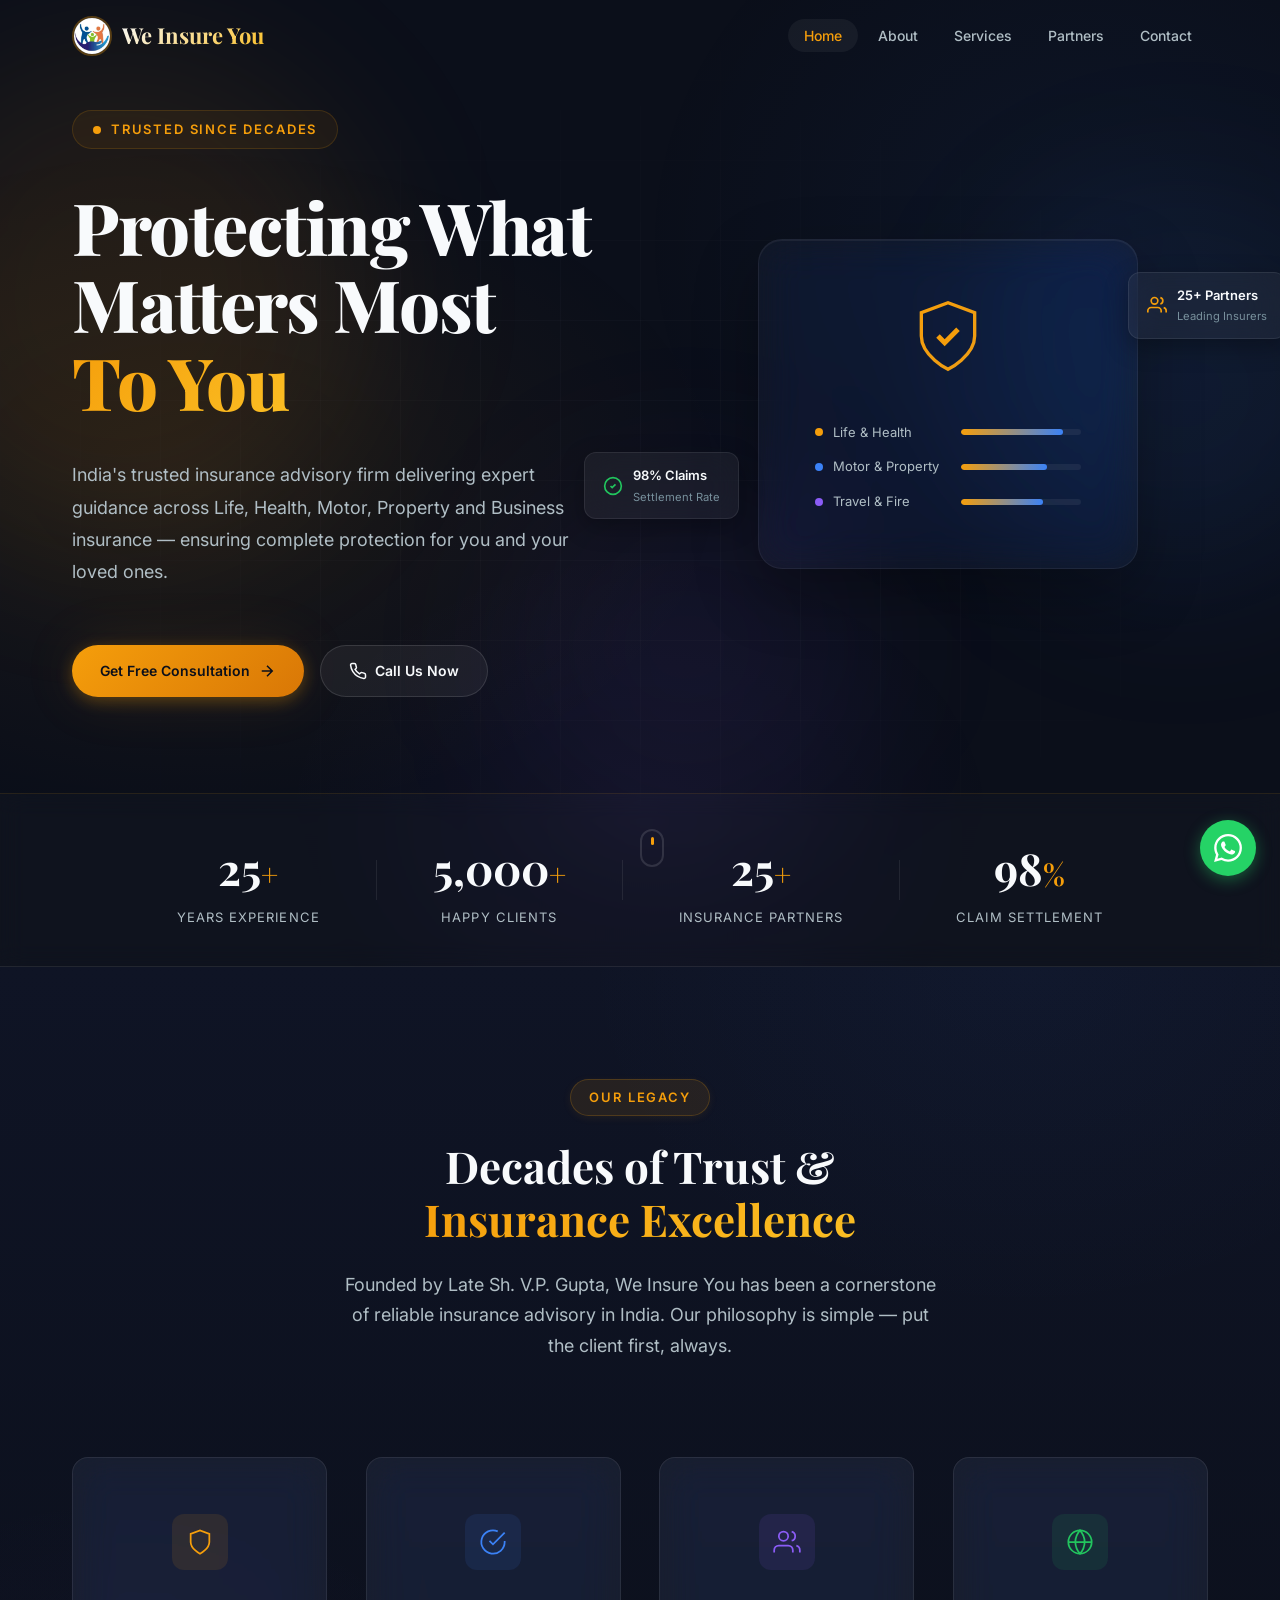
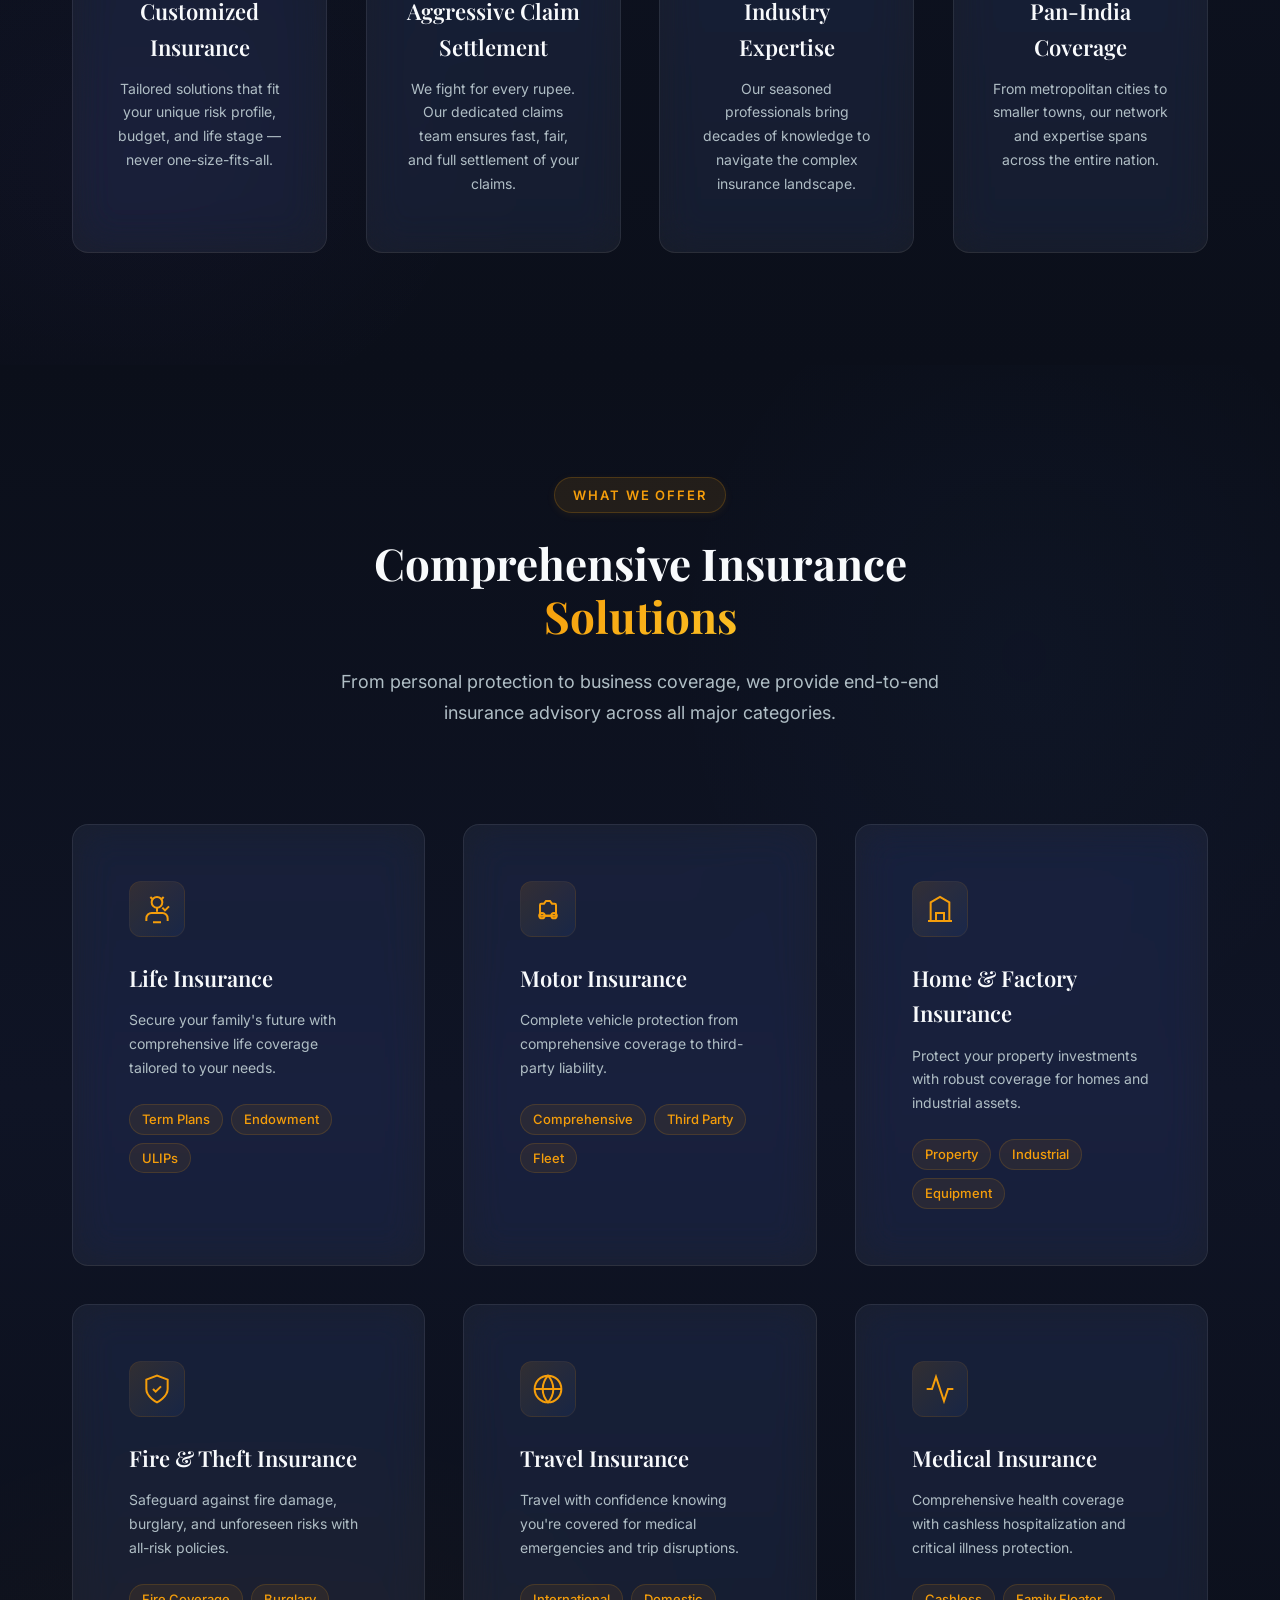
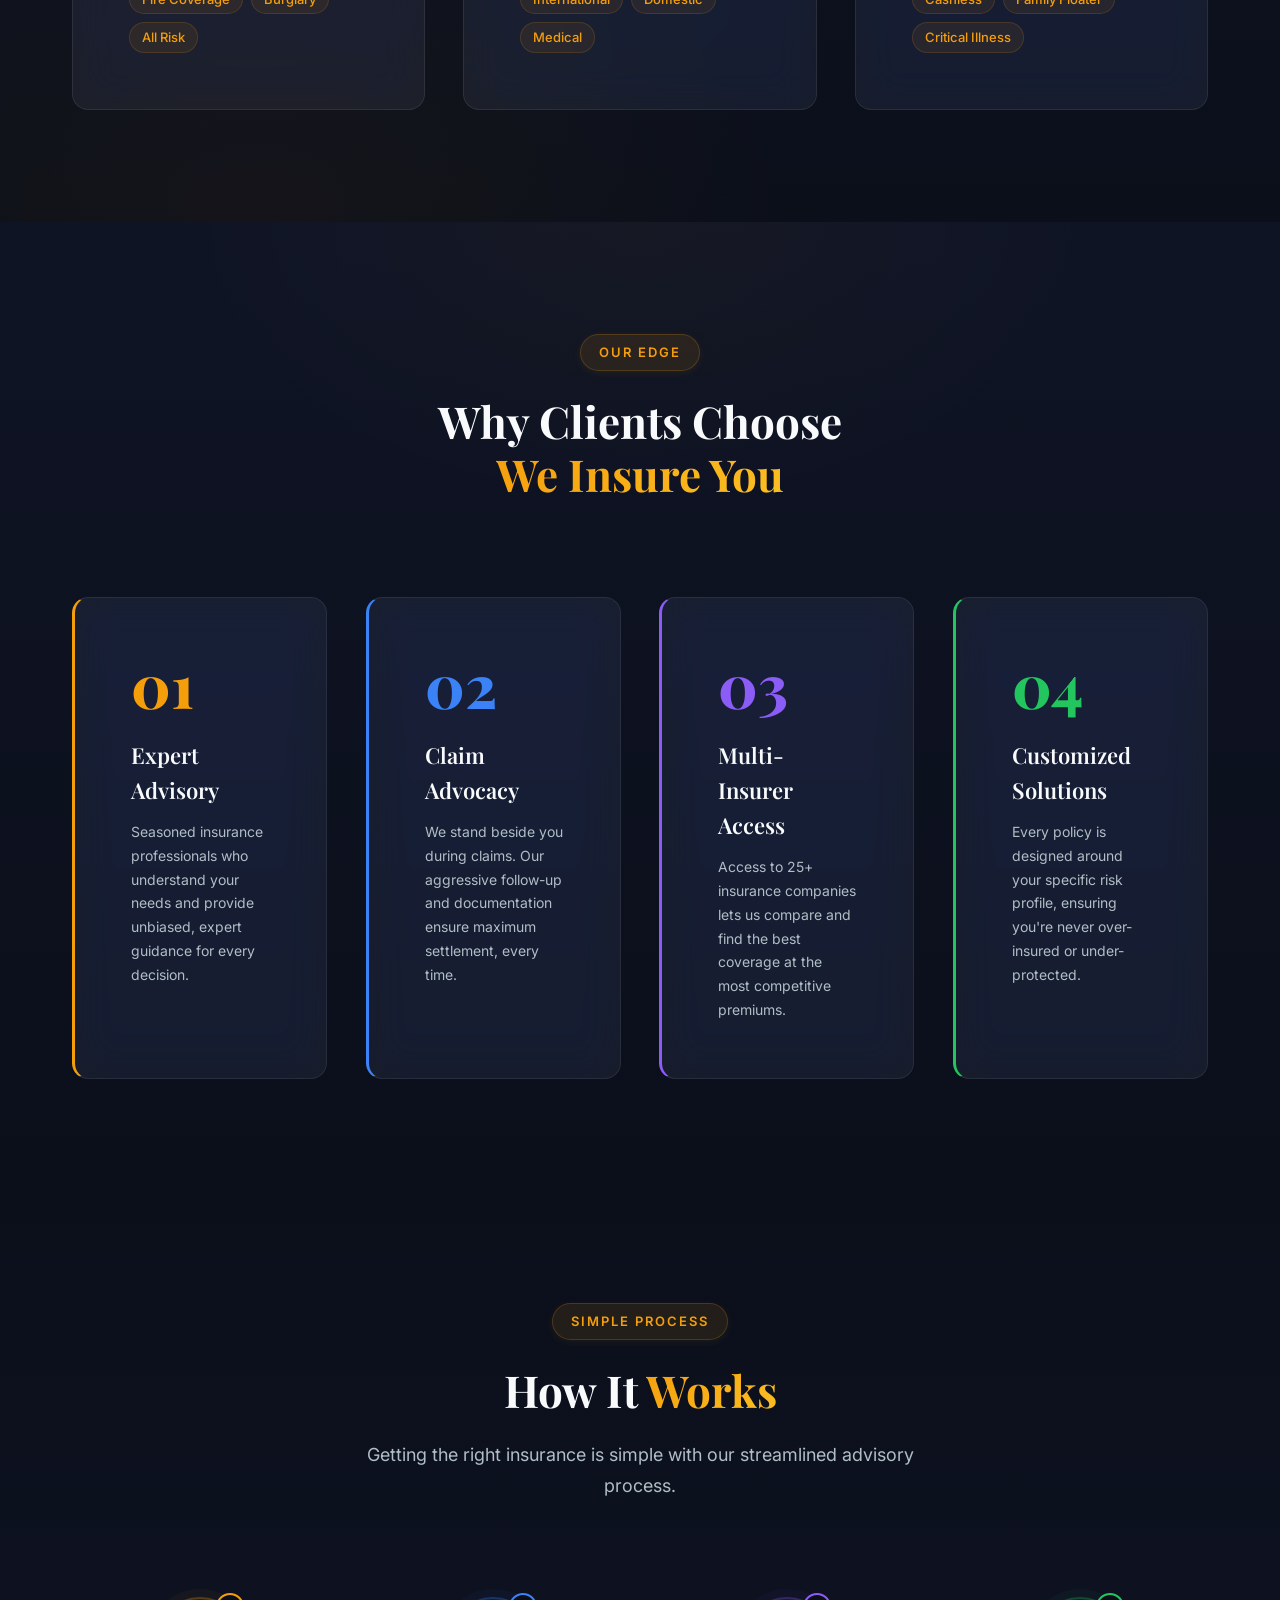
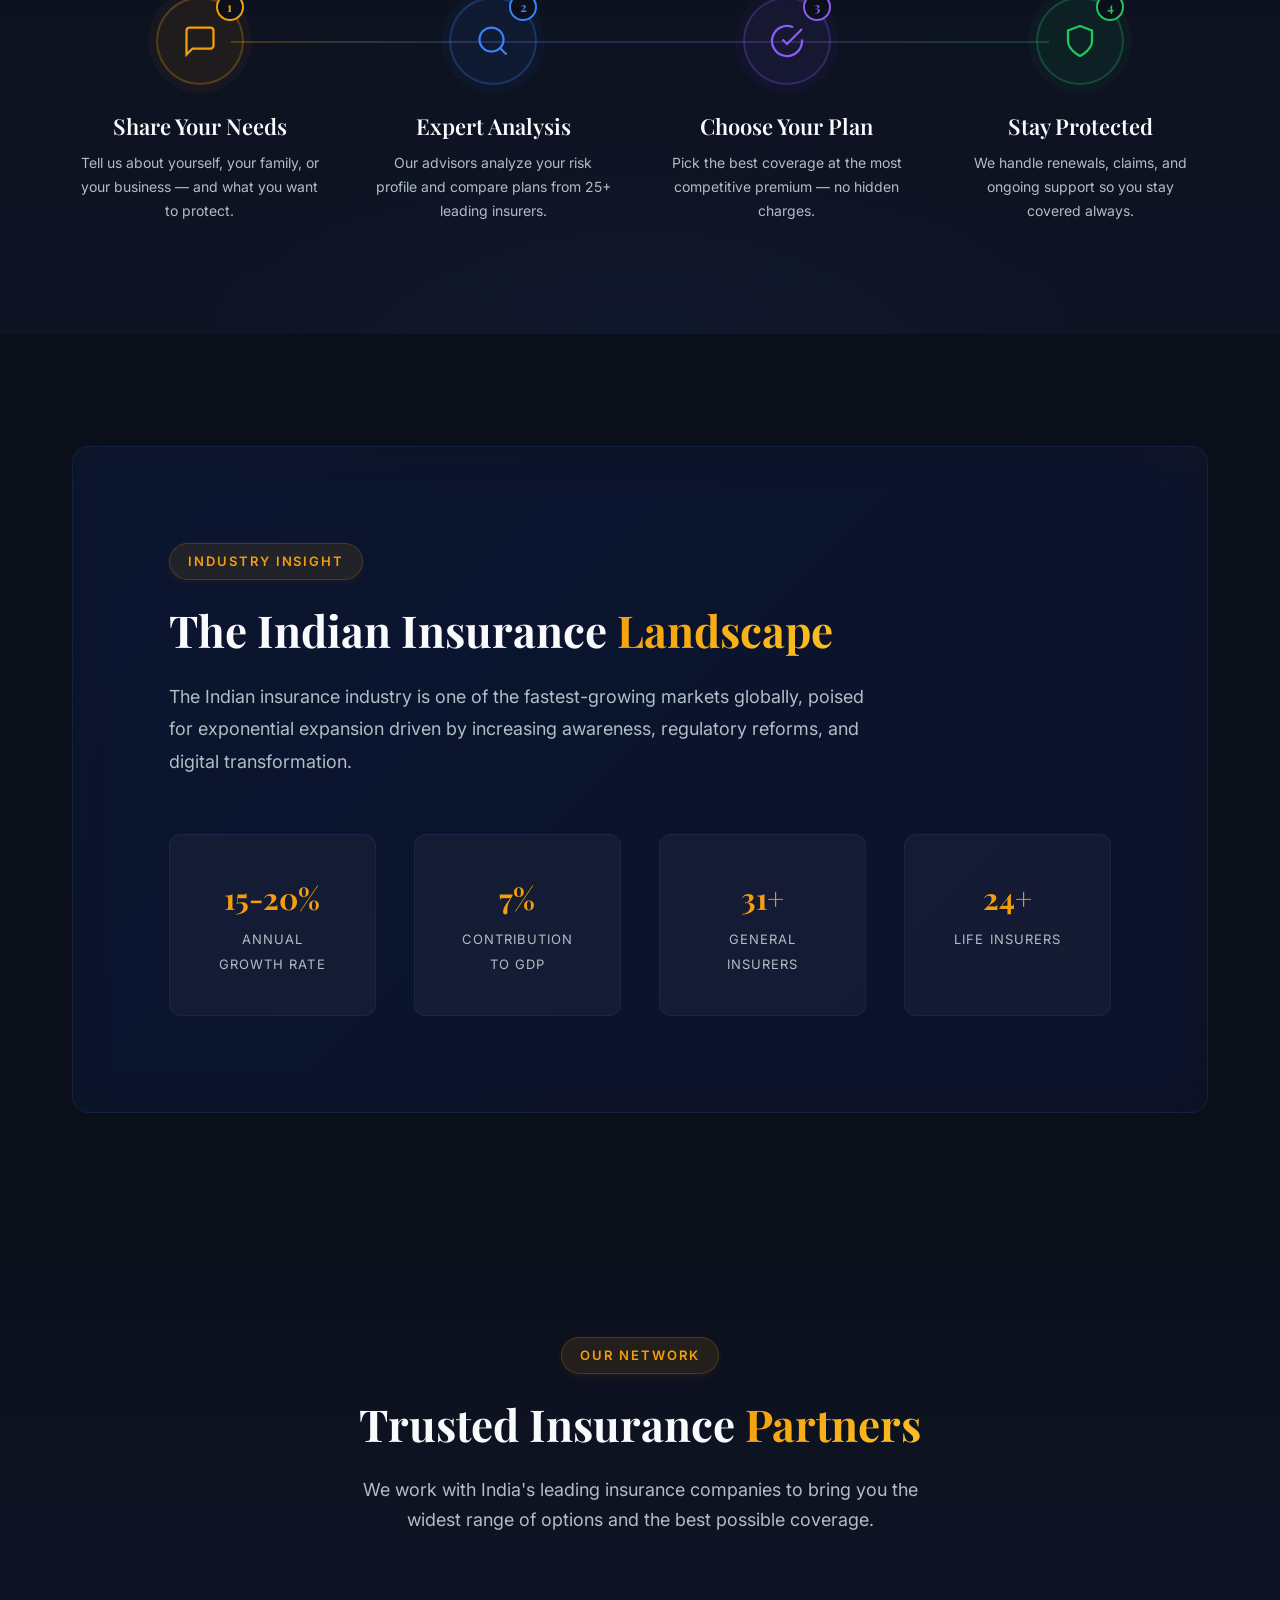
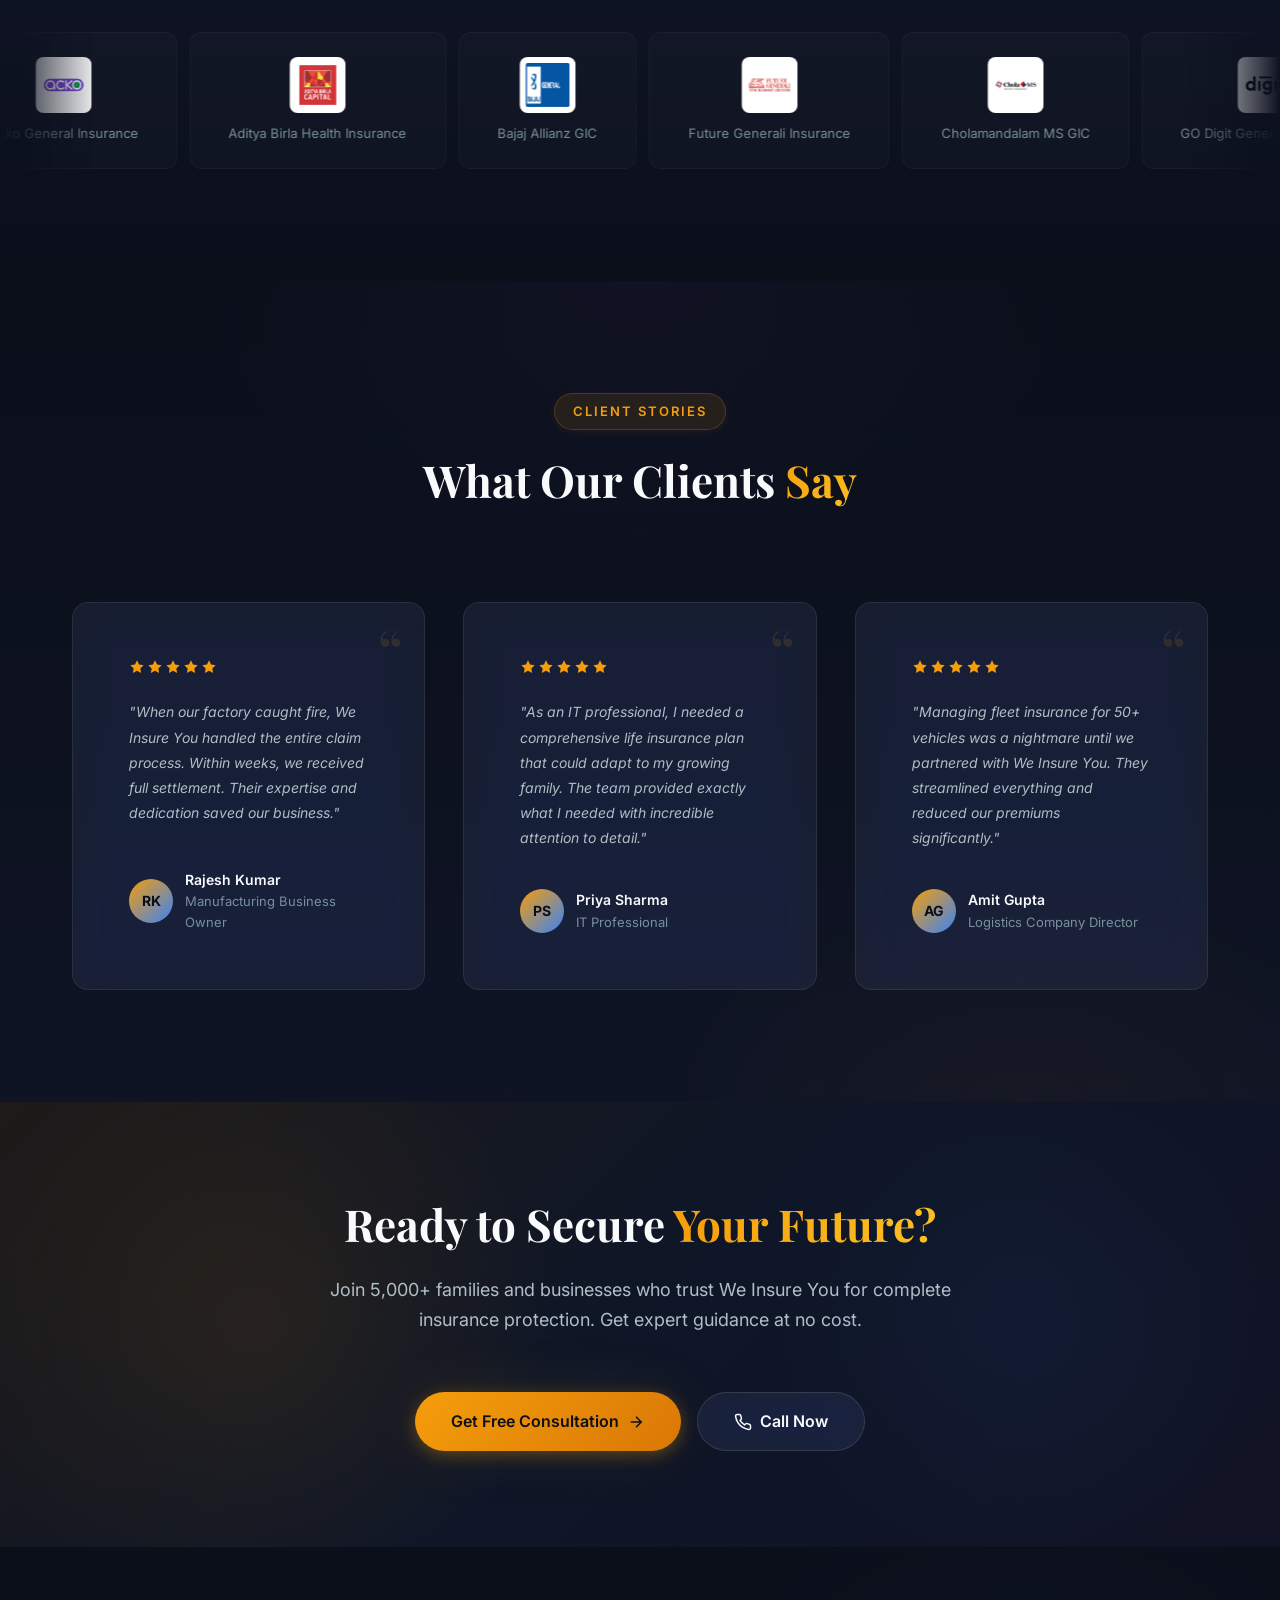
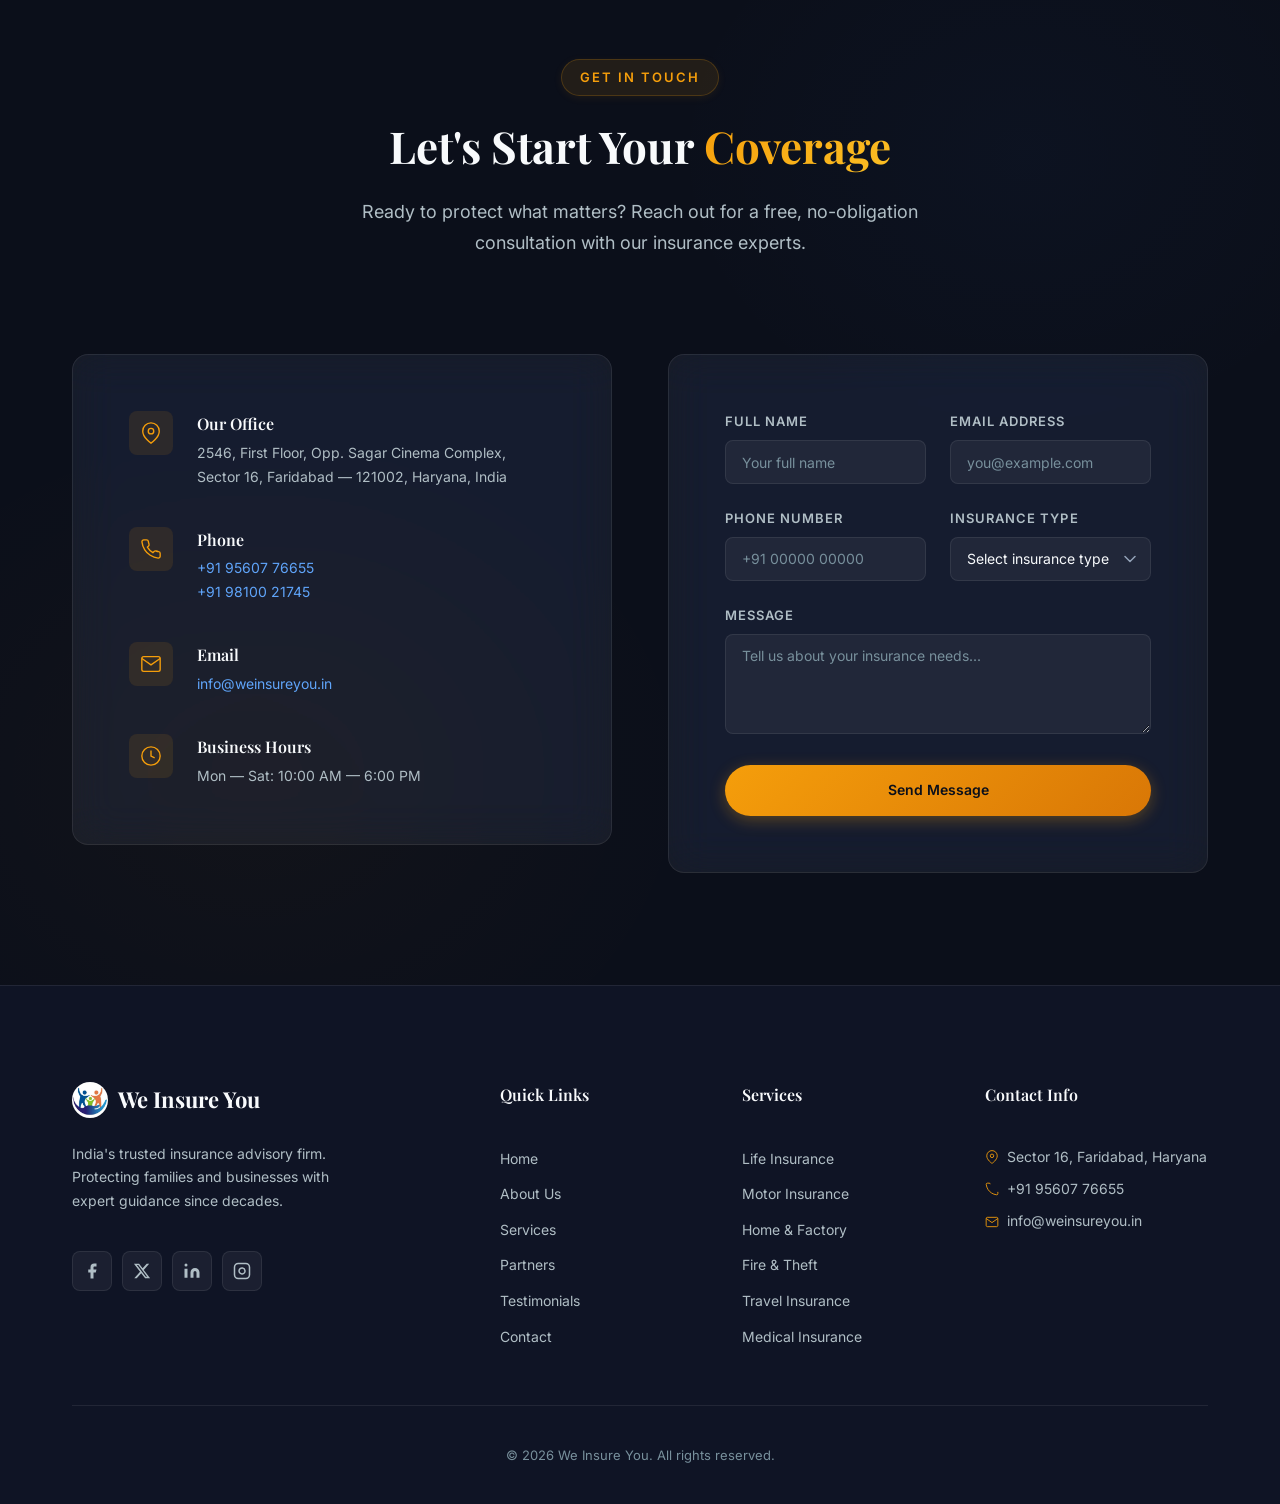
==== commit b59696d2: "Smooth page load with choreographed hero entrance - Preloader exit: spinner scales down (0.35s) befo" ====
--- a/index.html
+++ b/index.html
@@ -9,6 +9,7 @@
     <link rel="icon" type="image/jpeg" href="logo.jpg">
     <link rel="preconnect" href="https://fonts.googleapis.com">
     <link rel="preconnect" href="https://fonts.gstatic.com" crossorigin>
+    <link rel="preload" href="https://fonts.googleapis.com/css2?family=Inter:wght@300;400;500;600;700&family=Playfair+Display:wght@400;500;600;700;800;900&display=swap" as="style">
     <link rel="stylesheet" href="https://fonts.googleapis.com/css2?family=Inter:wght@300;400;500;600;700&family=Playfair+Display:wght@400;500;600;700;800;900&display=swap">
     <link rel="stylesheet" href="css/style.css">
 </head>
@@ -63,17 +64,17 @@
             </div>
             <div class="container hero__inner">
                 <div class="hero__content">
-                    <span class="hero__badge animate-on-scroll">
+                    <span class="hero__badge">
                         <span class="hero__badge-dot"></span>
                         Trusted Since Decades
                     </span>
-                    <h1 class="hero__title animate-on-scroll">
+                    <h1 class="hero__title">
                         <span class="hero__title-line">Protecting What</span>
                         <span class="hero__title-line">Matters Most</span>
                         <span class="hero__title-line hero__title-accent text-gradient-animate">To You</span>
                     </h1>
-                    <p class="hero__subtitle animate-on-scroll">India's trusted insurance advisory firm delivering expert guidance across Life, Health, Motor, Property and Business insurance &mdash; ensuring complete protection for you and your loved ones.</p>
-                    <div class="hero__ctas animate-on-scroll">
+                    <p class="hero__subtitle">India's trusted insurance advisory firm delivering expert guidance across Life, Health, Motor, Property and Business insurance &mdash; ensuring complete protection for you and your loved ones.</p>
+                    <div class="hero__ctas">
                         <a href="#contact" class="btn btn--primary btn--glow">
                             Get Free Consultation
                             <svg width="18" height="18" viewBox="0 0 24 24" fill="none" stroke="currentColor" stroke-width="2" aria-hidden="true"><path d="M5 12h14M12 5l7 7-7 7"/></svg>
@@ -84,7 +85,7 @@
                         </a>
                     </div>
                 </div>
-                <div class="hero__visual animate-on-scroll">
+                <div class="hero__visual">
                     <div class="hero__visual-card glass-card">
                         <div class="hero__visual-shield" aria-hidden="true">
                             <svg width="80" height="80" viewBox="0 0 24 24" fill="none" stroke="url(#heroShieldGrad)" stroke-width="1">
@@ -129,7 +130,7 @@
             </div>
             <div class="hero__stats-bar">
                 <div class="container">
-                    <div class="hero__stats animate-on-scroll">
+                    <div class="hero__stats">
                         <div class="hero__stat">
                             <span class="hero__stat-number" data-target="25">0</span><span class="hero__stat-suffix">+</span>
                             <span class="hero__stat-label">Years Experience</span>
--- a/css/style.css
+++ b/css/style.css
@@ -347,13 +347,19 @@
     align-items: center;
     justify-content: center;
     background: var(--bg-primary);
-    transition: opacity 0.5s var(--ease-out), visibility 0.5s;
+    transition: opacity 0.6s var(--ease-out) 0.15s, visibility 0.6s linear 0.15s;
 }
 
 .preloader.is-hidden {
     opacity: 0;
     visibility: hidden;
     pointer-events: none;
+}
+
+.preloader.is-hidden .preloader__spinner {
+    transform: scale(0.7);
+    opacity: 0;
+    transition: transform 0.35s var(--ease-out), opacity 0.25s;
 }
 
 .preloader__spinner {
@@ -909,6 +915,65 @@
 @keyframes scroll-bounce {
     0%, 100% { transform: translateY(0); opacity: 1; }
     50% { transform: translateY(12px); opacity: 0.3; }
+}
+
+/* ============================================
+   HERO ENTRANCE CHOREOGRAPHY
+   ============================================ */
+body.is-loading .hero__badge,
+body.is-loading .hero__title-line,
+body.is-loading .hero__subtitle,
+body.is-loading .hero__ctas,
+body.is-loading .hero__visual,
+body.is-loading .hero__stats,
+body.is-loading .hero__scroll-indicator {
+    opacity: 0;
+}
+
+body.is-loaded .hero__badge {
+    animation: entrance-up 0.7s var(--ease-out) 0.1s both;
+}
+
+body.is-loaded .hero__title-line:nth-child(1) {
+    animation: entrance-up 0.7s var(--ease-out) 0.25s both;
+}
+
+body.is-loaded .hero__title-line:nth-child(2) {
+    animation: entrance-up 0.7s var(--ease-out) 0.38s both;
+}
+
+body.is-loaded .hero__title-line:nth-child(3) {
+    animation: entrance-up 0.7s var(--ease-out) 0.5s both;
+}
+
+body.is-loaded .hero__subtitle {
+    animation: entrance-up 0.7s var(--ease-out) 0.6s both;
+}
+
+body.is-loaded .hero__ctas {
+    animation: entrance-up 0.8s var(--ease-out) 0.75s both;
+}
+
+body.is-loaded .hero__visual {
+    animation: entrance-scale 0.9s var(--ease-out) 0.4s both;
+}
+
+body.is-loaded .hero__stats {
+    animation: entrance-up 0.7s var(--ease-out) 1s both;
+}
+
+body.is-loaded .hero__scroll-indicator {
+    animation: entrance-up 0.5s var(--ease-out) 1.3s both;
+}
+
+@keyframes entrance-up {
+    from { opacity: 0; transform: translateY(28px); }
+    to { opacity: 1; transform: none; }
+}
+
+@keyframes entrance-scale {
+    from { opacity: 0; transform: translateX(30px) scale(0.95); }
+    to { opacity: 1; transform: none; }
 }
 
 /* ============================================
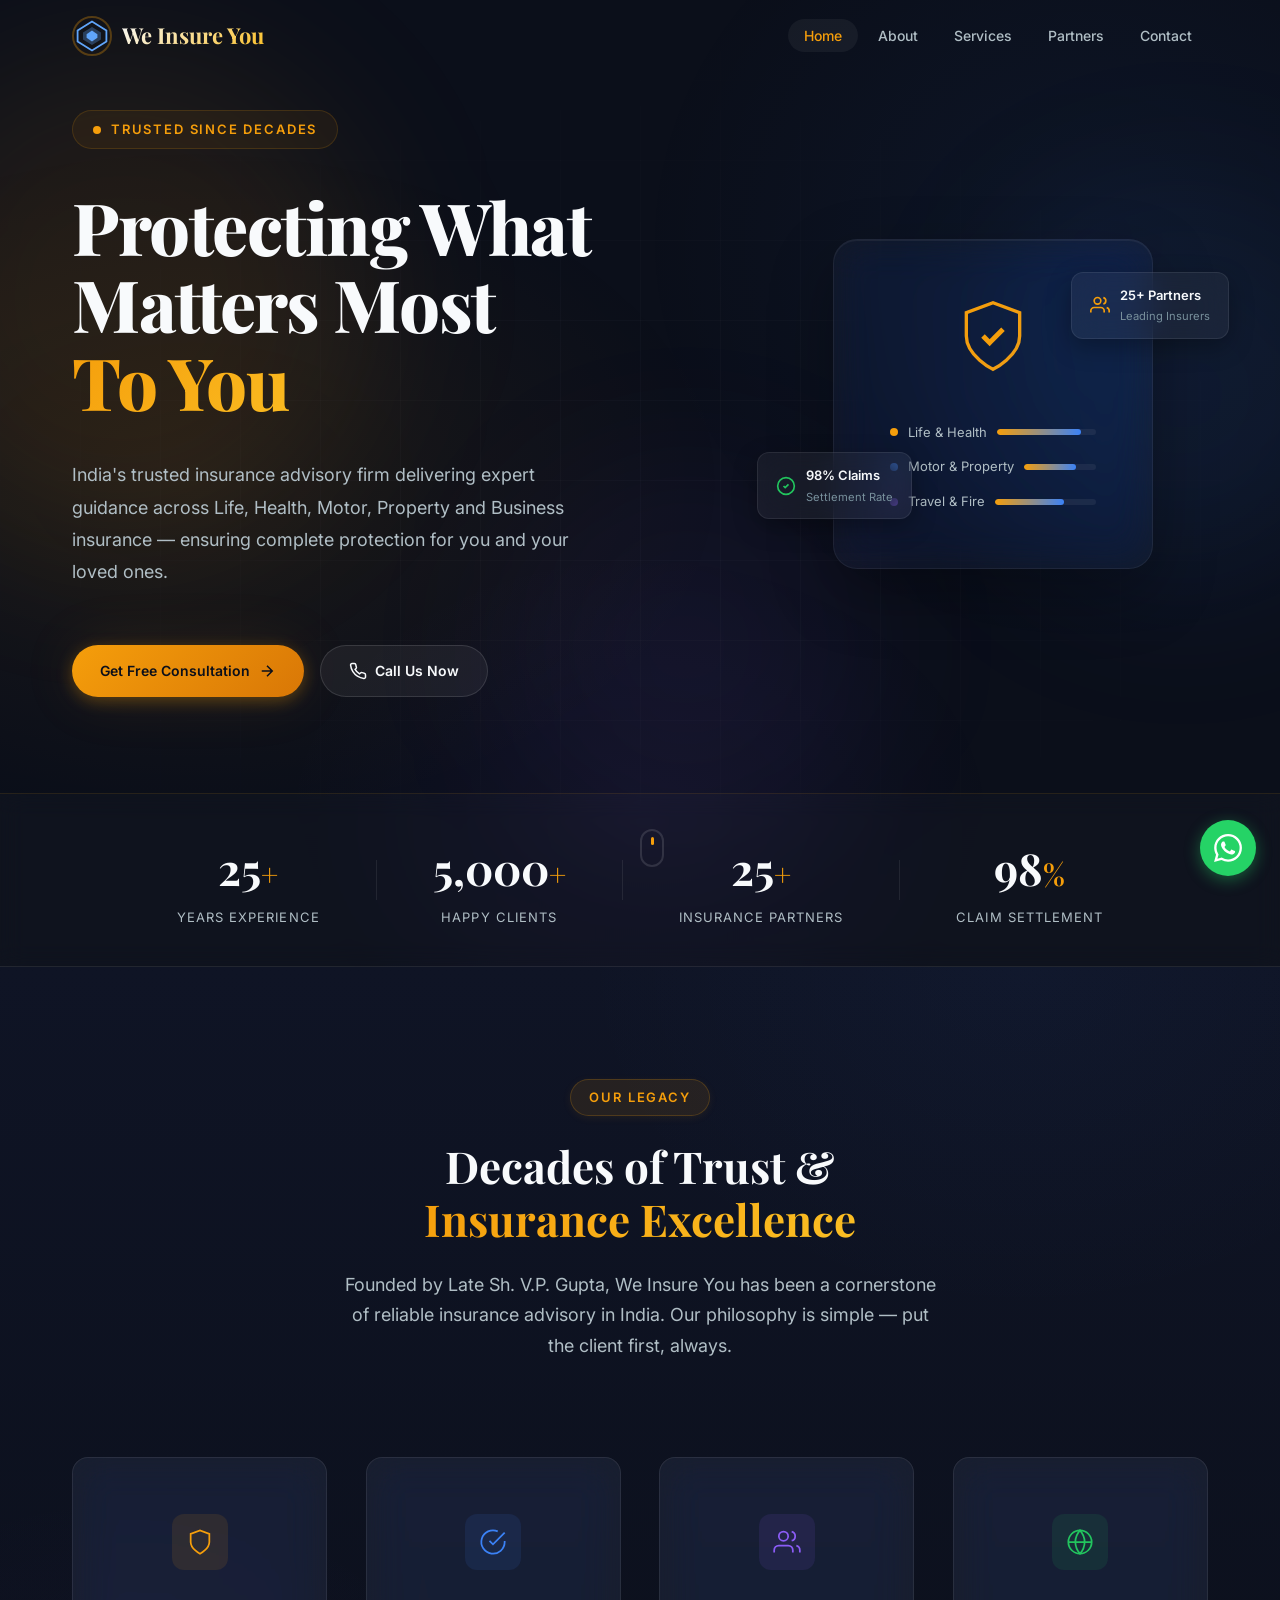
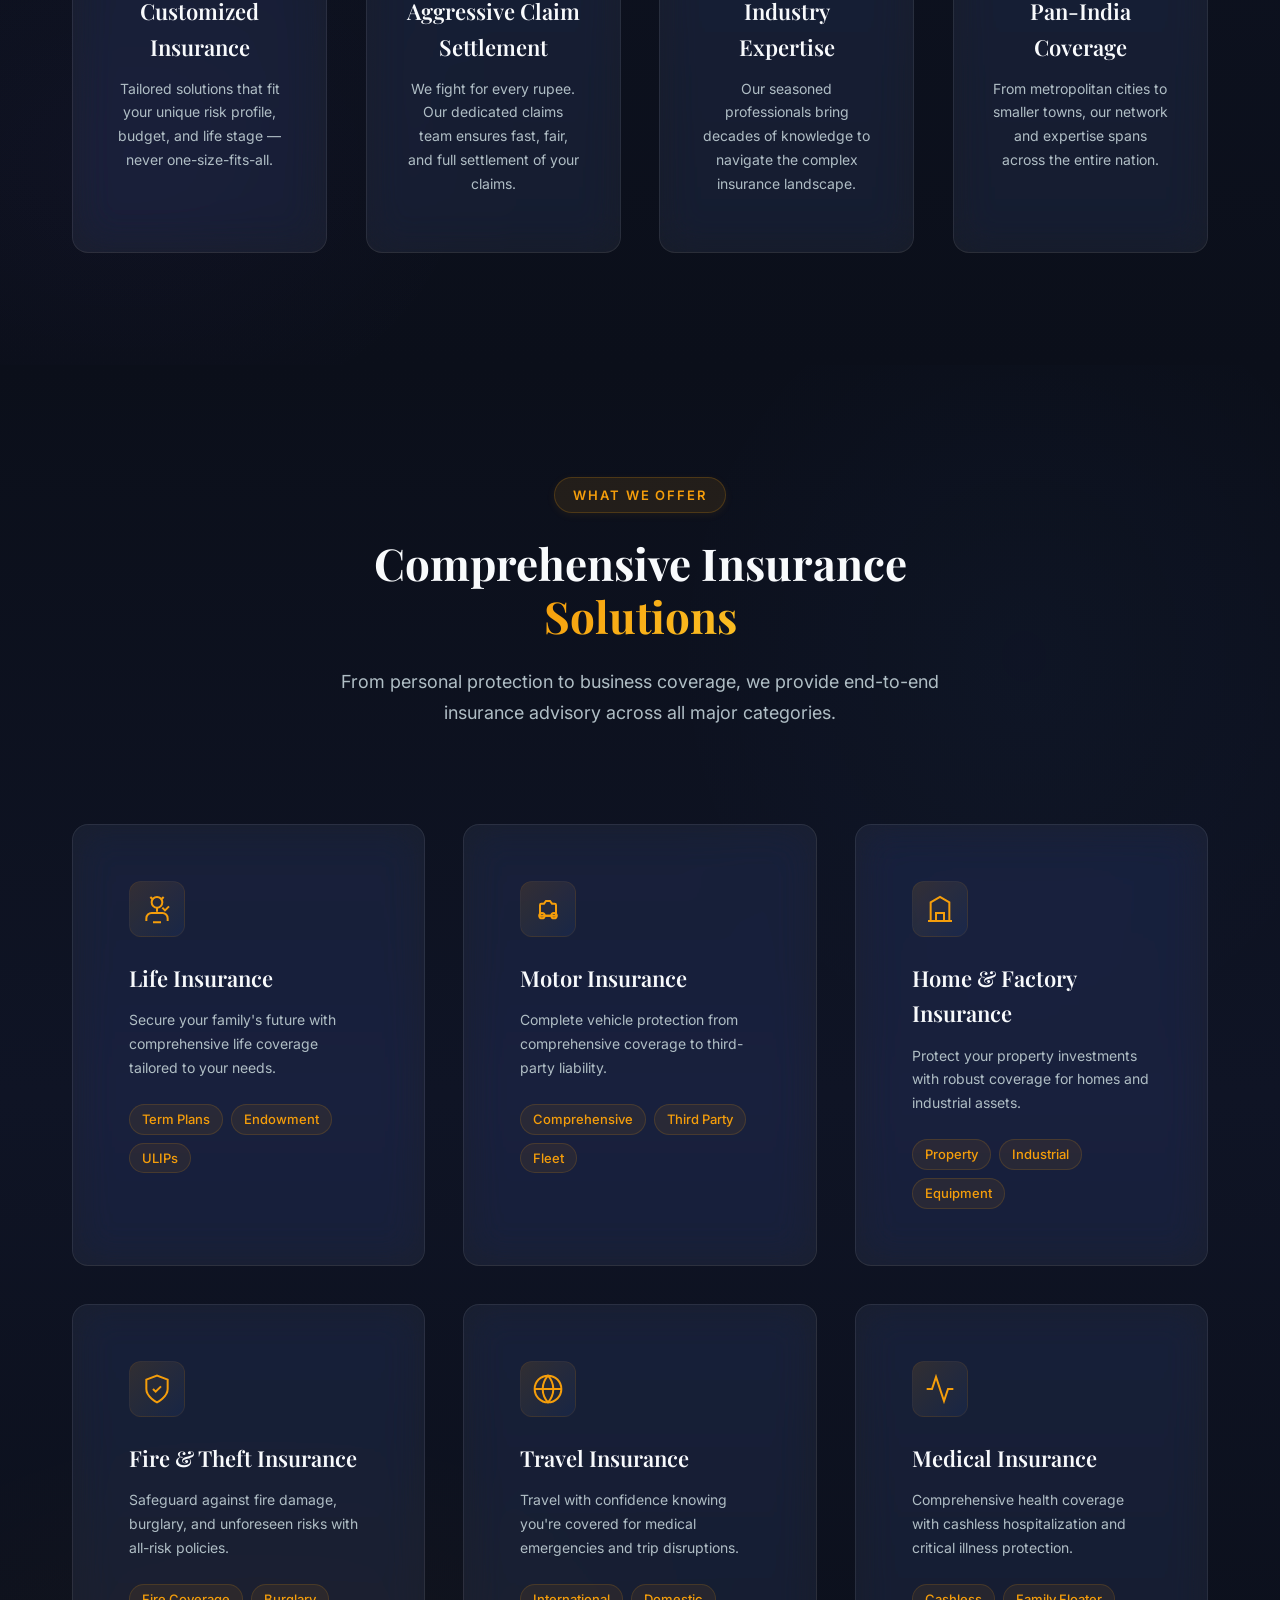
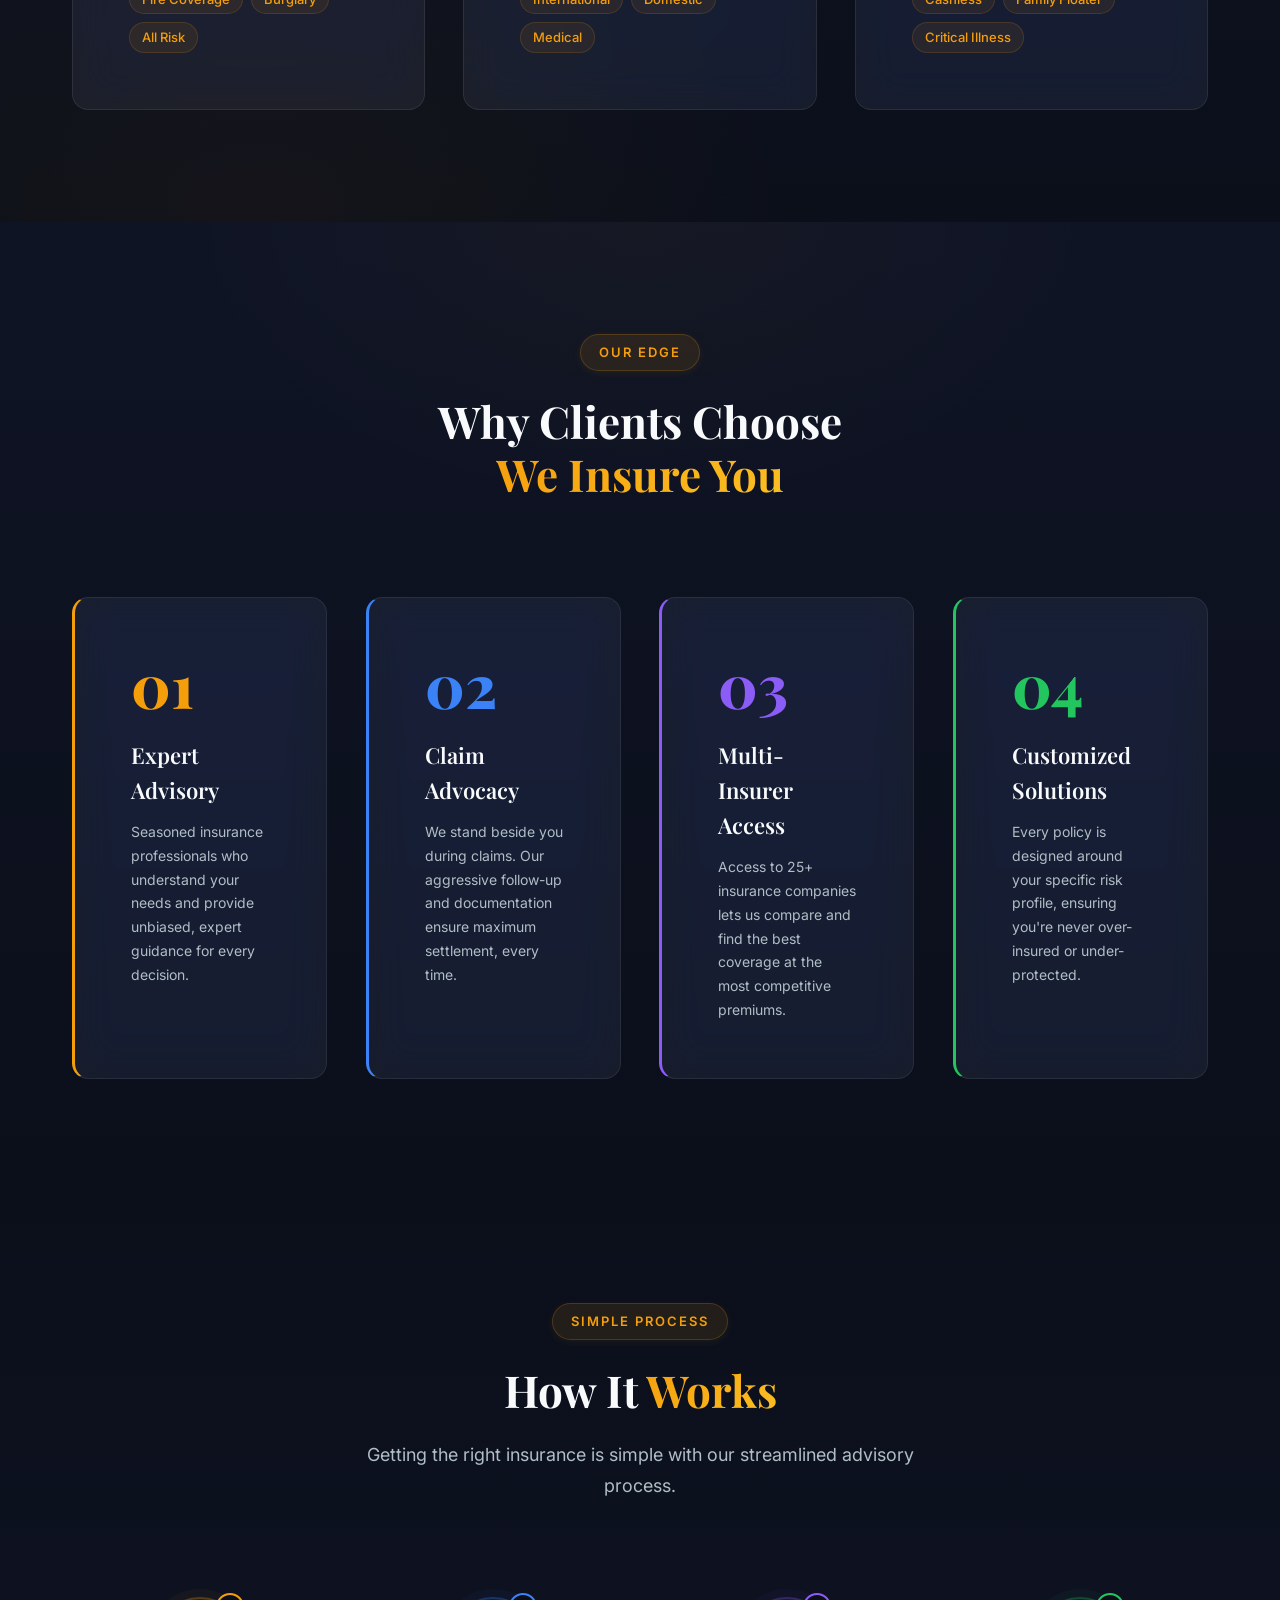
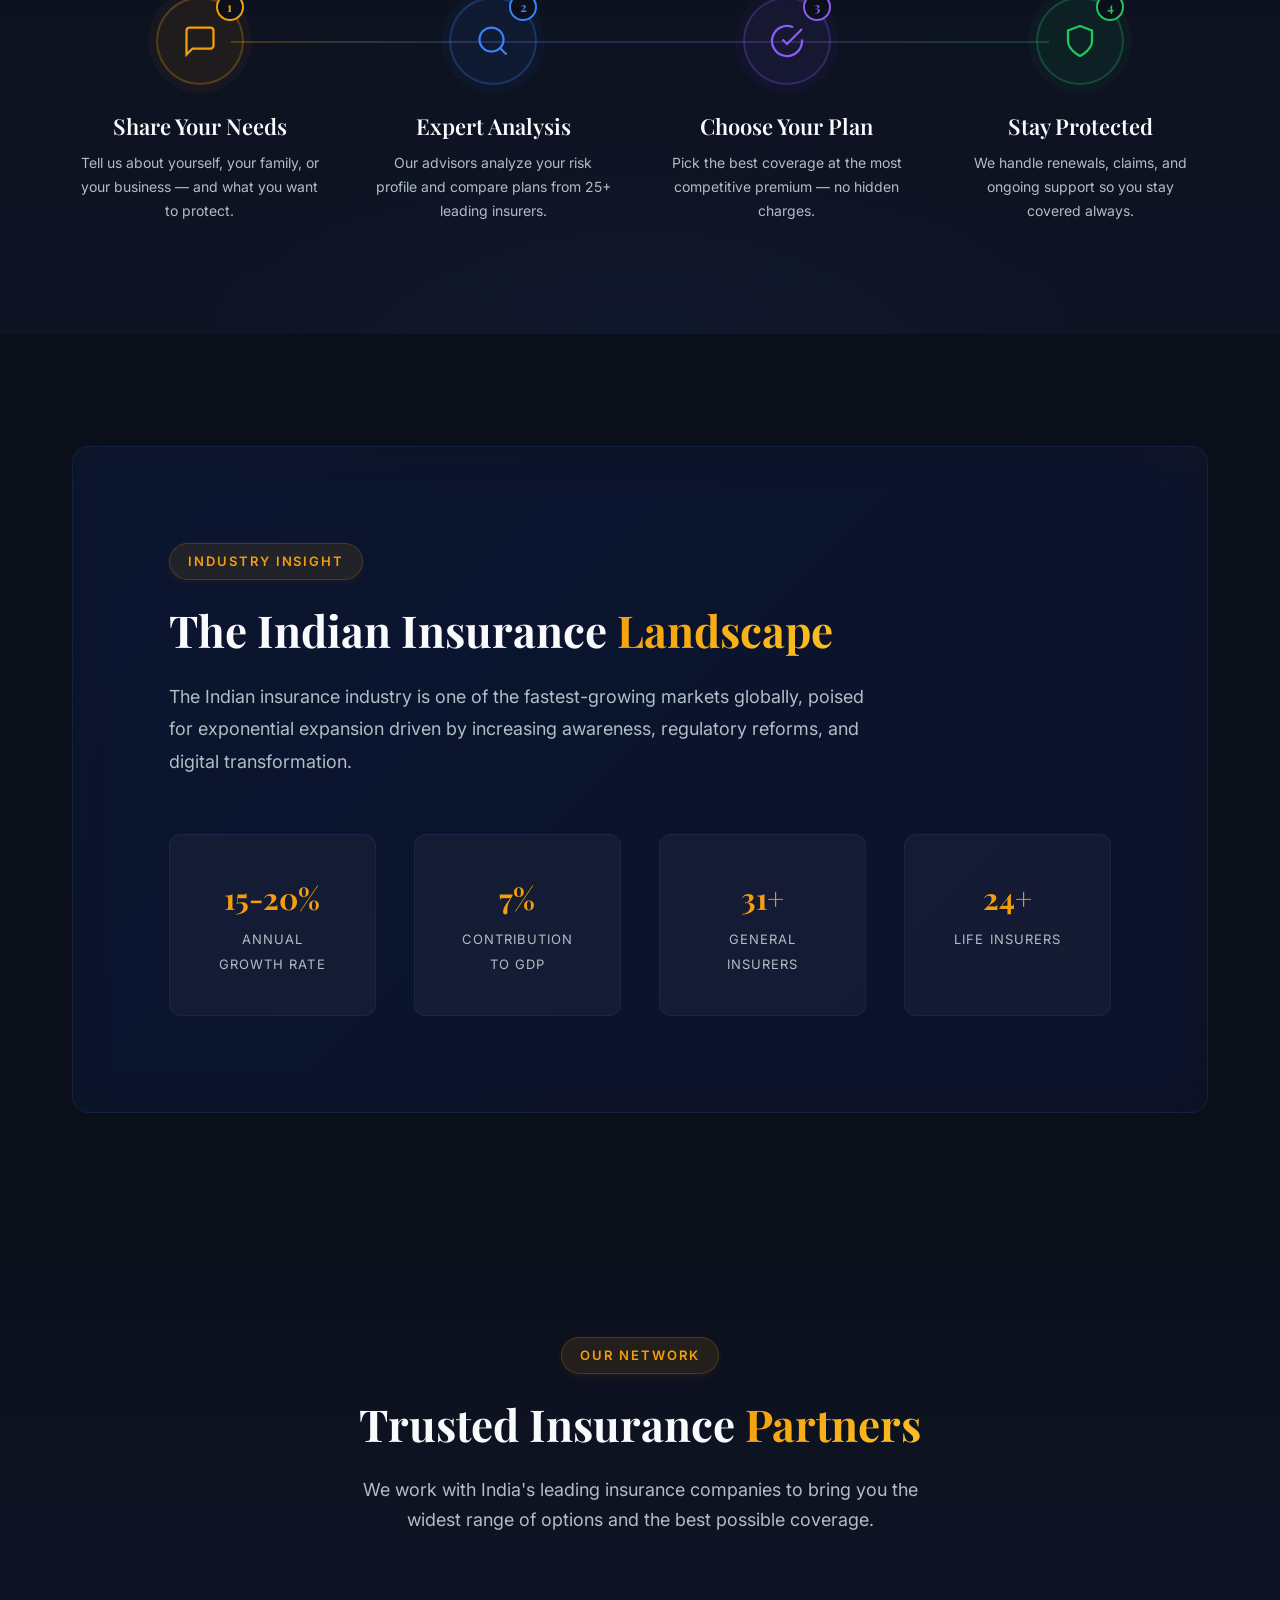
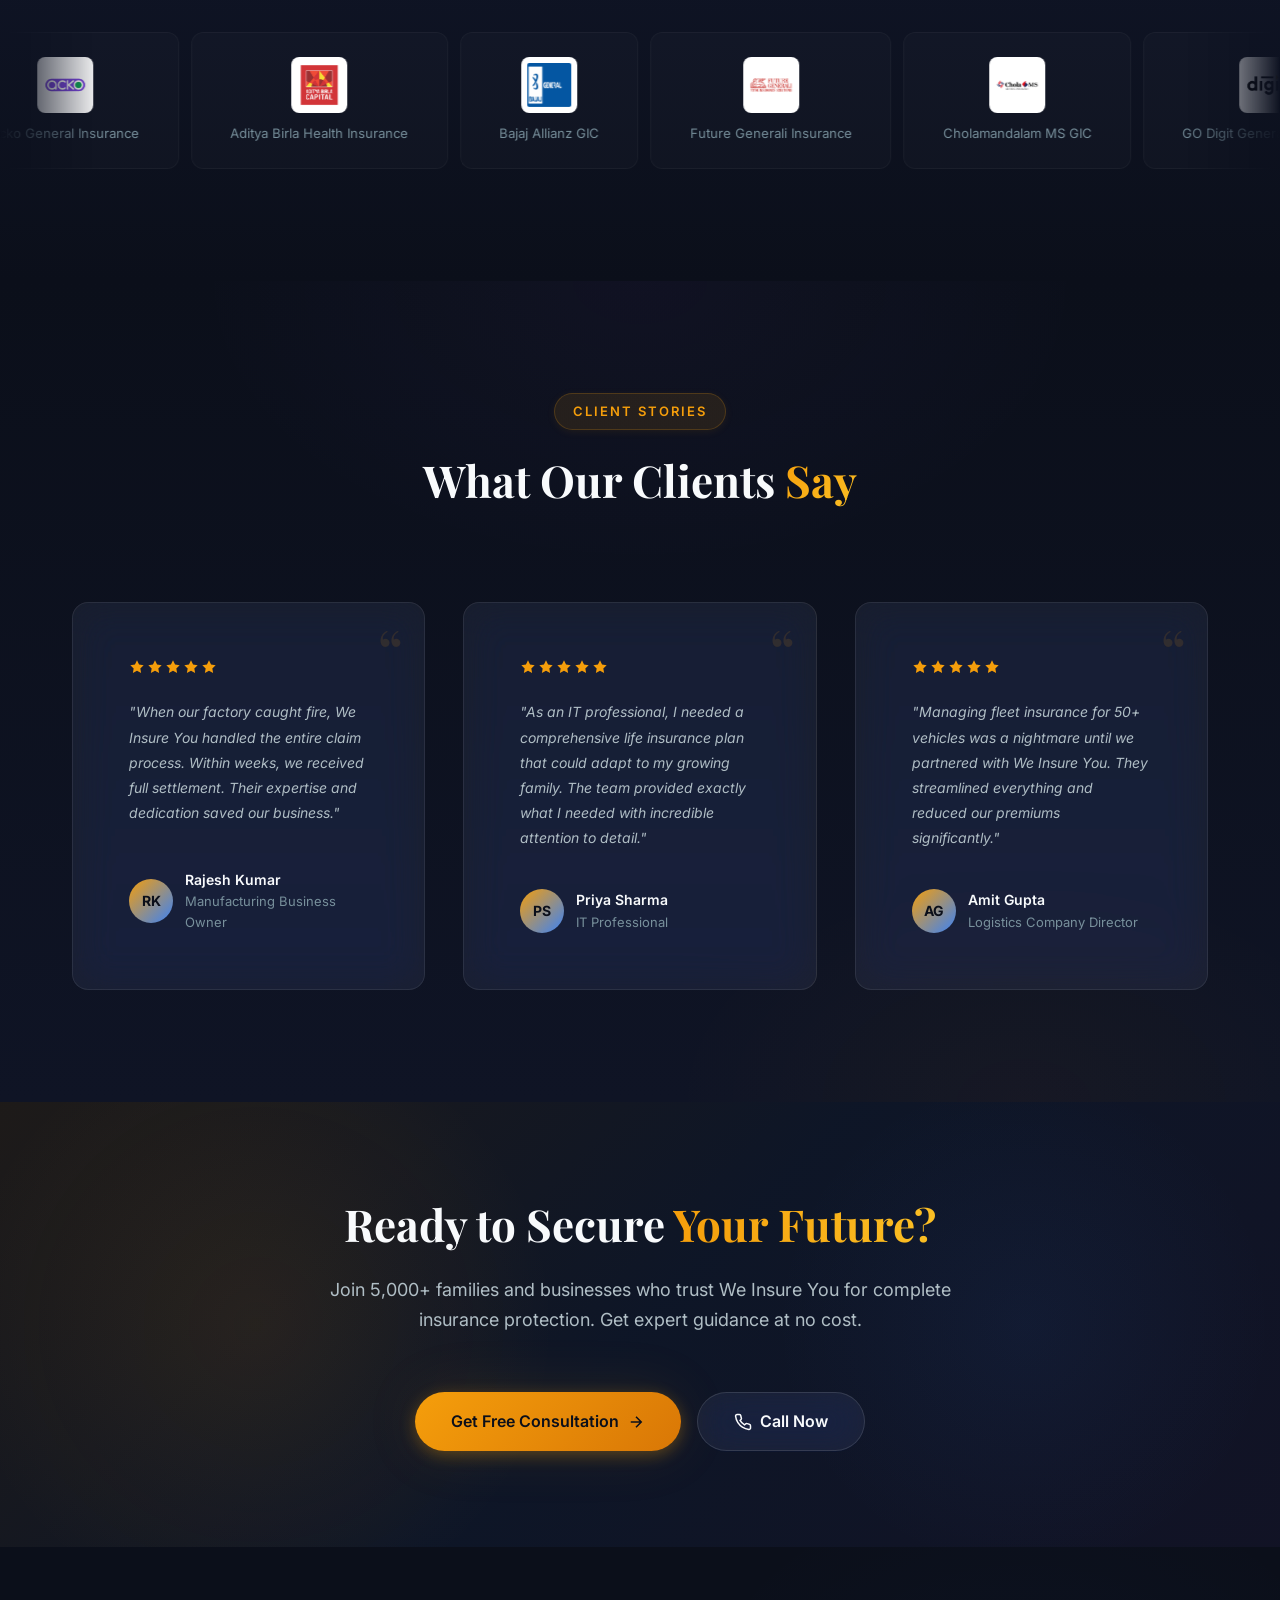
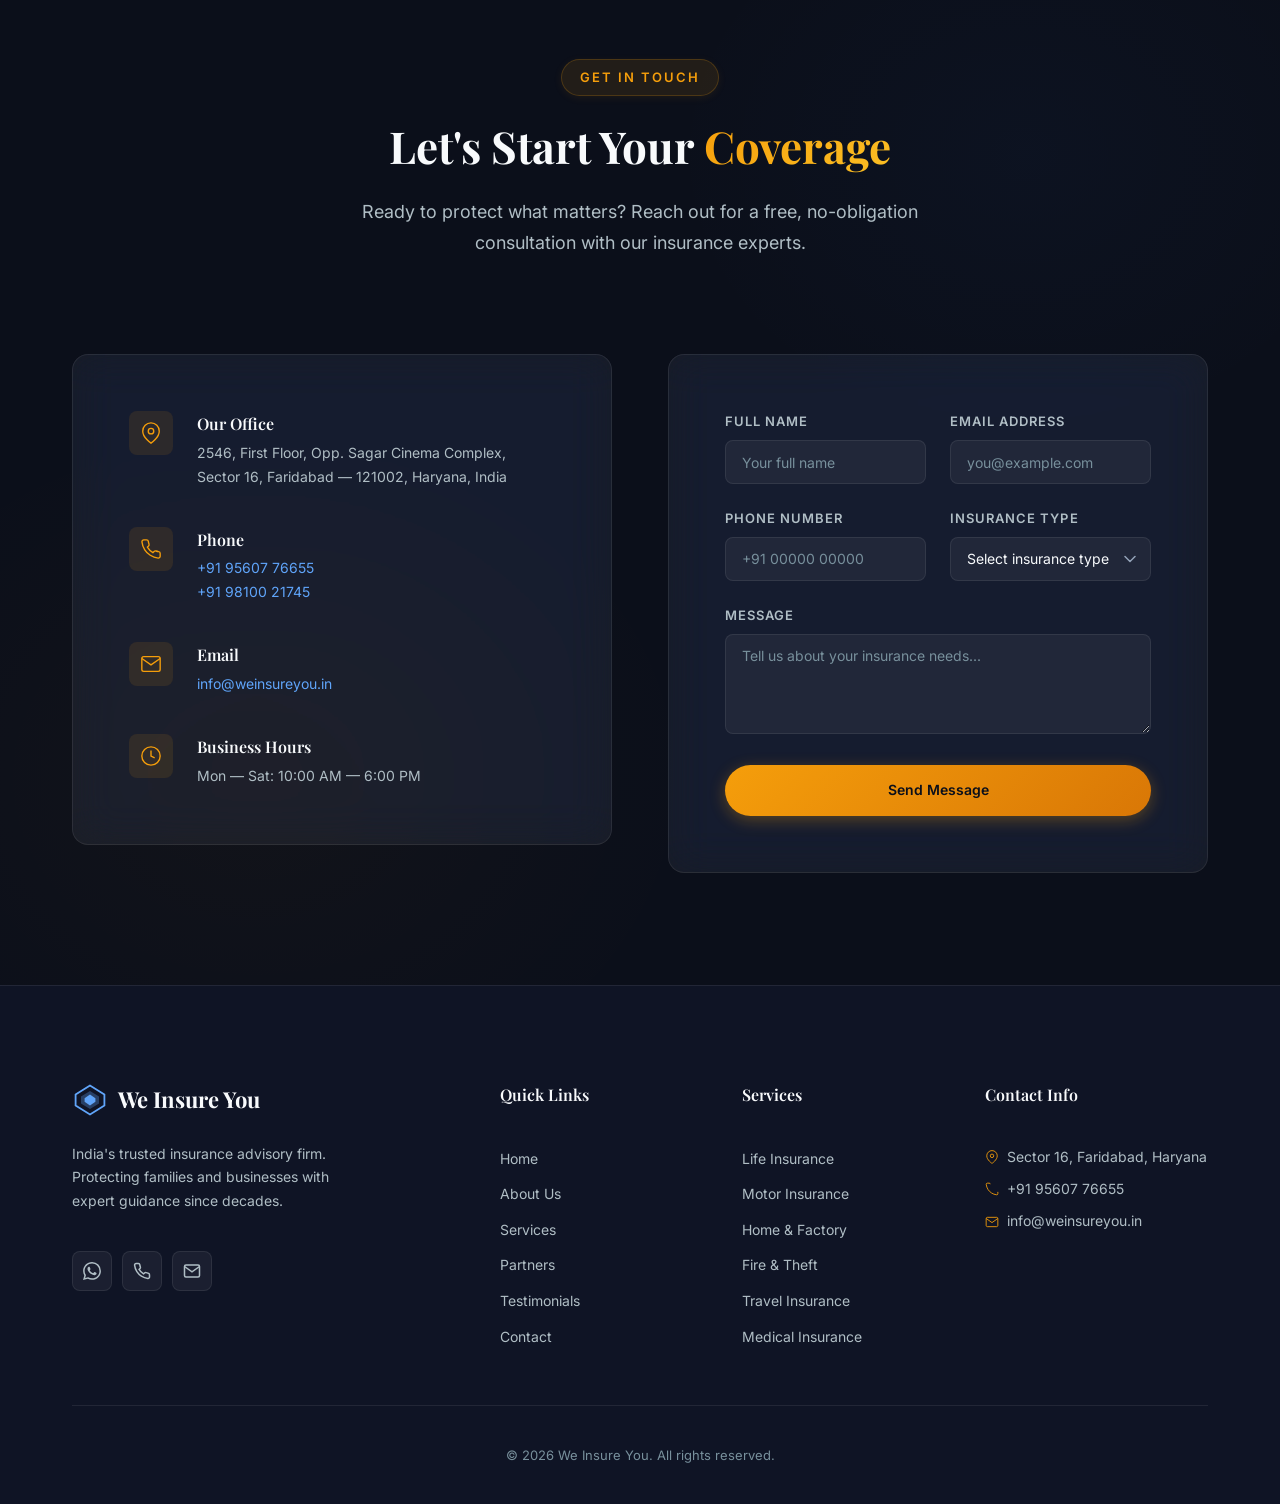
==== commit 784c0f4c: "Add SEO meta tags, fix dead links, optimize images, add 404 page - Add Open Graph and Twitter Card m" ====
--- a/index.html
+++ b/index.html
@@ -6,6 +6,18 @@
     <meta name="description" content="We Insure You - India's trusted insurance advisory firm. Expert guidance for Life, Auto, Home, Fire, Travel & Medical insurance with 25+ years of experience.">
     <meta name="theme-color" content="#0B0F1A">
     <title>We Insure You | India's Trusted Insurance Advisory</title>
+    <link rel="canonical" href="https://weinsureyou.in/">
+    <meta property="og:type" content="website">
+    <meta property="og:url" content="https://weinsureyou.in/">
+    <meta property="og:title" content="We Insure You | India's Trusted Insurance Advisory">
+    <meta property="og:description" content="India's trusted insurance advisory firm. Expert guidance for Life, Health, Motor, Property & Business insurance with 25+ years of experience and 98% claim settlement rate.">
+    <meta property="og:image" content="https://weinsureyou.in/logo.jpg">
+    <meta property="og:site_name" content="We Insure You">
+    <meta name="twitter:card" content="summary">
+    <meta name="twitter:title" content="We Insure You | India's Trusted Insurance Advisory">
+    <meta name="twitter:description" content="India's trusted insurance advisory firm. Expert guidance for Life, Health, Motor, Property & Business insurance with 25+ years of experience.">
+    <meta name="twitter:image" content="https://weinsureyou.in/logo.jpg">
+    <link rel="icon" type="image/svg+xml" href="logo.svg">
     <link rel="icon" type="image/jpeg" href="logo.jpg">
     <link rel="preconnect" href="https://fonts.googleapis.com">
     <link rel="preconnect" href="https://fonts.gstatic.com" crossorigin>
@@ -21,7 +33,7 @@
     <div id="preloader" class="preloader" aria-hidden="true">
         <div class="preloader__spinner">
             <div class="preloader__ring"></div>
-            <img src="logo.jpg" alt="" class="preloader__logo" width="48" height="48">
+            <img src="logo.svg" alt="" class="preloader__logo" width="48" height="48">
         </div>
     </div>
 
@@ -29,7 +41,7 @@
     <header class="navbar" id="navbar" role="banner">
         <div class="container navbar__inner">
             <a href="#home" class="navbar__brand" aria-label="We Insure You - Home">
-                <img src="logo.jpg" alt="We Insure You logo" class="navbar__logo" width="44" height="44">
+                <img src="logo.svg" alt="We Insure You logo" class="navbar__logo" width="44" height="44">
                 <span class="navbar__title">We Insure You</span>
             </a>
             <nav class="navbar__nav" id="navMenu" role="navigation" aria-label="Main navigation">
@@ -826,22 +838,19 @@
             <div class="footer__grid">
                 <div class="footer__brand">
                     <a href="#home" class="footer__logo-link">
-                        <img src="logo.jpg" alt="We Insure You" class="footer__logo" width="40" height="40">
+                        <img src="logo.svg" alt="We Insure You" class="footer__logo" width="40" height="40">
                         <span class="footer__logo-text">We Insure You</span>
                     </a>
                     <p class="footer__description">India's trusted insurance advisory firm. Protecting families and businesses with expert guidance since decades.</p>
                     <div class="footer__social">
-                        <a href="#" class="footer__social-link" aria-label="Facebook">
-                            <svg width="18" height="18" viewBox="0 0 24 24" fill="currentColor" aria-hidden="true"><path d="M18 2h-3a5 5 0 0 0-5 5v3H7v4h3v8h4v-8h3l1-4h-4V7a1 1 0 0 1 1-1h3z"/></svg>
+                        <a href="https://wa.me/919560776655" class="footer__social-link" aria-label="WhatsApp" target="_blank" rel="noopener noreferrer">
+                            <svg width="18" height="18" viewBox="0 0 24 24" fill="currentColor" aria-hidden="true"><path d="M17.472 14.382c-.297-.149-1.758-.867-2.03-.967-.273-.099-.471-.148-.67.15-.197.297-.767.966-.94 1.164-.173.199-.347.223-.644.075-.297-.15-1.255-.463-2.39-1.475-.883-.788-1.48-1.761-1.653-2.059-.173-.297-.018-.458.13-.606.134-.133.298-.347.446-.52.149-.174.198-.298.298-.497.099-.198.05-.371-.025-.52-.075-.149-.669-1.612-.916-2.207-.242-.579-.487-.5-.669-.51-.173-.008-.371-.01-.57-.01-.198 0-.52.074-.792.372-.272.297-1.04 1.016-1.04 2.479 0 1.462 1.065 2.875 1.213 3.074.149.198 2.096 3.2 5.077 4.487.709.306 1.262.489 1.694.625.712.227 1.36.195 1.871.118.571-.085 1.758-.719 2.006-1.413.248-.694.248-1.289.173-1.413-.074-.124-.272-.198-.57-.347m-5.421 7.403h-.004a9.87 9.87 0 0 1-5.031-1.378l-.361-.214-3.741.982.998-3.648-.235-.374a9.86 9.86 0 0 1-1.51-5.26c.001-5.45 4.436-9.884 9.888-9.884 2.64 0 5.122 1.03 6.988 2.898a9.825 9.825 0 0 1 2.893 6.994c-.003 5.45-4.437 9.884-9.885 9.884m8.413-18.297A11.815 11.815 0 0 0 12.05 0C5.495 0 .16 5.335.157 11.892c0 2.096.547 4.142 1.588 5.945L.057 24l6.305-1.654a11.882 11.882 0 0 0 5.683 1.448h.005c6.554 0 11.89-5.335 11.893-11.893a11.821 11.821 0 0 0-3.48-8.413z"/></svg>
                         </a>
-                        <a href="#" class="footer__social-link" aria-label="Twitter">
-                            <svg width="18" height="18" viewBox="0 0 24 24" fill="currentColor" aria-hidden="true"><path d="M18.244 2.25h3.308l-7.227 8.26 8.502 11.24H16.17l-5.214-6.817L4.99 21.75H1.68l7.73-8.835L1.254 2.25H8.08l4.713 6.231zm-1.161 17.52h1.833L7.084 4.126H5.117z"/></svg>
+                        <a href="tel:+919560776655" class="footer__social-link" aria-label="Call Us">
+                            <svg width="18" height="18" viewBox="0 0 24 24" fill="none" stroke="currentColor" stroke-width="2" aria-hidden="true"><path d="M22 16.92v3a2 2 0 0 1-2.18 2 19.79 19.79 0 0 1-8.63-3.07 19.5 19.5 0 0 1-6-6 19.79 19.79 0 0 1-3.07-8.67A2 2 0 0 1 4.11 2h3a2 2 0 0 1 2 1.72 12.84 12.84 0 0 0 .7 2.81 2 2 0 0 1-.45 2.11L8.09 9.91a16 16 0 0 0 6 6l1.27-1.27a2 2 0 0 1 2.11-.45 12.84 12.84 0 0 0 2.81.7A2 2 0 0 1 22 16.92z"/></svg>
                         </a>
-                        <a href="#" class="footer__social-link" aria-label="LinkedIn">
-                            <svg width="18" height="18" viewBox="0 0 24 24" fill="currentColor" aria-hidden="true"><path d="M16 8a6 6 0 0 1 6 6v7h-4v-7a2 2 0 0 0-2-2 2 2 0 0 0-2 2v7h-4v-7a6 6 0 0 1 6-6z"/><rect x="2" y="9" width="4" height="12"/><circle cx="4" cy="4" r="2"/></svg>
-                        </a>
-                        <a href="#" class="footer__social-link" aria-label="Instagram">
-                            <svg width="18" height="18" viewBox="0 0 24 24" fill="none" stroke="currentColor" stroke-width="2" aria-hidden="true"><rect x="2" y="2" width="20" height="20" rx="5" ry="5"/><path d="M16 11.37A4 4 0 1 1 12.63 8 4 4 0 0 1 16 11.37z"/><line x1="17.5" y1="6.5" x2="17.51" y2="6.5"/></svg>
+                        <a href="mailto:info@weinsureyou.in" class="footer__social-link" aria-label="Email Us">
+                            <svg width="18" height="18" viewBox="0 0 24 24" fill="none" stroke="currentColor" stroke-width="2" aria-hidden="true"><path d="M4 4h16c1.1 0 2 .9 2 2v12c0 1.1-.9 2-2 2H4c-1.1 0-2-.9-2-2V6c0-1.1.9-2 2-2z"/><polyline points="22,6 12,13 2,6"/></svg>
                         </a>
                     </div>
                 </div>
--- a/css/style.css
+++ b/css/style.css
@@ -532,6 +532,7 @@
 .hero {
     position: relative;
     min-height: 100vh;
+    min-height: 100dvh;
     display: flex;
     flex-direction: column;
     justify-content: center;
@@ -624,7 +625,7 @@
     z-index: 1;
     display: grid;
     grid-template-columns: 1fr 1fr;
-    gap: var(--space-3xl);
+    gap: clamp(2rem, 1.5rem + 3vw, 6rem);
     align-items: center;
 }
 
@@ -710,6 +711,7 @@
     display: flex;
     justify-content: center;
     align-items: center;
+    overflow: visible;
 }
 
 .hero__visual-card {
@@ -723,7 +725,7 @@
     border: 1px solid rgba(255, 255, 255, 0.06);
     box-shadow: 0 24px 64px rgba(0, 0, 0, 0.3), inset 0 1px 0 rgba(255, 255, 255, 0.05);
     width: 100%;
-    max-width: 380px;
+    max-width: clamp(280px, 20vw + 140px, 380px);
 }
 
 .hero__visual-shield {
@@ -815,13 +817,13 @@
 
 .hero__visual-float--claim {
     bottom: 15%;
-    left: -20%;
+    left: clamp(-15%, -8vw, -2%);
     animation: float-up 6s ease-in-out infinite;
 }
 
 .hero__visual-float--partners {
     top: 10%;
-    right: -15%;
+    right: clamp(-12%, -6vw, -2%);
     animation: float-up 6s ease-in-out infinite 3s;
 }
 
@@ -2039,6 +2041,25 @@
    RESPONSIVE
    ============================================ */
 
+/* Medium-large screens */
+@media (max-width: 1280px) {
+    .hero__inner {
+        grid-template-columns: 1.2fr 0.8fr;
+    }
+
+    .hero__visual-float--claim {
+        left: -5%;
+    }
+
+    .hero__visual-float--partners {
+        right: -5%;
+    }
+
+    .hero__visual-card {
+        max-width: 320px;
+    }
+}
+
 /* Tablet */
 @media (max-width: 1024px) {
     .hero__inner {
